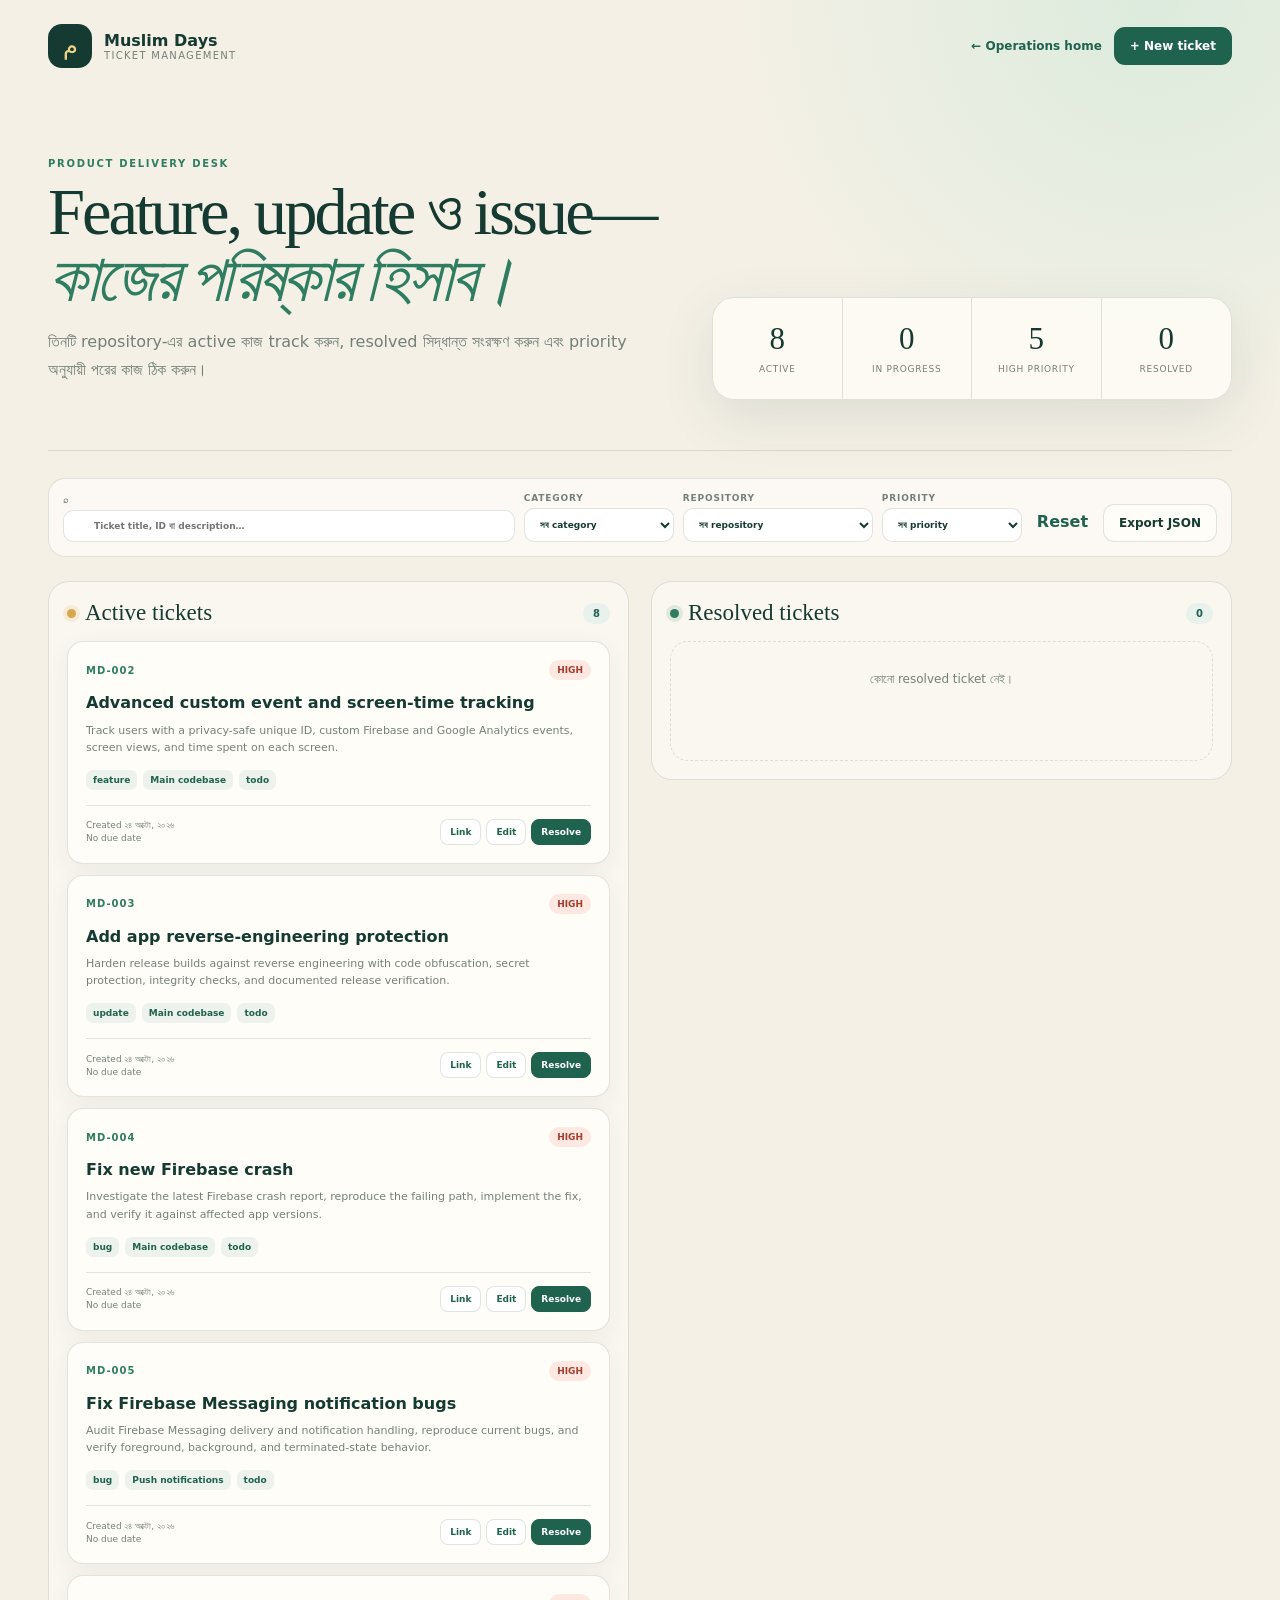
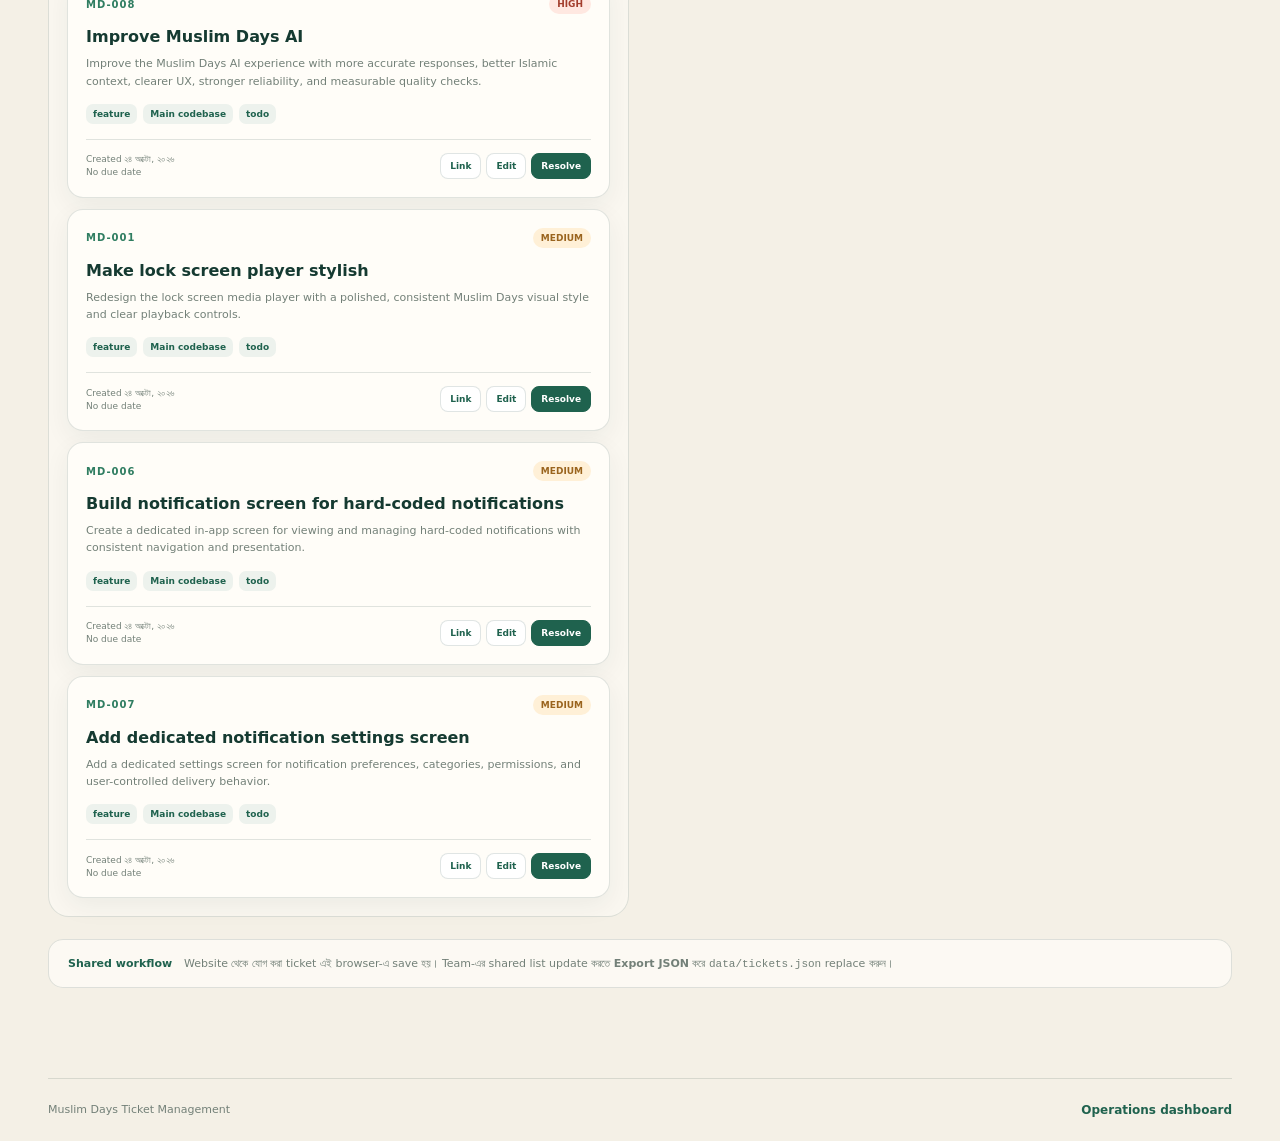
==== tickets.html @ 4a15cad5 "Bust cached ticket dashboard script" ====
<!doctype html>
<html lang="bn">
<head>
  <meta charset="UTF-8"><meta name="viewport" content="width=device-width,initial-scale=1">
  <meta name="theme-color" content="#153a31"><meta name="description" content="Muslim Days ticket management">
  <title>Tickets · Muslim Days</title>
  <link rel="stylesheet" href="styles.css"><link rel="stylesheet" href="tickets.css">
</head>
<body>
  <header class="topbar">
    <a class="brand" href="index.html"><span class="mark">م</span><span><b>Muslim Days</b><small>Ticket management</small></span></a>
    <div class="ticket-nav"><a href="index.html">← Operations home</a><button class="button primary" id="newTicket">+ New ticket</button></div>
  </header>

  <main id="top" class="tickets-main">
    <section class="ticket-hero">
      <div><p class="eyebrow">Product delivery desk</p><h1>Feature, update ও issue—<br><em>কাজের পরিষ্কার হিসাব।</em></h1><p class="lead">তিনটি repository-এর active কাজ track করুন, resolved সিদ্ধান্ত সংরক্ষণ করুন এবং priority অনুযায়ী পরের কাজ ঠিক করুন।</p></div>
      <div class="ticket-stats"><div><b id="activeCount">0</b><span>Active</span></div><div><b id="progressCount">0</b><span>In progress</span></div><div><b id="highCount">0</b><span>High priority</span></div><div><b id="resolvedCount">0</b><span>Resolved</span></div></div>
    </section>

    <section class="ticket-toolbar">
      <label class="ticket-search">⌕ <input id="ticketSearch" type="search" placeholder="Ticket title, ID বা description…"></label>
      <label>Category<select id="categoryFilter"><option value="all">সব category</option><option value="feature">Feature</option><option value="update">Update</option><option value="bug">Bug</option><option value="content">Content</option><option value="promotion">Promotion</option></select></label>
      <label>Repository<select id="repoFilter"><option value="all">সব repository</option><option value="muslim-days-daily">Daily operations</option><option value="push-notifications">Push notifications</option><option value="muslim-days">Main codebase</option></select></label>
      <label>Priority<select id="priorityFilter"><option value="all">সব priority</option><option value="high">High</option><option value="medium">Medium</option><option value="low">Low</option></select></label>
      <button id="resetTicketFilters">Reset</button>
      <button class="button secondary" id="exportTickets">Export JSON</button>
    </section>

    <section class="ticket-board">
      <div class="ticket-column active-column">
        <div class="column-head"><div><span class="status-dot"></span><h2>Active tickets</h2></div><b id="activeBadge">0</b></div>
        <div class="ticket-list" id="activeTickets"></div>
      </div>
      <div class="ticket-column resolved-column">
        <div class="column-head"><div><span class="status-dot"></span><h2>Resolved tickets</h2></div><b id="resolvedBadge">0</b></div>
        <div class="ticket-list" id="resolvedTickets"></div>
      </div>
    </section>

    <aside class="storage-note"><b>Shared workflow</b><span>Website থেকে যোগ করা ticket এই browser-এ save হয়। Team-এর shared list update করতে <strong>Export JSON</strong> করে <code>data/tickets.json</code> replace করুন।</span></aside>
  </main>

  <dialog id="ticketDialog">
    <form method="dialog" id="ticketForm">
      <div class="dialog-head"><div><p class="eyebrow">Work item</p><h2 id="ticketDialogTitle">New ticket</h2></div><button value="cancel" aria-label="Close">×</button></div>
      <div class="form-grid">
        <label class="full">Title<input id="ticketTitle" required placeholder="Feature, update বা issue-এর নাম"></label>
        <label>Category<select id="ticketCategory"><option value="feature">Feature</option><option value="update">Update</option><option value="bug">Bug</option><option value="content">Content</option><option value="promotion">Promotion</option></select></label>
        <label>Priority<select id="ticketPriority"><option value="medium">Medium</option><option value="high">High</option><option value="low">Low</option></select></label>
        <label>Repository<select id="ticketRepo"><option value="muslim-days-daily">Daily operations</option><option value="push-notifications">Push notifications</option><option value="muslim-days">Main codebase</option></select></label>
        <label>Stage<select id="ticketStage"><option value="todo">To do</option><option value="in-progress">In progress</option><option value="blocked">Blocked</option></select></label>
        <label>Created<input id="ticketCreated" type="date" required></label>
        <label>Due date<input id="ticketDue" type="date"></label>
        <label class="full">Owner<input id="ticketOwner" placeholder="Name বা team (optional)"></label>
        <label class="full">Description<textarea id="ticketDescription" rows="4" placeholder="কাজটি কী, কেন দরকার এবং done হওয়ার শর্ত"></textarea></label>
        <label class="full">Reference URL<input id="ticketUrl" type="url" placeholder="GitHub issue, design বা related link"></label>
      </div>
      <input id="ticketId" type="hidden">
      <div class="dialog-actions"><button class="button secondary" value="cancel">Cancel</button><button class="button primary" value="default">Save ticket</button></div>
    </form>
  </dialog>

  <footer><span>Muslim Days Ticket Management</span><a href="index.html">Operations dashboard</a></footer>
  <script src="tickets.js?v=2"></script>
</body>
</html>
---- styles.css ----
:root{--ink:#153a31;--green:#1f624e;--green2:#2f7d61;--cream:#f4f0e6;--paper:#fffdf8;--gold:#d6a74d;--muted:#738078;--line:rgba(21,58,49,.13);--shadow:0 18px 55px rgba(25,59,48,.1)}*{box-sizing:border-box}html{scroll-behavior:smooth}body{margin:0;color:var(--ink);background:radial-gradient(circle at 90% 0,#dcebdd 0,transparent 26rem),var(--cream);font-family:Inter,ui-sans-serif,system-ui,-apple-system,"Segoe UI",sans-serif}button,input,select,textarea{font:inherit}button{cursor:pointer}.topbar{max-width:1240px;margin:auto;padding:24px 28px;display:flex;justify-content:space-between;align-items:center}.brand{display:flex;align-items:center;gap:12px;color:inherit;text-decoration:none}.mark{width:44px;height:44px;display:grid;place-items:center;border-radius:14px;background:var(--ink);color:#efd487;font:24px Georgia}.brand>span:last-child{display:grid}.brand small{color:var(--muted);font-size:10px;text-transform:uppercase;letter-spacing:.13em}.muted{color:var(--muted)}#today{font-size:13px}main{max-width:1240px;margin:auto;padding:30px 28px 90px}.hero{padding:48px 0 54px;border-bottom:1px solid var(--line);display:grid;grid-template-columns:1fr 520px;gap:50px;align-items:end}.eyebrow{margin:0 0 10px;color:var(--green2);font-size:10px;font-weight:850;letter-spacing:.17em;text-transform:uppercase}h1,h2{font-family:Georgia,"Times New Roman",serif;font-weight:500}h1{margin:0;font-size:clamp(42px,5.2vw,68px);line-height:1;letter-spacing:-.045em}h1 em{color:var(--green2);font-weight:500}.lead{max-width:640px;color:var(--muted);line-height:1.75}.stats{display:grid;grid-template-columns:repeat(4,1fr);background:rgba(255,253,248,.76);border:1px solid var(--line);border-radius:22px;box-shadow:var(--shadow);overflow:hidden}.stats div{padding:23px 12px;text-align:center;border-right:1px solid var(--line)}.stats div:last-child{border:0}.stats b{display:block;font:31px Georgia}.stats span{color:var(--muted);font-size:10px;text-transform:uppercase;letter-spacing:.09em}.tabs{width:max-content;max-width:100%;display:flex;gap:5px;margin:27px 0 42px;padding:5px;background:rgba(255,255,255,.48);border:1px solid var(--line);border-radius:15px;overflow:auto}.tab{white-space:nowrap;border:0;background:transparent;color:var(--muted);padding:10px 15px;border-radius:10px}.tab.active{background:var(--ink);color:#fff}.view{display:none}.view.active{display:block;animation:show .3s ease}@keyframes show{from{opacity:0;transform:translateY(5px)}}.section-head{display:flex;justify-content:space-between;gap:22px;align-items:end;margin-bottom:24px}.section-head h2{font-size:32px;margin:0}.section-head .muted{margin:7px 0 0;font-size:14px}.search{width:min(330px,100%);display:flex;align-items:center;gap:7px;background:var(--paper);border:1px solid var(--line);border-radius:13px;padding:0 13px;box-shadow:var(--shadow)}.search input{border:0;background:transparent}.quiz-grid{display:grid;grid-template-columns:repeat(3,1fr);gap:20px}.quiz-card{background:rgba(255,253,248,.86);border:1px solid var(--line);border-radius:21px;overflow:hidden;box-shadow:var(--shadow);transition:.2s}.quiz-card:hover{transform:translateY(-3px)}.quiz-cover{position:relative;aspect-ratio:1200/630;background:#153a31;overflow:hidden}.quiz-cover img{width:100%;height:100%;object-fit:cover}.quiz-status{position:absolute;top:13px;right:13px;padding:6px 9px;border-radius:99px;background:rgba(12,36,29,.82);color:#f3dc9e;font-size:9px;font-weight:800;text-transform:uppercase}.quiz-body{padding:20px}.quiz-id{color:var(--green2);font-size:10px;font-weight:850;text-transform:uppercase;letter-spacing:.13em}.quiz-card h3{font-size:18px;line-height:1.35;margin:8px 0 4px}.quiz-en{color:var(--muted);font-size:12px;margin:0;min-height:34px}.quiz-meta{display:flex;gap:7px;margin:17px 0;flex-wrap:wrap}.quiz-meta span{padding:5px 8px;border-radius:8px;background:#e8f1eb;color:var(--green);font-size:10px;font-weight:750}.last-sent{padding-top:14px;border-top:1px solid var(--line);display:flex;justify-content:space-between;gap:10px;color:var(--muted);font-size:11px}.card-actions{display:flex;gap:7px;margin-top:16px}.card-actions a,.card-actions button{flex:1;text-align:center;text-decoration:none;border:1px solid var(--line);border-radius:10px;padding:9px 8px;background:#fff;color:var(--ink);font-size:11px;font-weight:750}.card-actions .mark-sent{background:var(--green);color:#fff;border-color:var(--green)}.button{border:1px solid transparent;border-radius:11px;padding:11px 15px;font-weight:750;font-size:12px}.primary{background:var(--green);color:#fff}.secondary{background:var(--paper);border-color:var(--line);color:var(--ink)}.actions{display:flex;gap:8px}.filters{display:grid;grid-template-columns:150px 150px 170px 1fr auto;gap:10px;align-items:end;padding:17px;background:rgba(255,253,248,.76);border:1px solid var(--line);border-radius:18px;margin-bottom:19px}.filters label,.form-grid label{display:grid;gap:6px;color:var(--muted);font-size:10px;font-weight:800;text-transform:uppercase;letter-spacing:.1em}input,select,textarea{width:100%;border:1px solid var(--line);border-radius:10px;padding:10px 11px;background:#fff;color:var(--ink);outline:0}input:focus,select:focus,textarea:focus{border-color:var(--green2);box-shadow:0 0 0 3px rgba(47,125,97,.1)}#resetFilters{height:41px;border:0;background:transparent;color:var(--green);font-weight:750}.history-list{display:grid;gap:10px}.history-item{display:grid;grid-template-columns:104px 52px 1fr auto;gap:16px;align-items:center;padding:17px 19px;background:rgba(255,253,248,.82);border:1px solid var(--line);border-radius:16px}.history-date{font-size:12px;font-weight:800;color:var(--green)}.type-icon{width:43px;height:43px;display:grid;place-items:center;border-radius:13px;background:#e8f1eb;font-size:18px}.history-item h3{margin:0 0 4px;font-size:15px}.history-item p{margin:0;color:var(--muted);font-size:11px}.history-links{display:flex;gap:6px}.history-links a{padding:7px 9px;border:1px solid var(--line);border-radius:8px;text-decoration:none;color:var(--green);font-size:10px;font-weight:800}.chip{display:inline-block;margin-left:7px;padding:4px 7px;border-radius:99px;background:#e5f2eb;color:var(--green);font-size:9px;text-transform:uppercase}.empty{grid-column:1/-1;padding:42px;text-align:center;border:1px dashed var(--line);border-radius:18px;color:var(--muted)}.repo-grid{display:grid;gap:14px}.repo-card{display:grid;grid-template-columns:auto 1fr auto;gap:17px;align-items:start;padding:24px;background:rgba(255,253,248,.84);border:1px solid var(--line);border-radius:19px}.repo-card>span{width:40px;height:40px;display:grid;place-items:center;border-radius:12px;background:#e8f1eb;color:var(--green);font:700 13px Georgia}.repo-card h3{margin:1px 0 6px}.repo-card p{margin:0 0 10px;color:var(--muted);line-height:1.55;font-size:13px}.repo-card a,.repo-card code{color:var(--green);font-size:11px}.repo-card>b{font-size:9px;text-transform:uppercase;letter-spacing:.1em;padding:6px 8px;border-radius:99px;background:#e2f2e9;color:var(--green)}.primary-repo{background:var(--ink);color:#fff}.primary-repo p{color:rgba(255,255,255,.68)}.primary-repo a{color:#f1d28a}.setup-grid{display:grid;grid-template-columns:1fr 1fr;gap:14px;margin-top:22px}.setup-grid article{display:flex;gap:13px;padding:19px;border:1px solid var(--line);background:rgba(255,253,248,.7);border-radius:16px}.setup-grid article>b{color:var(--green)}.setup-grid h3{margin:0 0 4px;font-size:14px}.setup-grid p{margin:0;color:var(--muted);font-size:11px;line-height:1.5}dialog{width:min(650px,calc(100% - 28px));border:1px solid var(--line);border-radius:22px;padding:0;color:var(--ink);background:var(--paper);box-shadow:0 30px 100px rgba(15,45,36,.28)}dialog::backdrop{background:rgba(11,36,28,.5);backdrop-filter:blur(4px)}dialog form{padding:27px}.dialog-head{display:flex;justify-content:space-between;align-items:start;margin-bottom:24px}.dialog-head h2{margin:0;font-size:29px}.dialog-head>button{border:0;background:transparent;font-size:25px}.form-grid{display:grid;grid-template-columns:1fr 1fr;gap:14px}.form-grid .full{grid-column:1/-1}.form-grid textarea{resize:vertical}.dialog-actions{display:flex;justify-content:flex-end;gap:8px;margin-top:23px}footer{display:flex;justify-content:space-between;max-width:1184px;margin:auto;padding:24px 0;border-top:1px solid var(--line);color:var(--muted);font-size:11px}
@media(max-width:900px){.hero{grid-template-columns:1fr}.quiz-grid{grid-template-columns:1fr 1fr}.filters{grid-template-columns:1fr 1fr}.filters .wide{grid-column:1/-1}.history-item{grid-template-columns:90px 48px 1fr}.history-links{grid-column:3}.setup-grid{grid-template-columns:1fr}}
@media(max-width:590px){.topbar{padding:18px}#today{display:none}main{padding:18px 18px 65px}.hero{padding:28px 0 38px}.stats{grid-template-columns:1fr 1fr}.stats div:nth-child(2){border-right:0}.stats div:nth-child(-n+2){border-bottom:1px solid var(--line)}.section-head{align-items:stretch;flex-direction:column}.search{width:100%}.quiz-grid,.filters,.form-grid{grid-template-columns:1fr}.filters .wide,.form-grid .full{grid-column:auto}.history-item{grid-template-columns:1fr}.history-links{grid-column:auto}.repo-card{grid-template-columns:auto 1fr}.repo-card>b{grid-column:2;width:max-content}footer{margin:0 18px}.hero h1{font-size:43px}}
---- tickets.css ----
.ticket-nav { display: flex; align-items: center; gap: 12px; }
.ticket-nav a, footer a { color: var(--green); text-decoration: none; font-size: 12px; font-weight: 750; }
.tickets-main { padding-top: 18px; }
.ticket-hero { display: grid; grid-template-columns: 1fr 520px; gap: 50px; align-items: end; padding: 48px 0 50px; border-bottom: 1px solid var(--line); }
.ticket-stats { display: grid; grid-template-columns: repeat(4, 1fr); overflow: hidden; border: 1px solid var(--line); border-radius: 22px; background: rgba(255,253,248,.78); box-shadow: var(--shadow); }
.ticket-stats div { padding: 23px 10px; text-align: center; border-right: 1px solid var(--line); }
.ticket-stats div:last-child { border: 0; }
.ticket-stats b { display: block; font: 31px Georgia; }
.ticket-stats span { color: var(--muted); font-size: 9px; text-transform: uppercase; letter-spacing: .08em; }
.ticket-toolbar { display: grid; grid-template-columns: minmax(240px,1fr) 150px 190px 140px auto auto; gap: 9px; align-items: end; margin: 27px 0 24px; padding: 14px; border: 1px solid var(--line); border-radius: 17px; background: rgba(255,253,248,.75); }
.ticket-toolbar label { display: grid; gap: 5px; color: var(--muted); font-size: 9px; font-weight: 800; text-transform: uppercase; letter-spacing: .09em; }
.ticket-search { position: relative; }
.ticket-search input { padding-left: 30px; }
.ticket-search:first-letter { color: var(--green); }
#resetTicketFilters { height: 41px; border: 0; background: transparent; color: var(--green); font-weight: 750; }
.ticket-board { display: grid; grid-template-columns: 1fr 1fr; gap: 22px; align-items: start; }
.ticket-column { min-width: 0; padding: 18px; border: 1px solid var(--line); border-radius: 21px; background: rgba(255,253,248,.54); }
.column-head { display: flex; justify-content: space-between; align-items: center; margin-bottom: 15px; }
.column-head > div { display: flex; gap: 9px; align-items: center; }
.column-head h2 { margin: 0; font: 500 23px Georgia; }
.column-head > b { min-width: 27px; padding: 5px 8px; text-align: center; border-radius: 99px; background: #e8f1eb; color: var(--green); font-size: 10px; }
.status-dot { width: 9px; height: 9px; border-radius: 50%; background: var(--gold); box-shadow: 0 0 0 4px rgba(214,167,77,.15); }
.resolved-column .status-dot { background: var(--green2); box-shadow: 0 0 0 4px rgba(47,125,97,.13); }
.ticket-list { display: grid; gap: 11px; min-height: 120px; }
.ticket-card { padding: 18px; border: 1px solid var(--line); border-radius: 16px; background: var(--paper); box-shadow: 0 8px 26px rgba(25,59,48,.06); }
.ticket-card-top, .ticket-card-foot { display: flex; justify-content: space-between; gap: 12px; align-items: center; }
.ticket-key { color: var(--green2); font-size: 10px; font-weight: 850; letter-spacing: .1em; }
.priority { padding: 5px 8px; border-radius: 99px; font-size: 9px; font-weight: 850; text-transform: uppercase; }
.priority.high { color: #a33e2d; background: #ffe8e1; }
.priority.medium { color: #9a641e; background: #fff0d7; }
.priority.low { color: #2a6b58; background: #e2f2e9; }
.ticket-card h3 { margin: 12px 0 7px; font-size: 16px; line-height: 1.4; }
.ticket-card > p { min-height: 34px; margin: 0 0 14px; color: var(--muted); font-size: 11px; line-height: 1.55; }
.ticket-tags { display: flex; flex-wrap: wrap; gap: 6px; margin-bottom: 15px; }
.ticket-tags span { padding: 5px 7px; border-radius: 7px; background: #edf2ed; color: var(--green); font-size: 9px; font-weight: 750; }
.ticket-card-foot { padding-top: 13px; border-top: 1px solid var(--line); }
.ticket-dates { display: grid; gap: 2px; color: var(--muted); font-size: 9px; }
.ticket-buttons { display: flex; gap: 5px; }
.ticket-buttons button, .ticket-buttons a { padding: 7px 9px; border: 1px solid var(--line); border-radius: 8px; background: white; color: var(--green); text-decoration: none; font-size: 9px; font-weight: 800; }
.ticket-buttons .resolve { border-color: var(--green); background: var(--green); color: white; }
.ticket-list .empty { padding: 30px 16px; font-size: 12px; }
.storage-note { display: flex; gap: 12px; align-items: center; margin-top: 22px; padding: 17px 19px; border: 1px solid var(--line); border-radius: 15px; background: rgba(255,253,248,.7); color: var(--muted); font-size: 11px; }
.storage-note b { color: var(--green); white-space: nowrap; }

@media (max-width: 1040px) {
  .ticket-hero { grid-template-columns: 1fr; }
  .ticket-toolbar { grid-template-columns: 1fr 1fr 1fr; }
  .ticket-search { grid-column: 1/-1; }
}
@media (max-width: 760px) {
  .ticket-board { grid-template-columns: 1fr; }
  .ticket-toolbar { grid-template-columns: 1fr 1fr; }
  .ticket-search { grid-column: 1/-1; }
}
@media (max-width: 590px) {
  .ticket-nav a { display: none; }
  .ticket-hero { padding: 28px 0 36px; }
  .ticket-stats { grid-template-columns: 1fr 1fr; }
  .ticket-stats div:nth-child(2) { border-right: 0; }
  .ticket-stats div:nth-child(-n+2) { border-bottom: 1px solid var(--line); }
  .ticket-toolbar { grid-template-columns: 1fr; }
  .ticket-search { grid-column: auto; }
  .storage-note { align-items: start; flex-direction: column; }
}
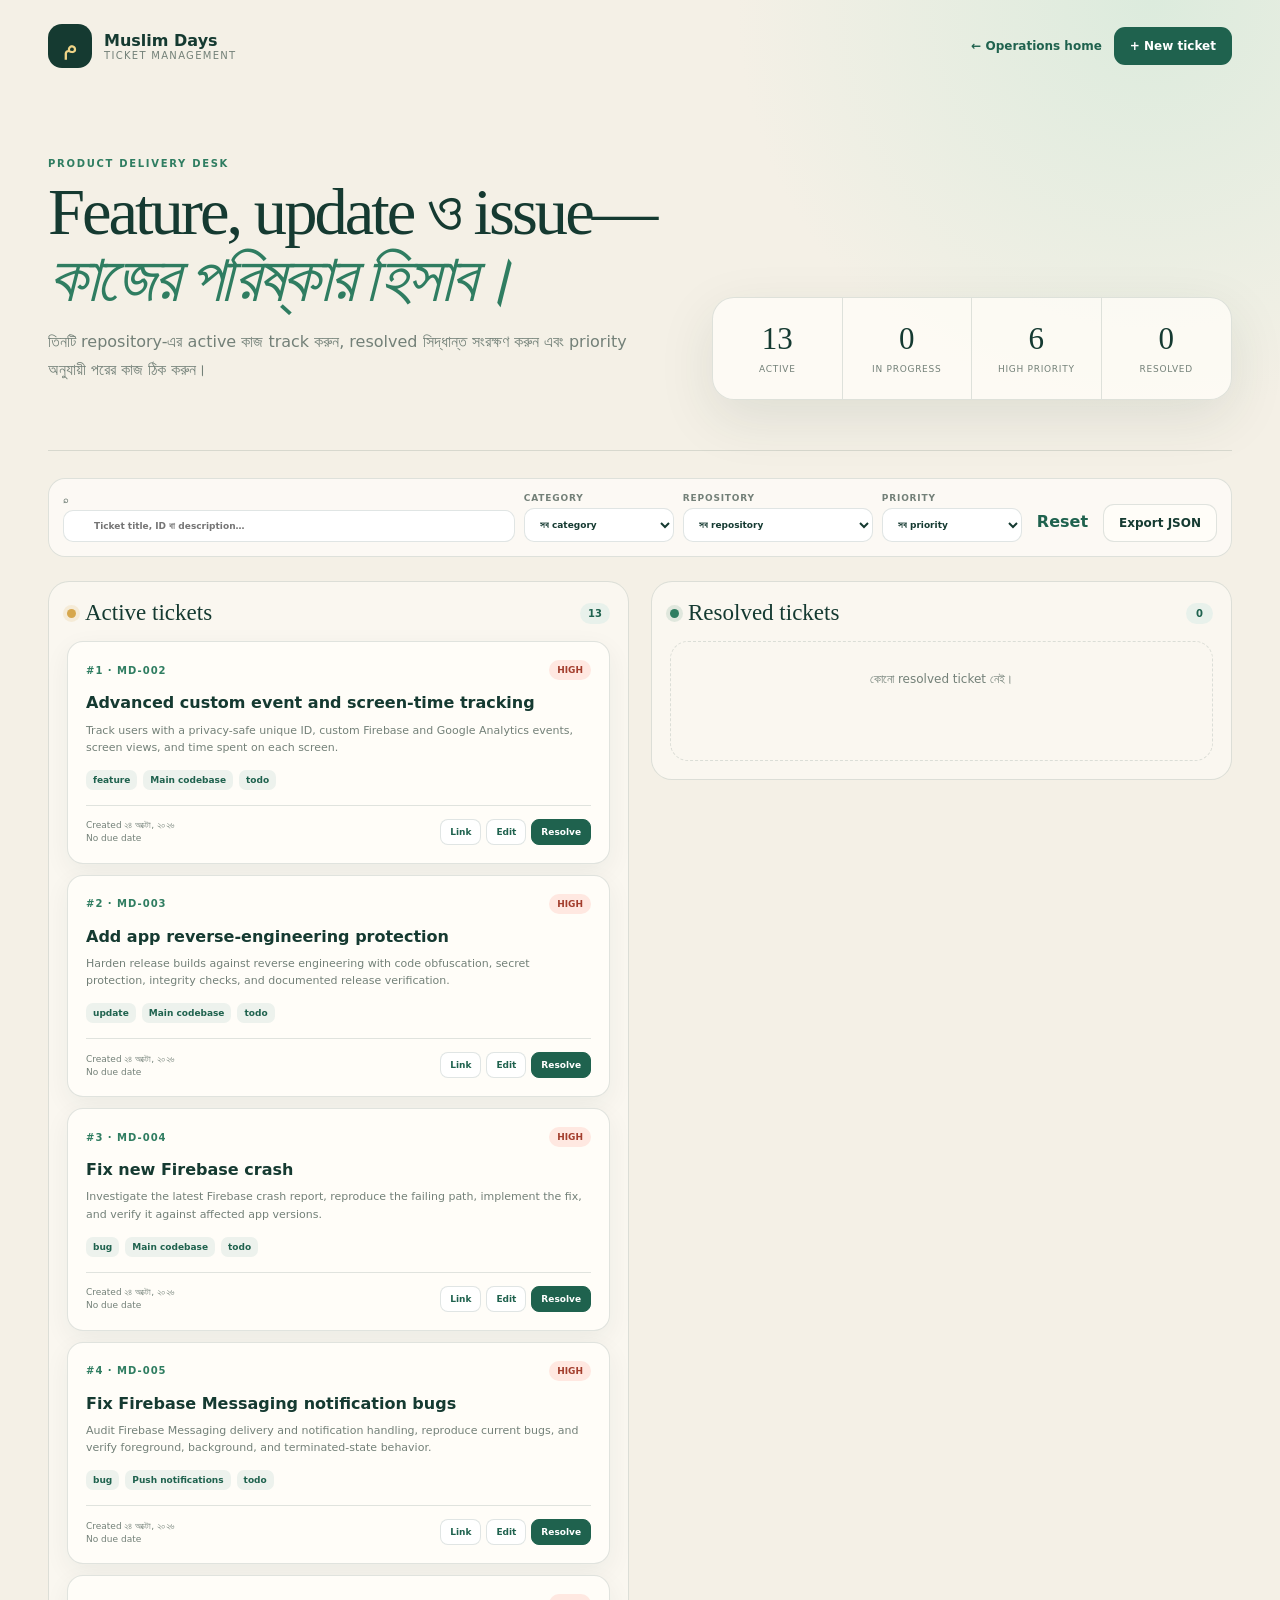
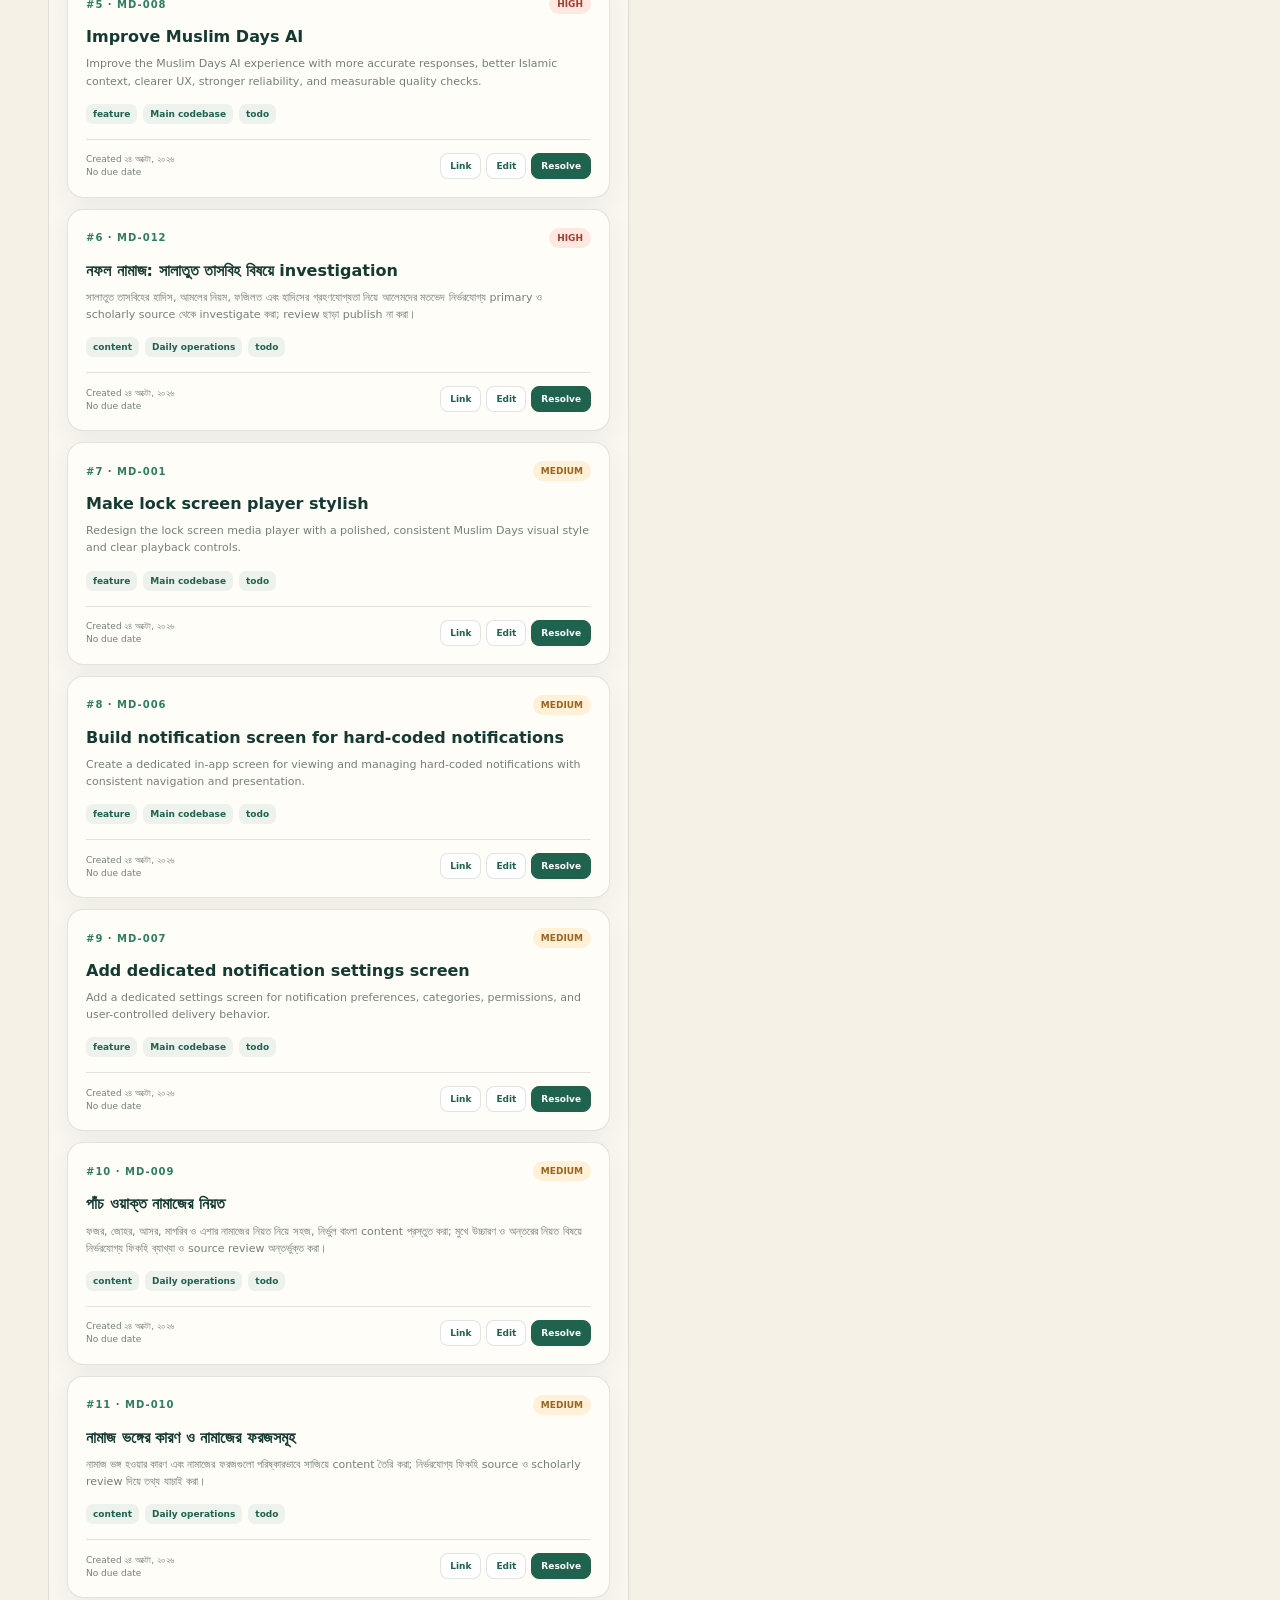
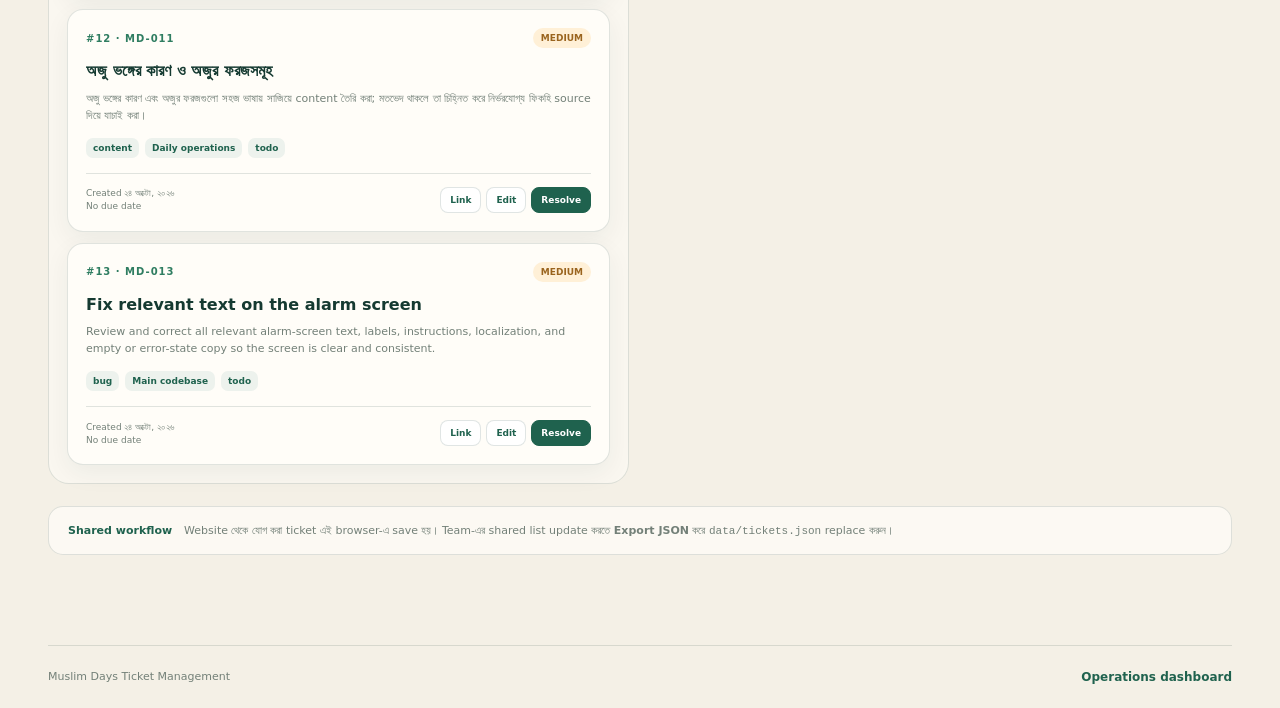
==== commit 170cc231: "Add alarm text bug and ordered ticket numbering" ====
--- a/tickets.html
+++ b/tickets.html
@@ -62,6 +62,6 @@
   </dialog>
 
   <footer><span>Muslim Days Ticket Management</span><a href="index.html">Operations dashboard</a></footer>
-  <script src="tickets.js?v=2"></script>
+  <script src="tickets.js?v=3"></script>
 </body>
 </html>
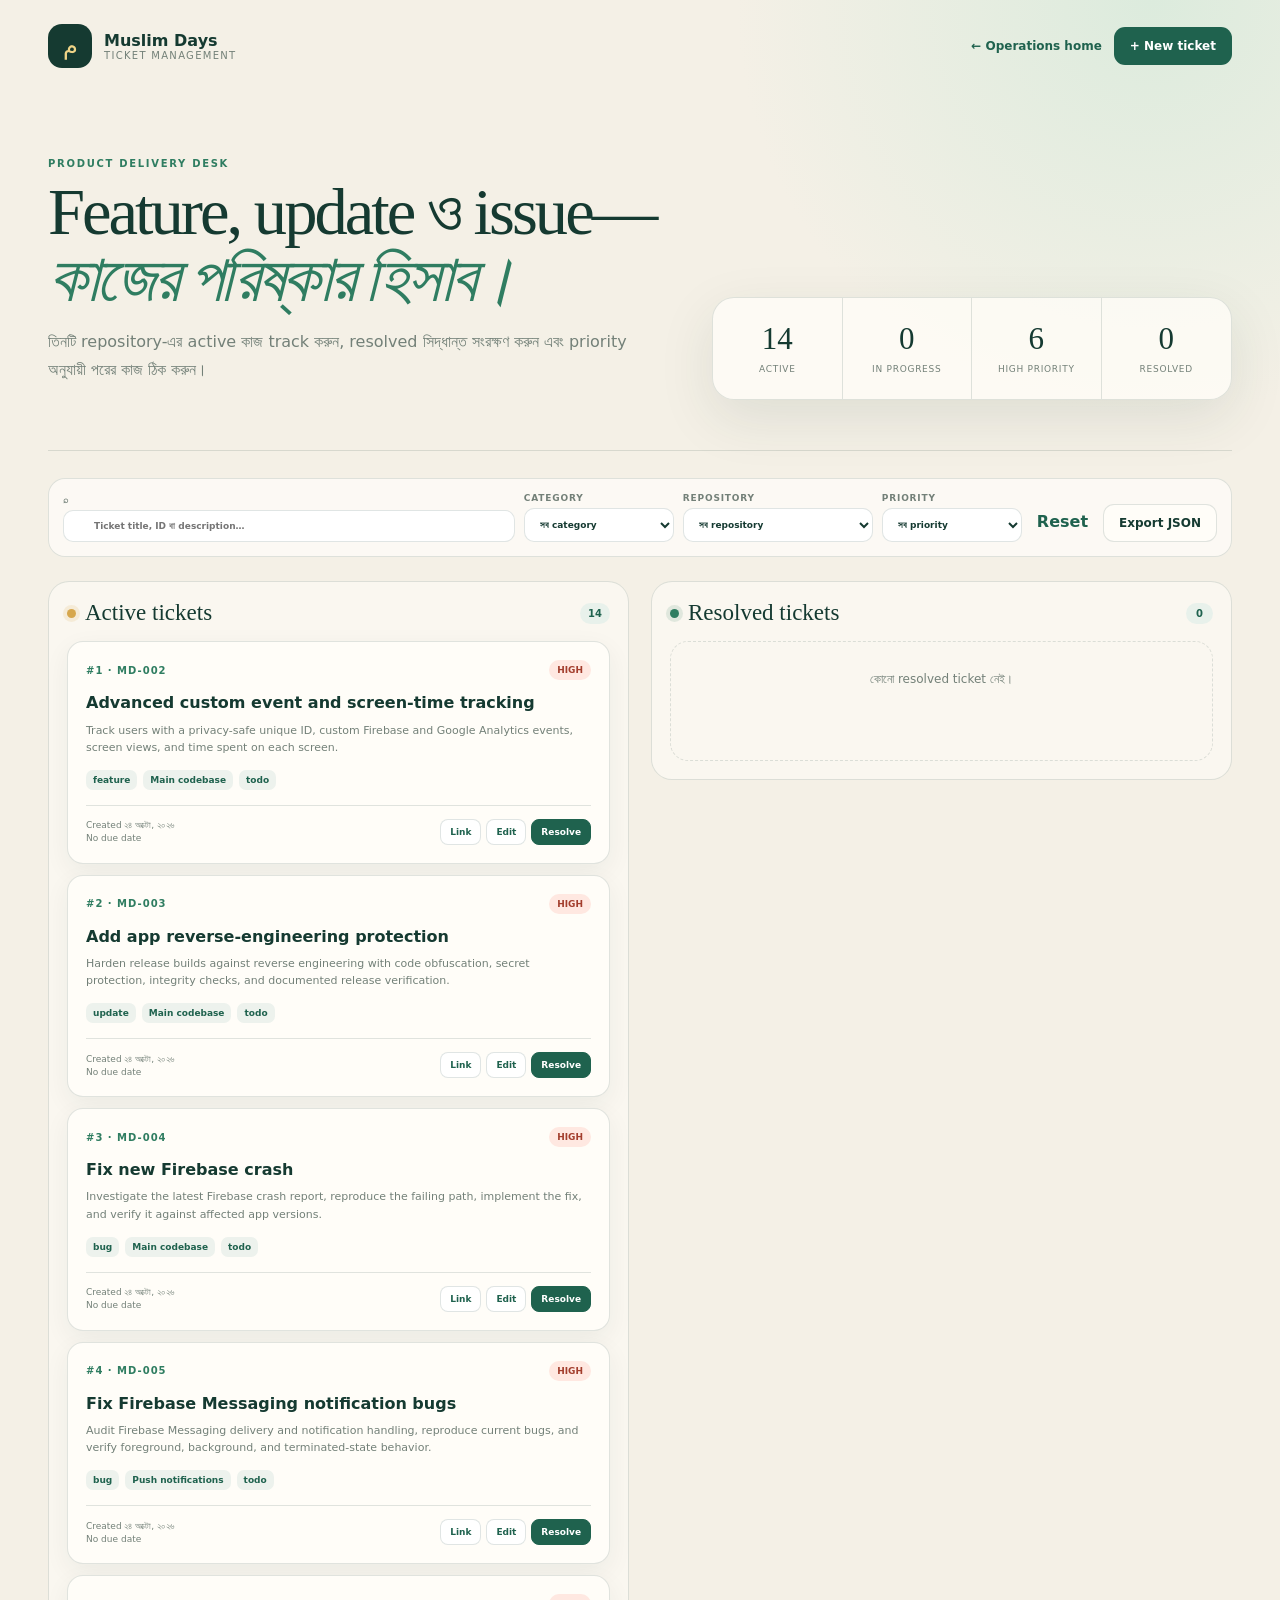
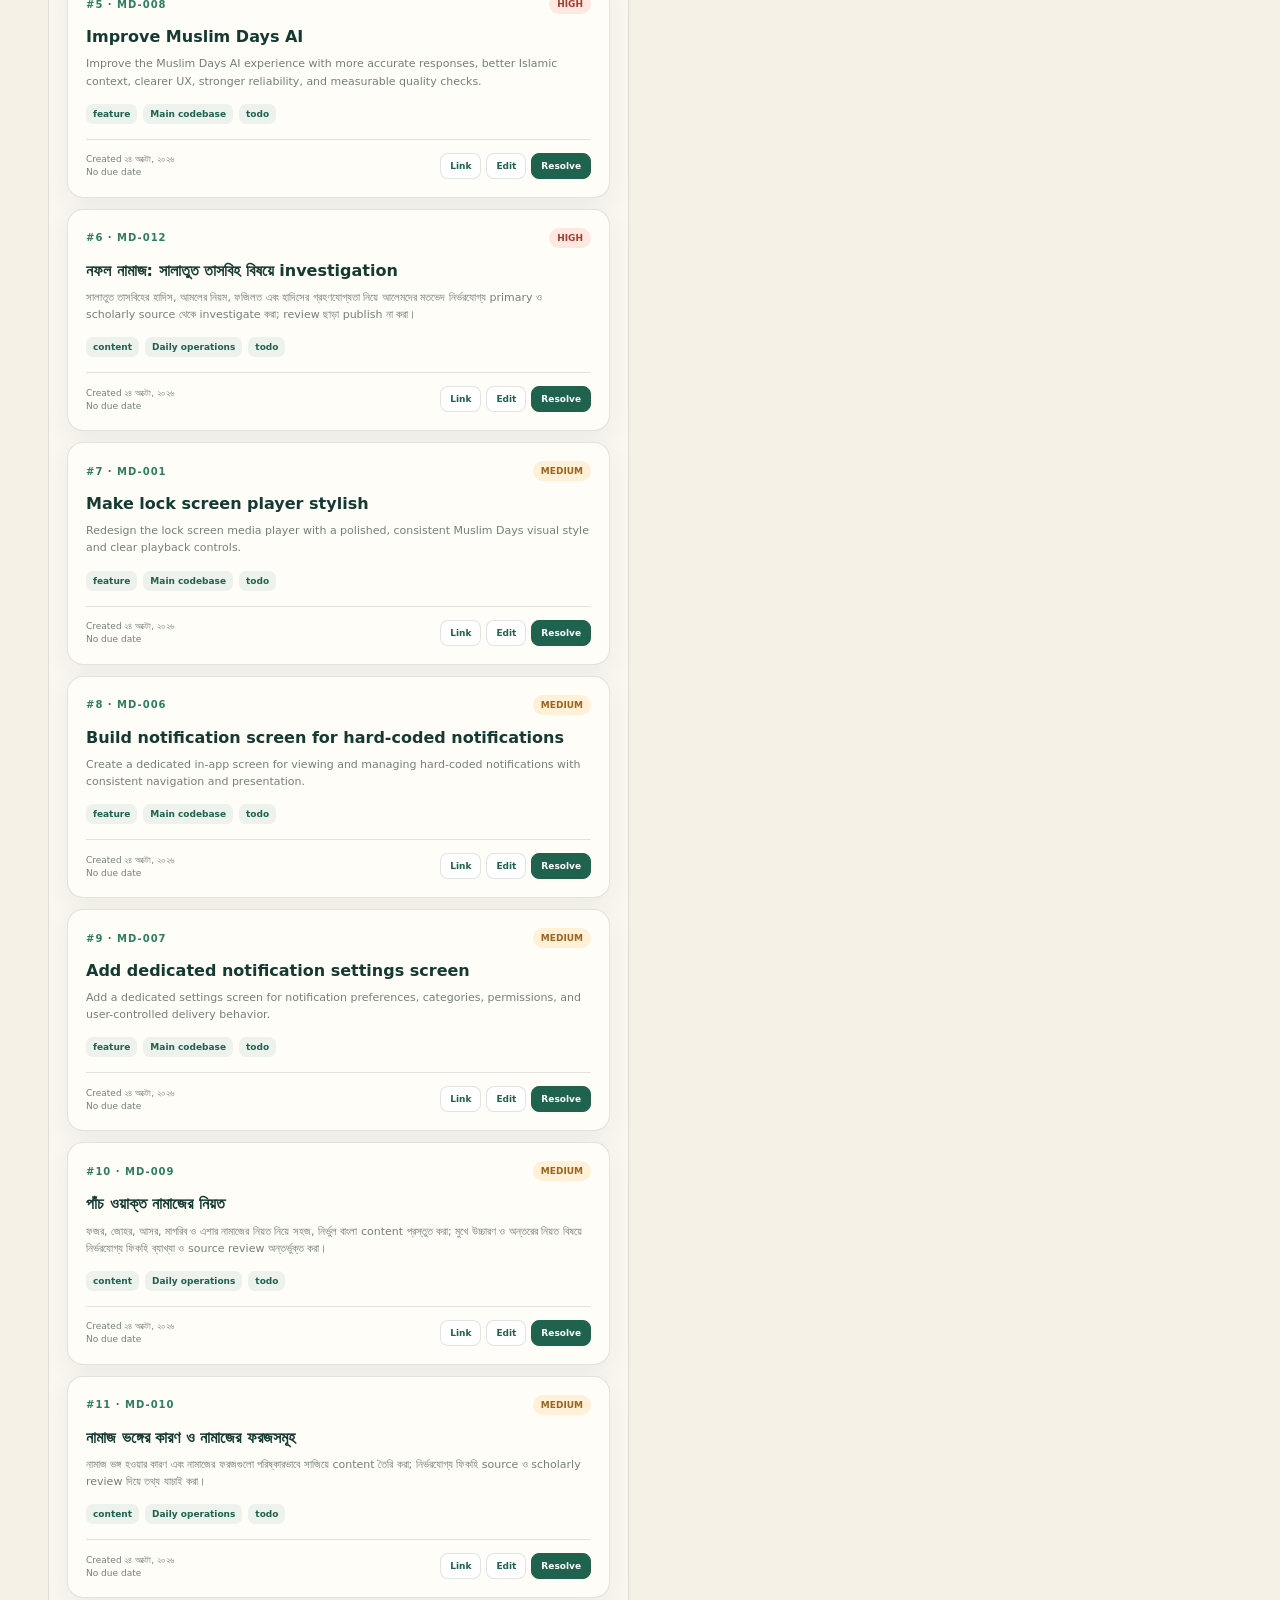
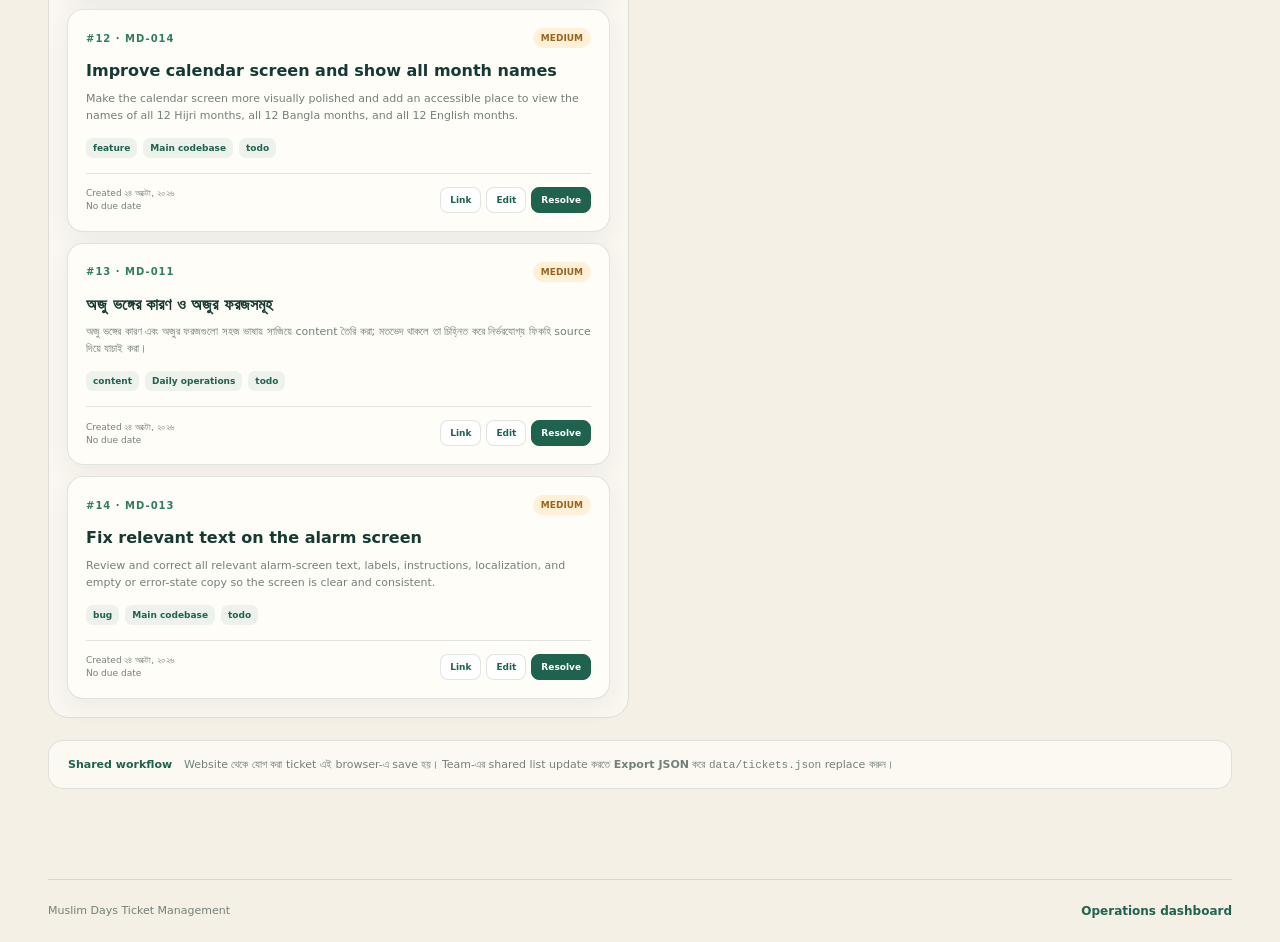
==== commit a44d23f3: "Add calendar month names ticket at board position 12" ====
--- a/tickets.html
+++ b/tickets.html
@@ -62,6 +62,6 @@
   </dialog>
 
   <footer><span>Muslim Days Ticket Management</span><a href="index.html">Operations dashboard</a></footer>
-  <script src="tickets.js?v=3"></script>
+  <script src="tickets.js?v=4"></script>
 </body>
 </html>
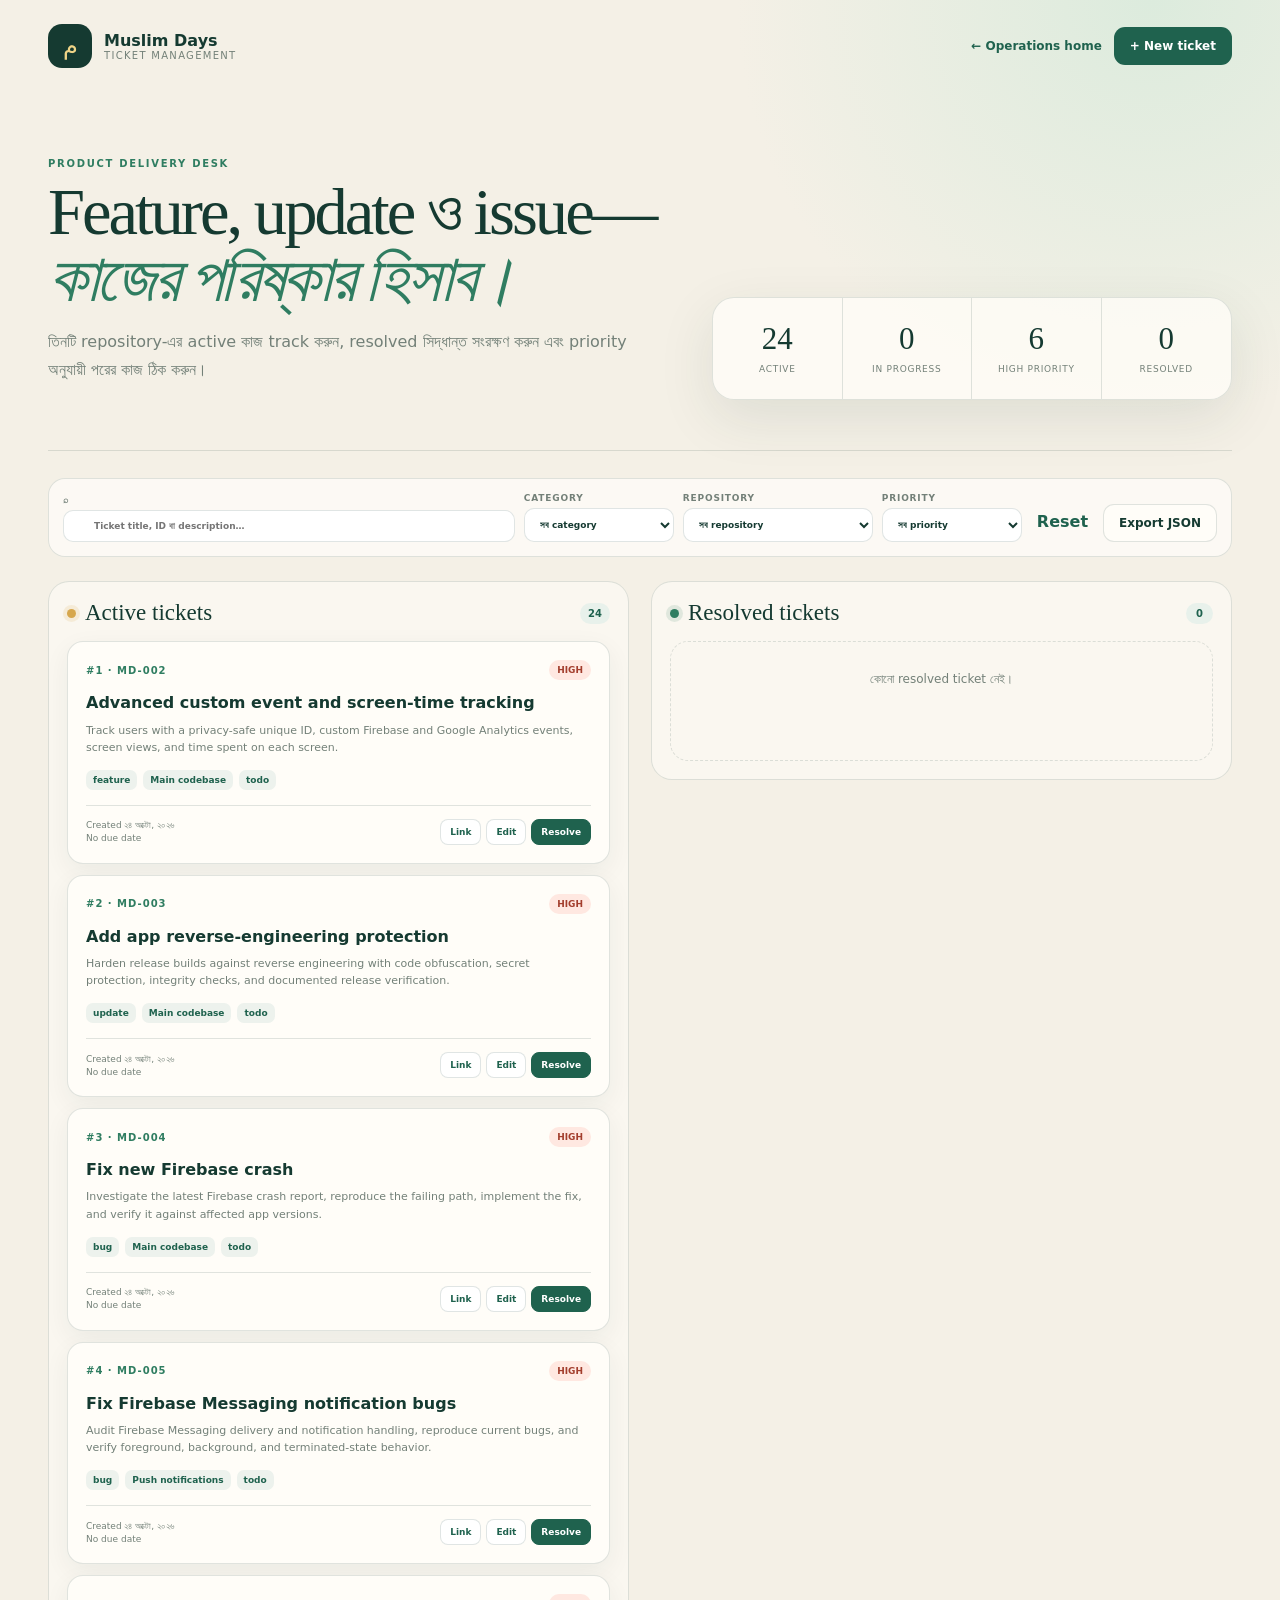
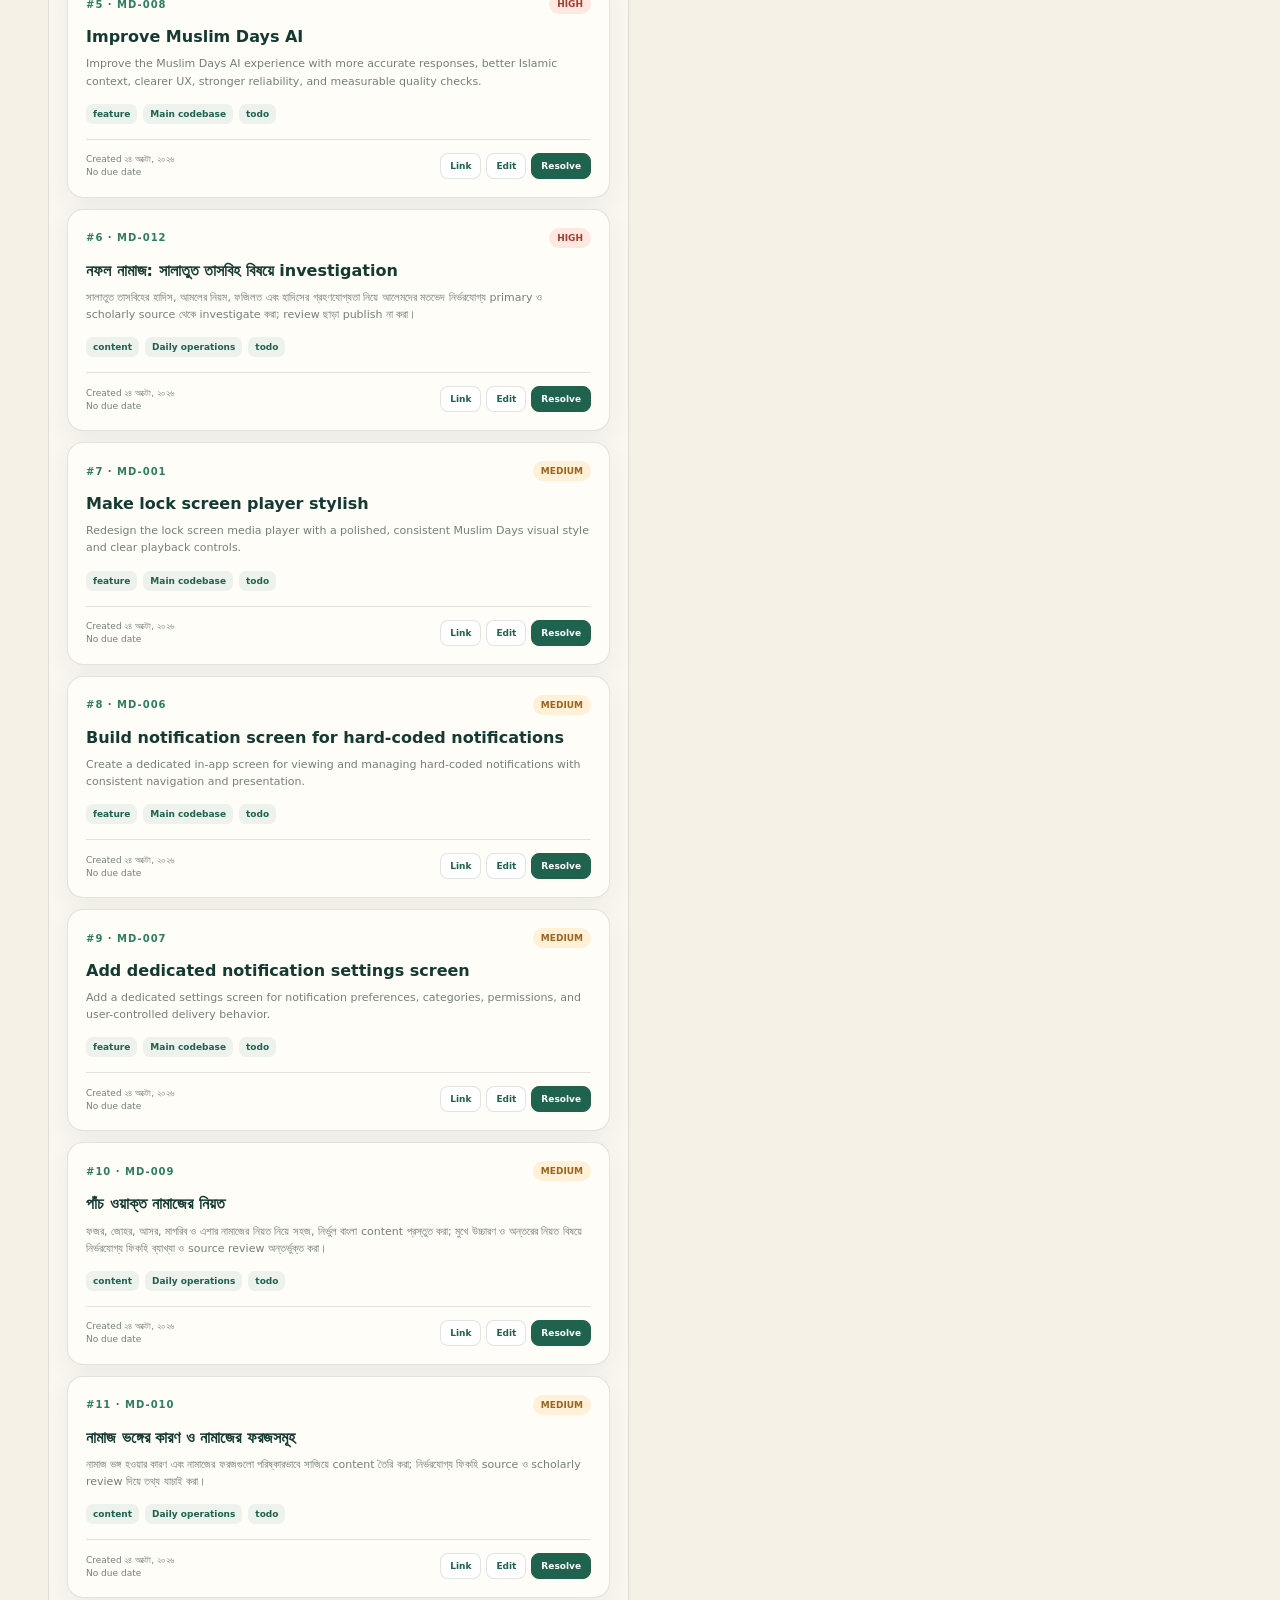
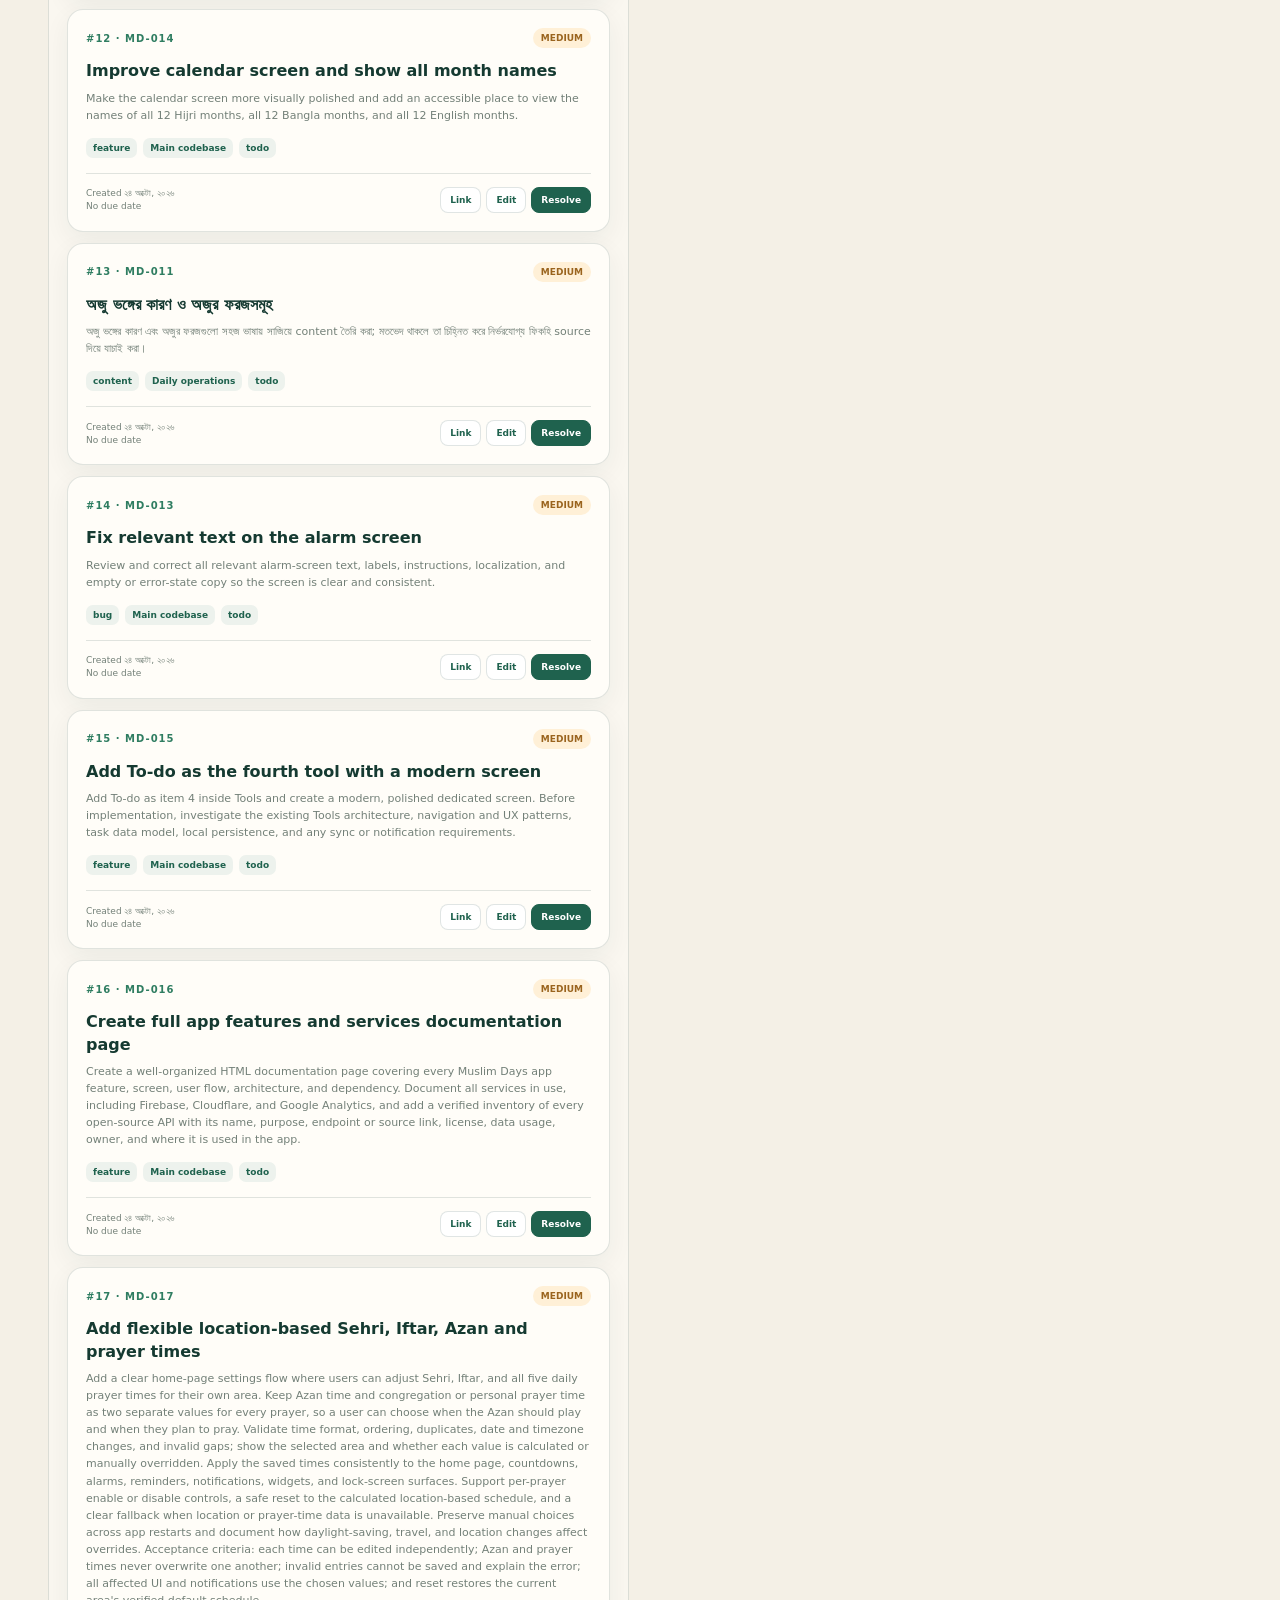
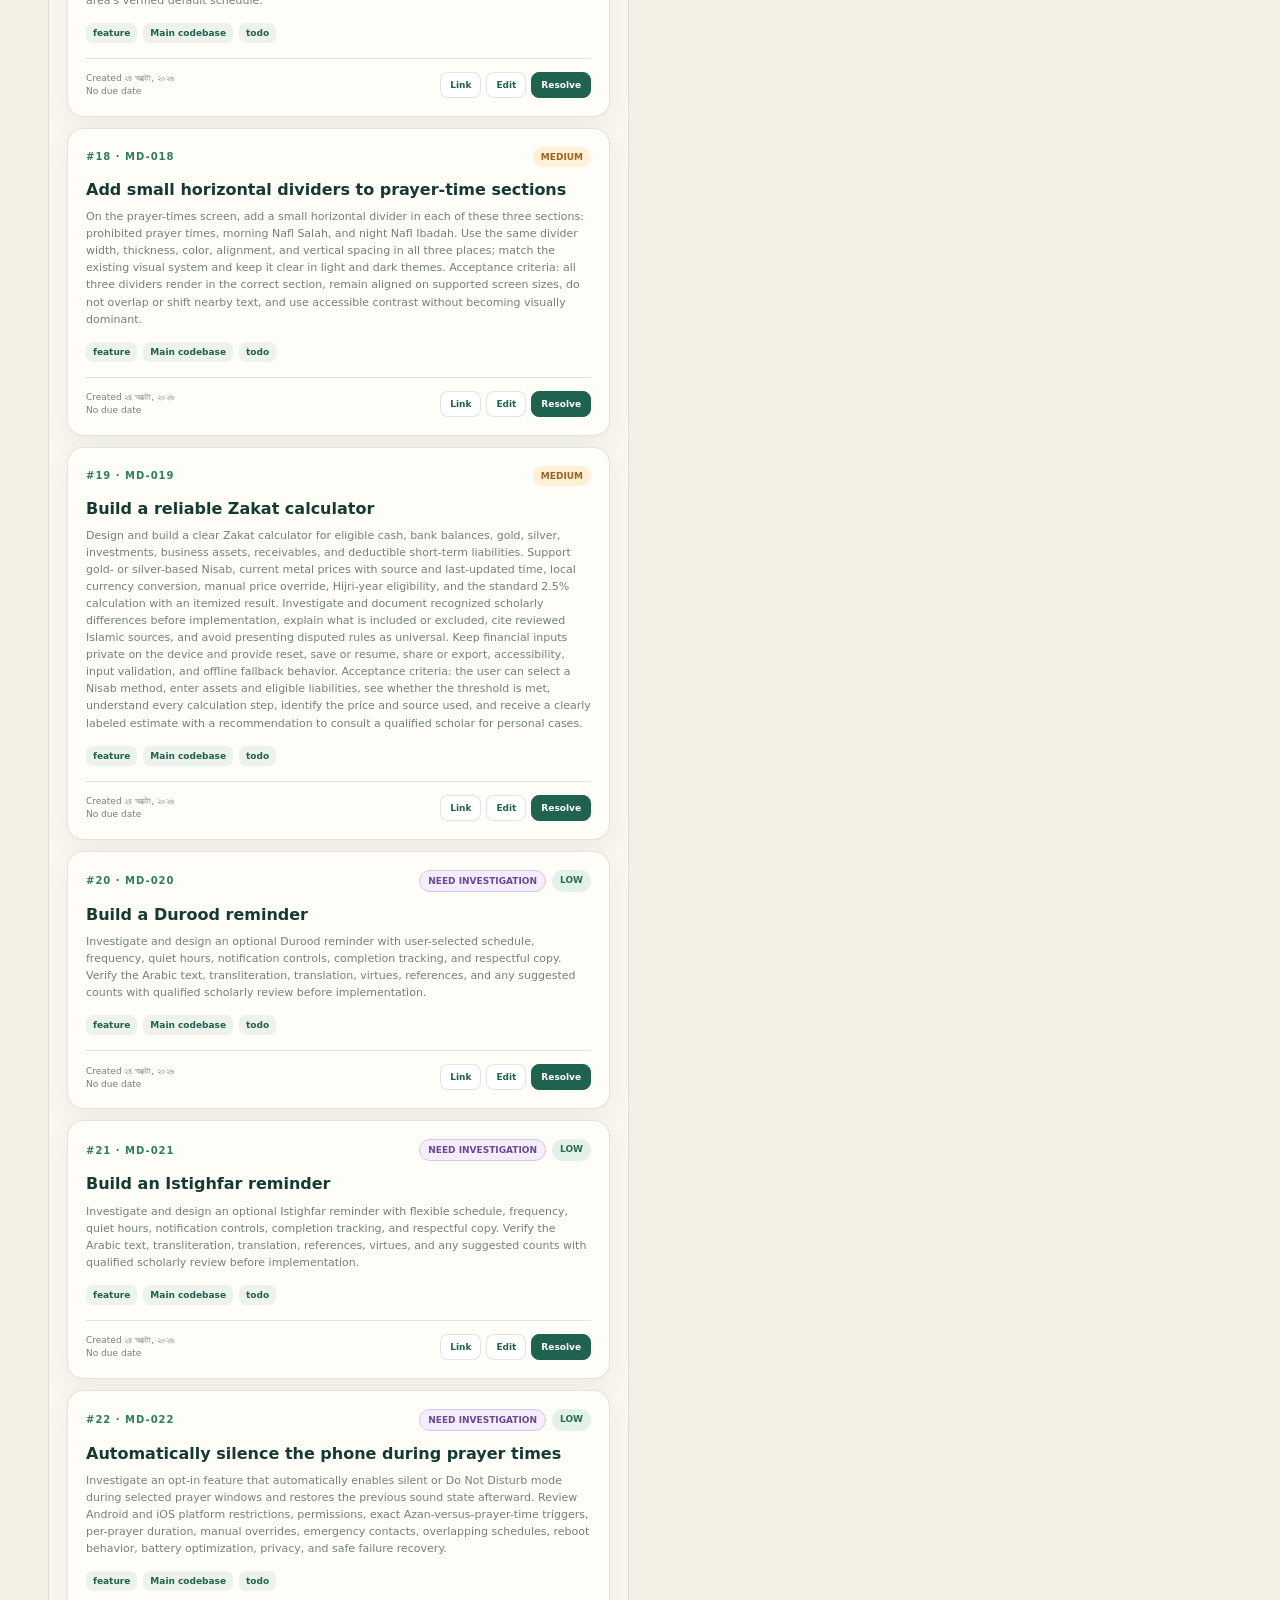
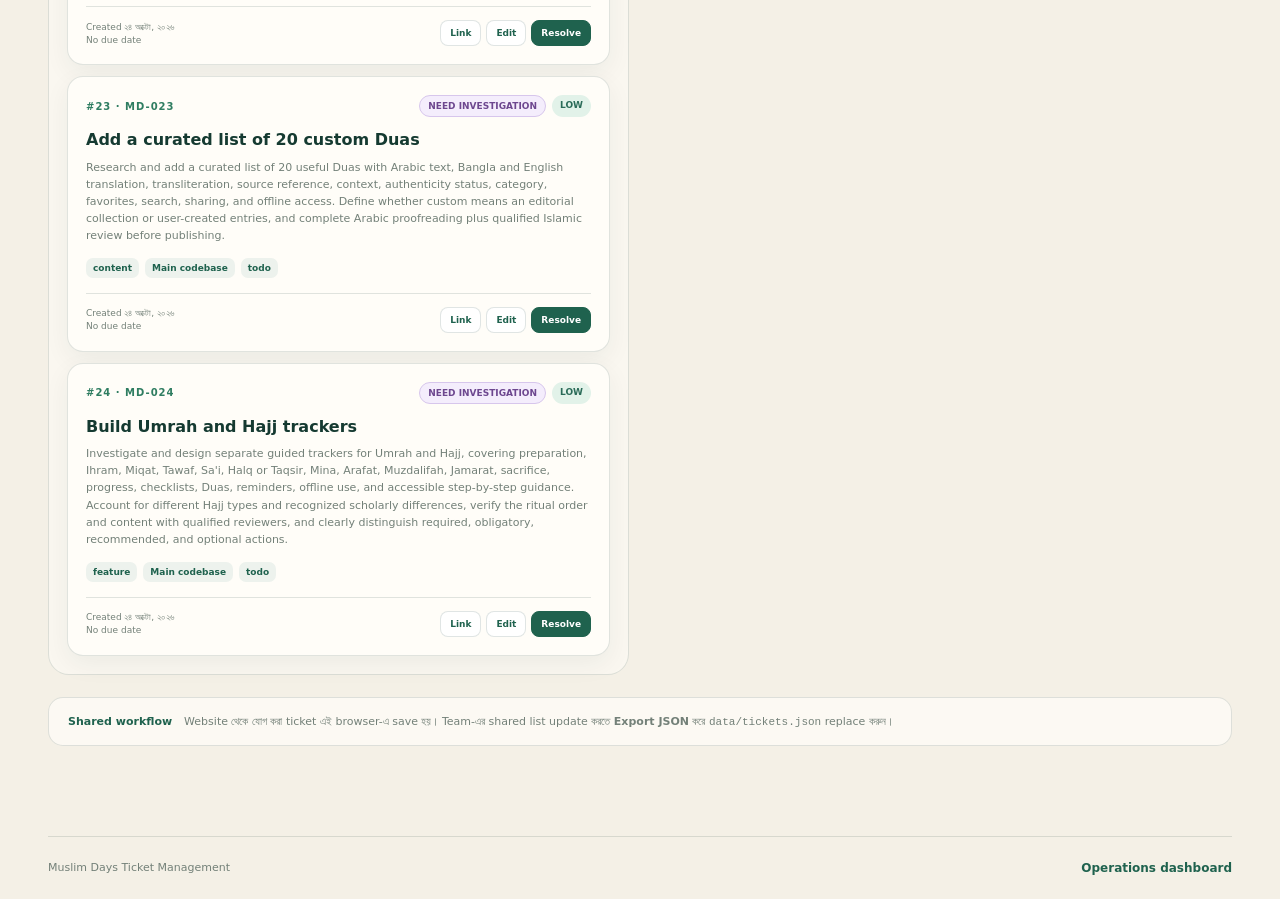
==== commit 4837354b: "Add five investigation tickets and status badge" ====
--- a/tickets.html
+++ b/tickets.html
@@ -62,6 +62,6 @@
   </dialog>
 
   <footer><span>Muslim Days Ticket Management</span><a href="index.html">Operations dashboard</a></footer>
-  <script src="tickets.js?v=4"></script>
+  <script src="tickets.js?v=5"></script>
 </body>
 </html>
--- a/tickets.css
+++ b/tickets.css
@@ -25,6 +25,8 @@
 .ticket-card { padding: 18px; border: 1px solid var(--line); border-radius: 16px; background: var(--paper); box-shadow: 0 8px 26px rgba(25,59,48,.06); }
 .ticket-card-top, .ticket-card-foot { display: flex; justify-content: space-between; gap: 12px; align-items: center; }
 .ticket-key { color: var(--green2); font-size: 10px; font-weight: 850; letter-spacing: .1em; }
+.ticket-badges { display: flex; flex-wrap: wrap; justify-content: flex-end; gap: 6px; }
+.investigation { padding: 5px 8px; border: 1px solid #d7c6ec; border-radius: 99px; background: #f4edfc; color: #6d478f; font-size: 9px; font-weight: 850; text-transform: uppercase; }
 .priority { padding: 5px 8px; border-radius: 99px; font-size: 9px; font-weight: 850; text-transform: uppercase; }
 .priority.high { color: #a33e2d; background: #ffe8e1; }
 .priority.medium { color: #9a641e; background: #fff0d7; }
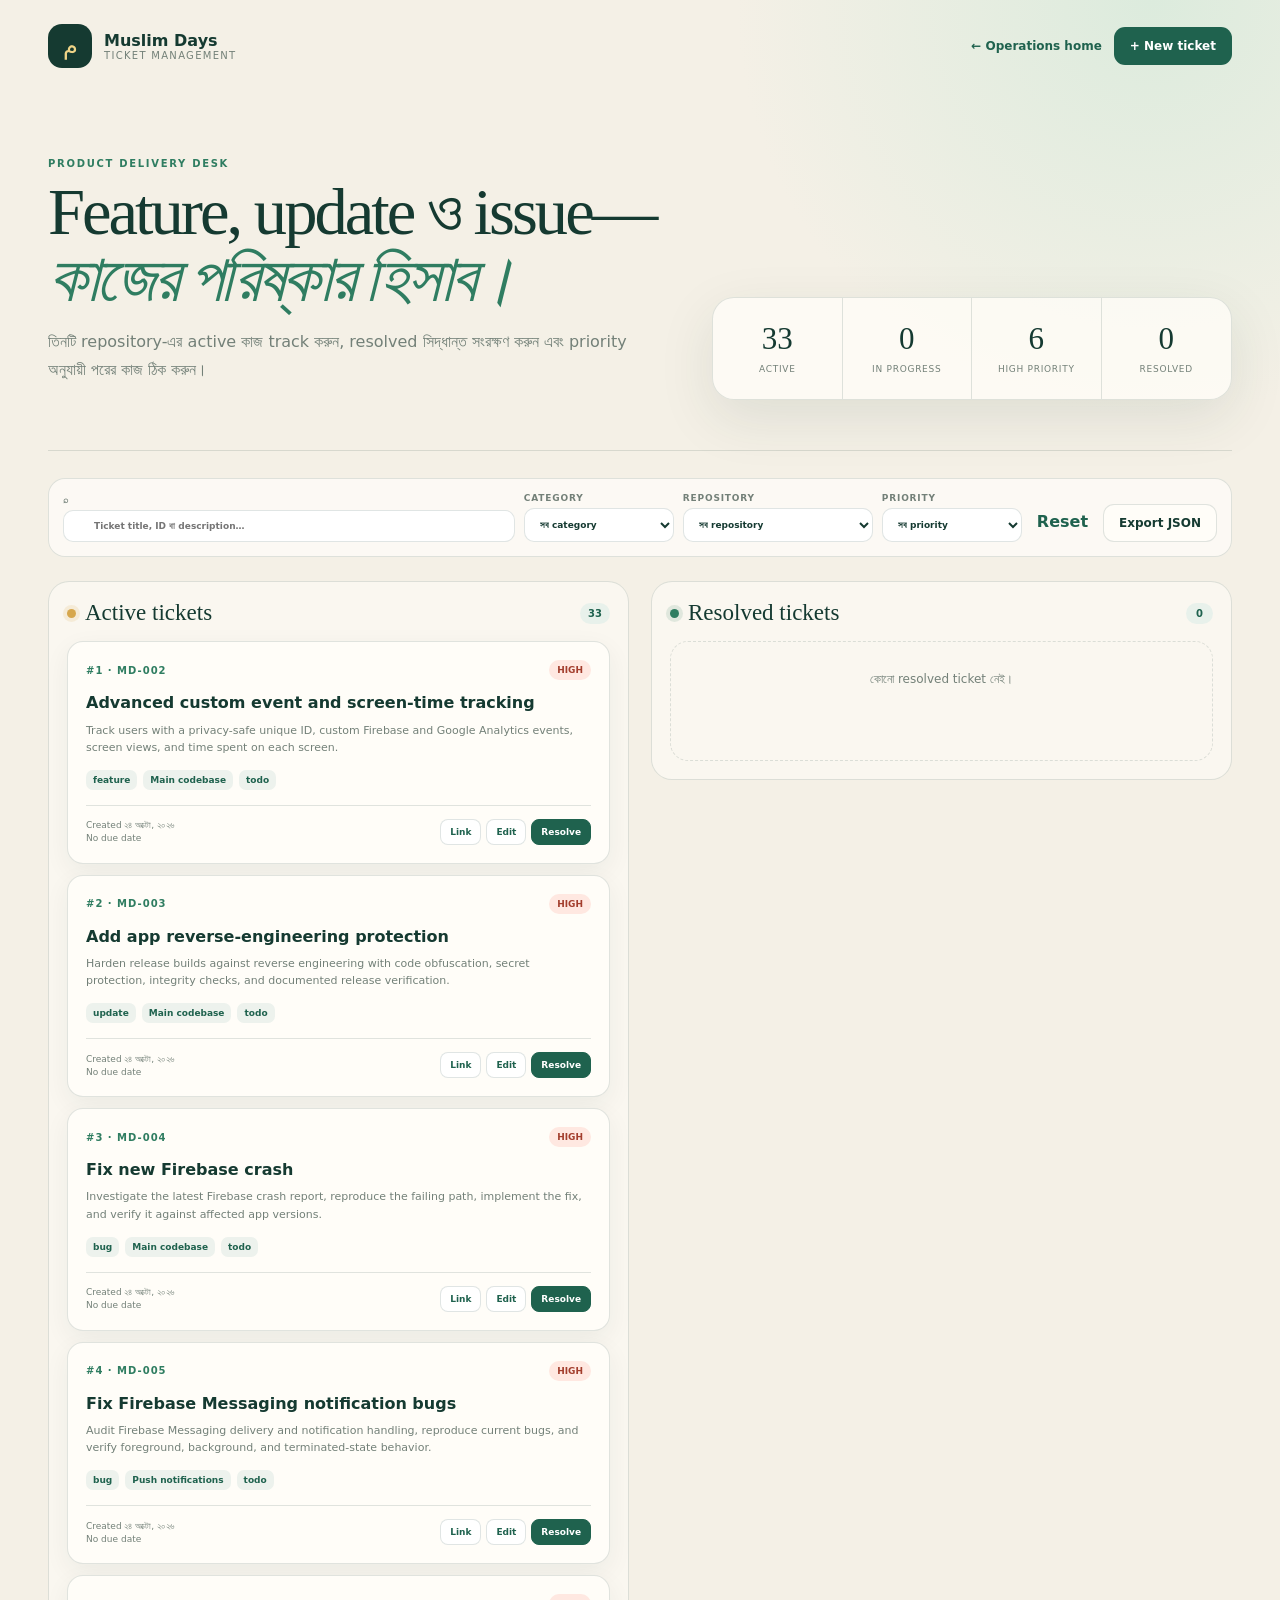
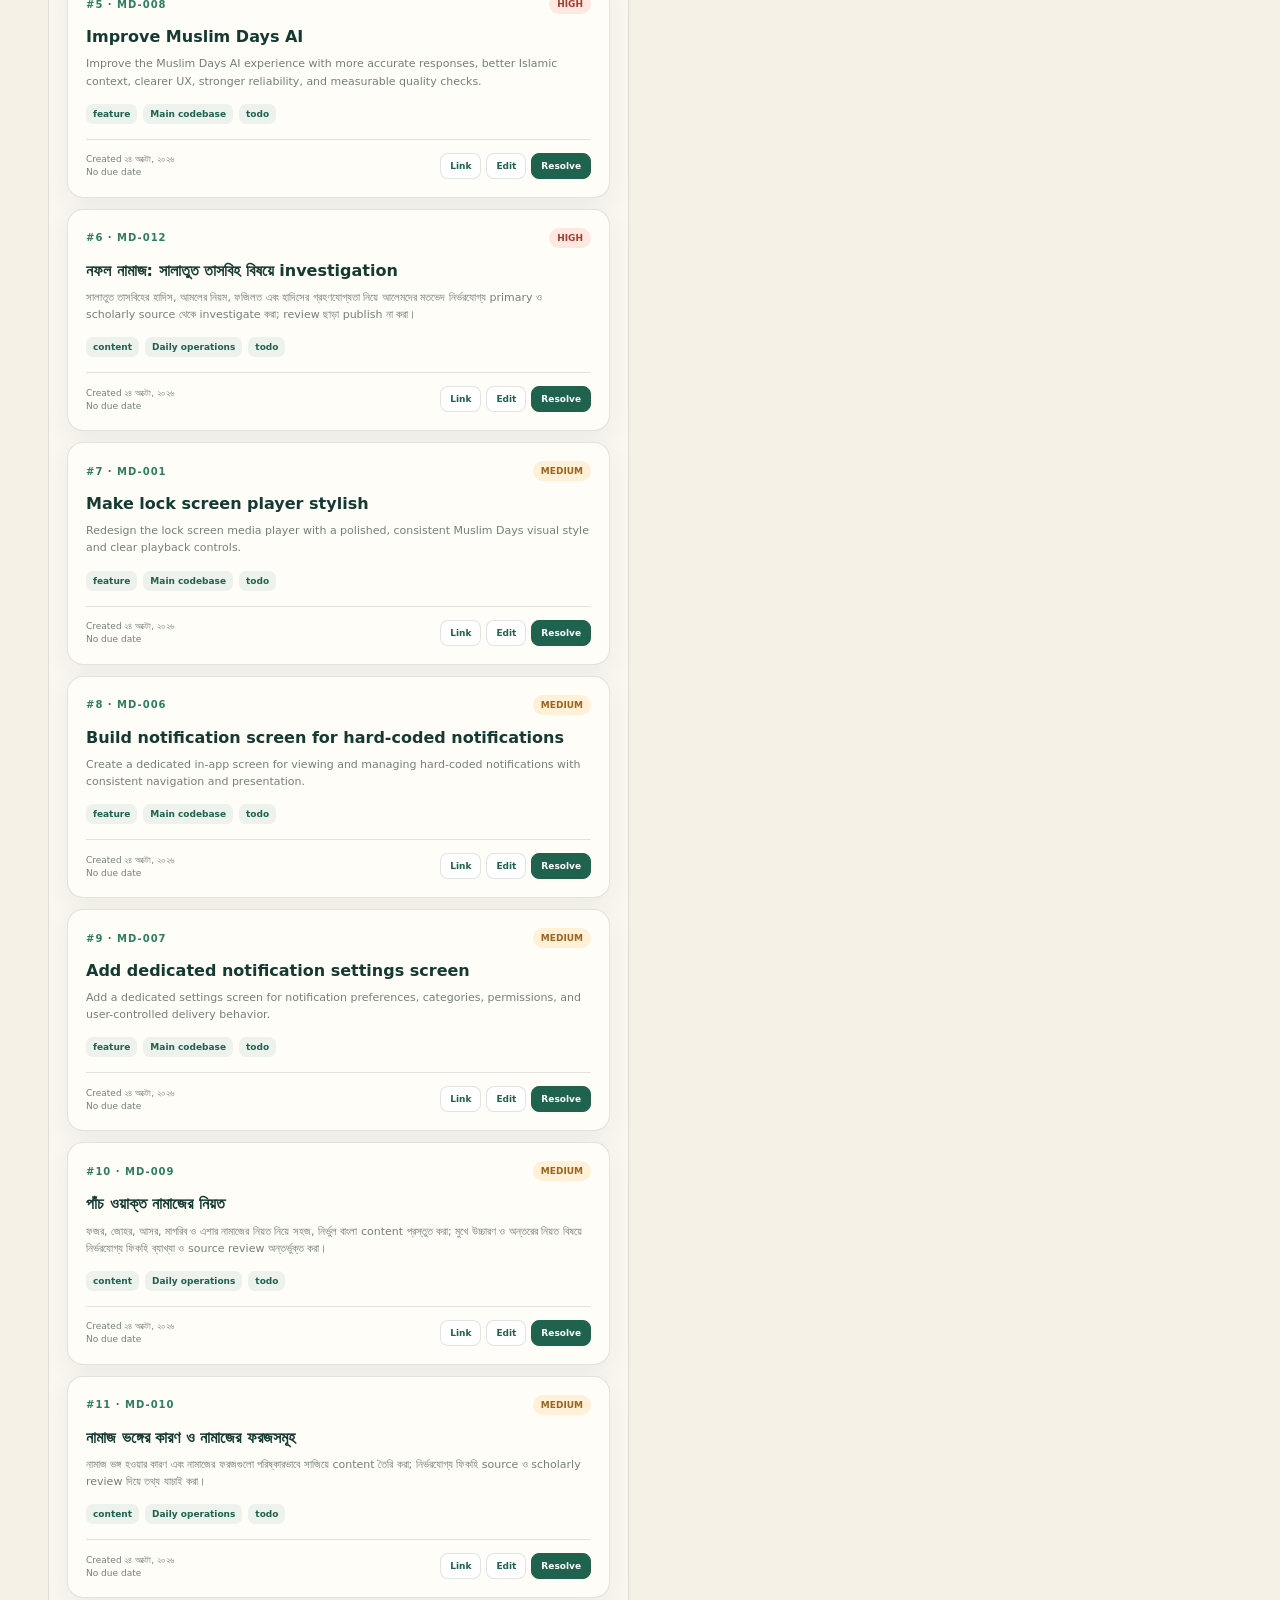
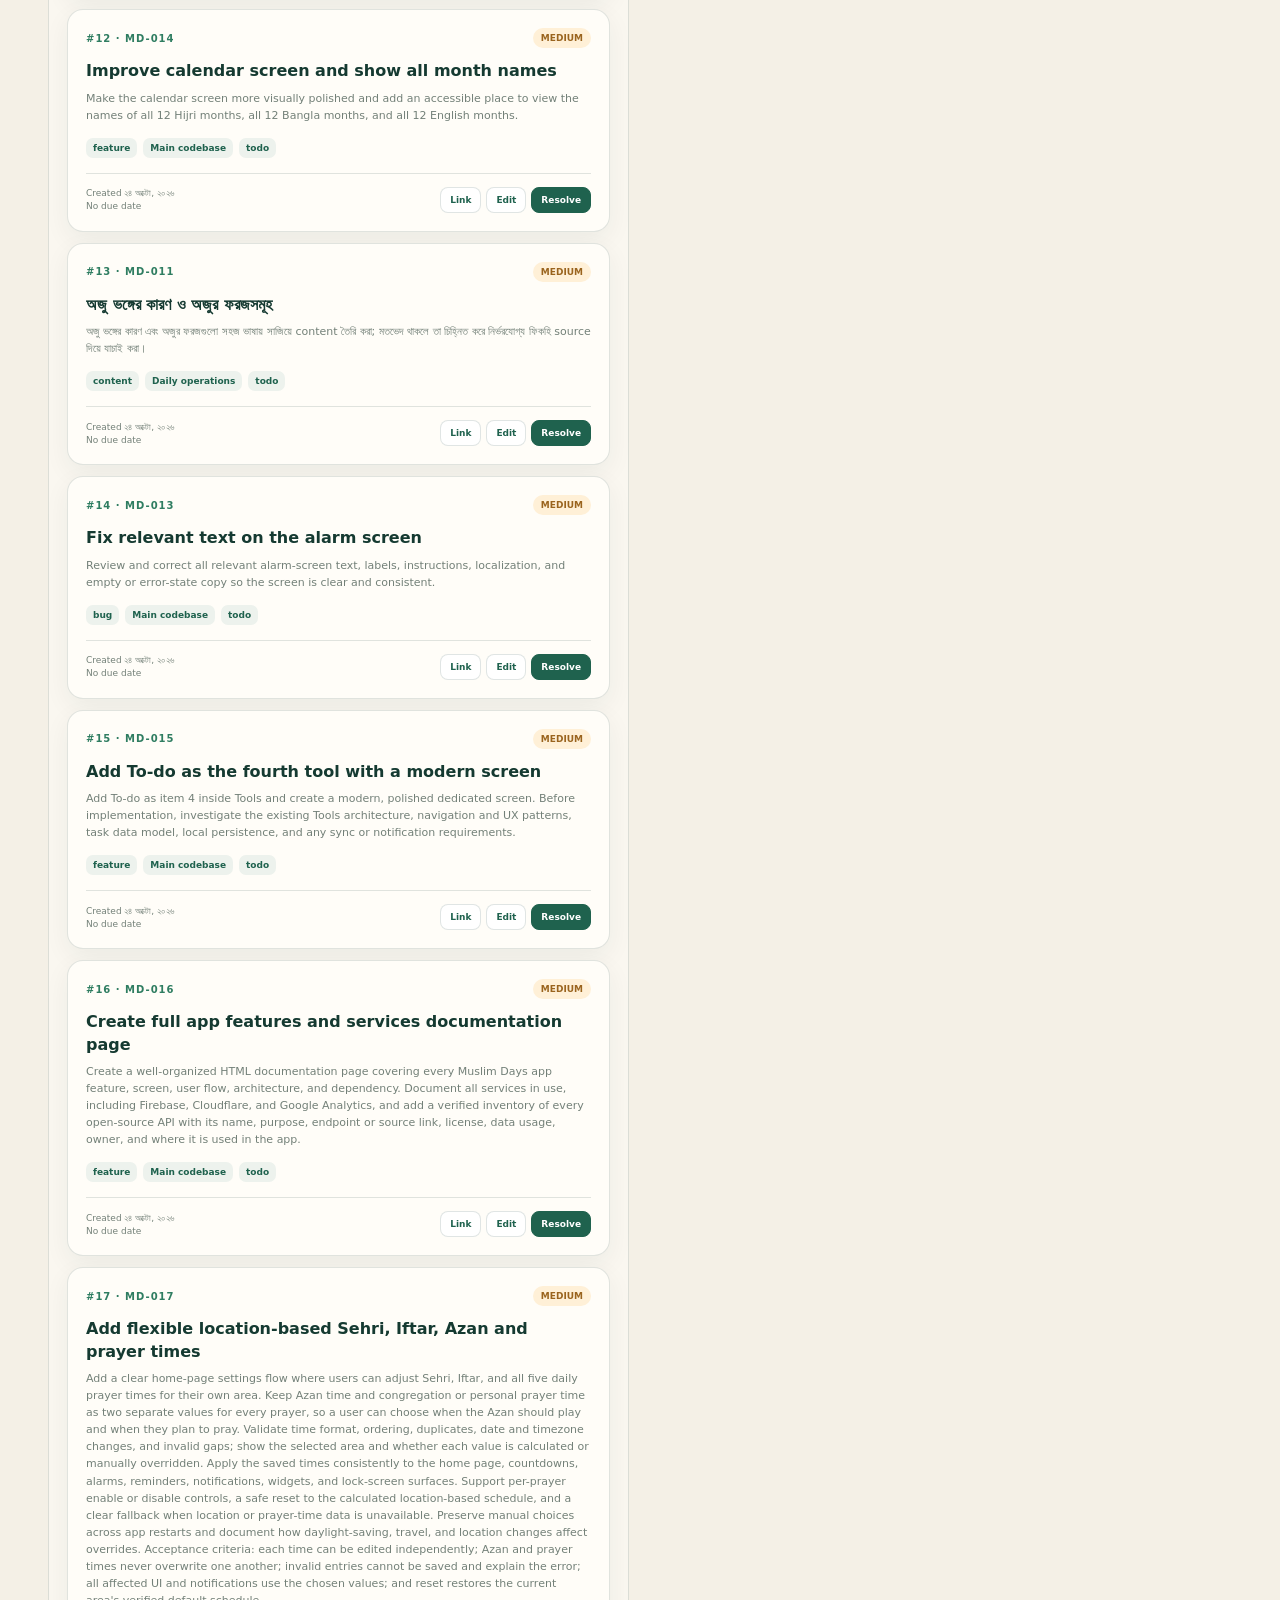
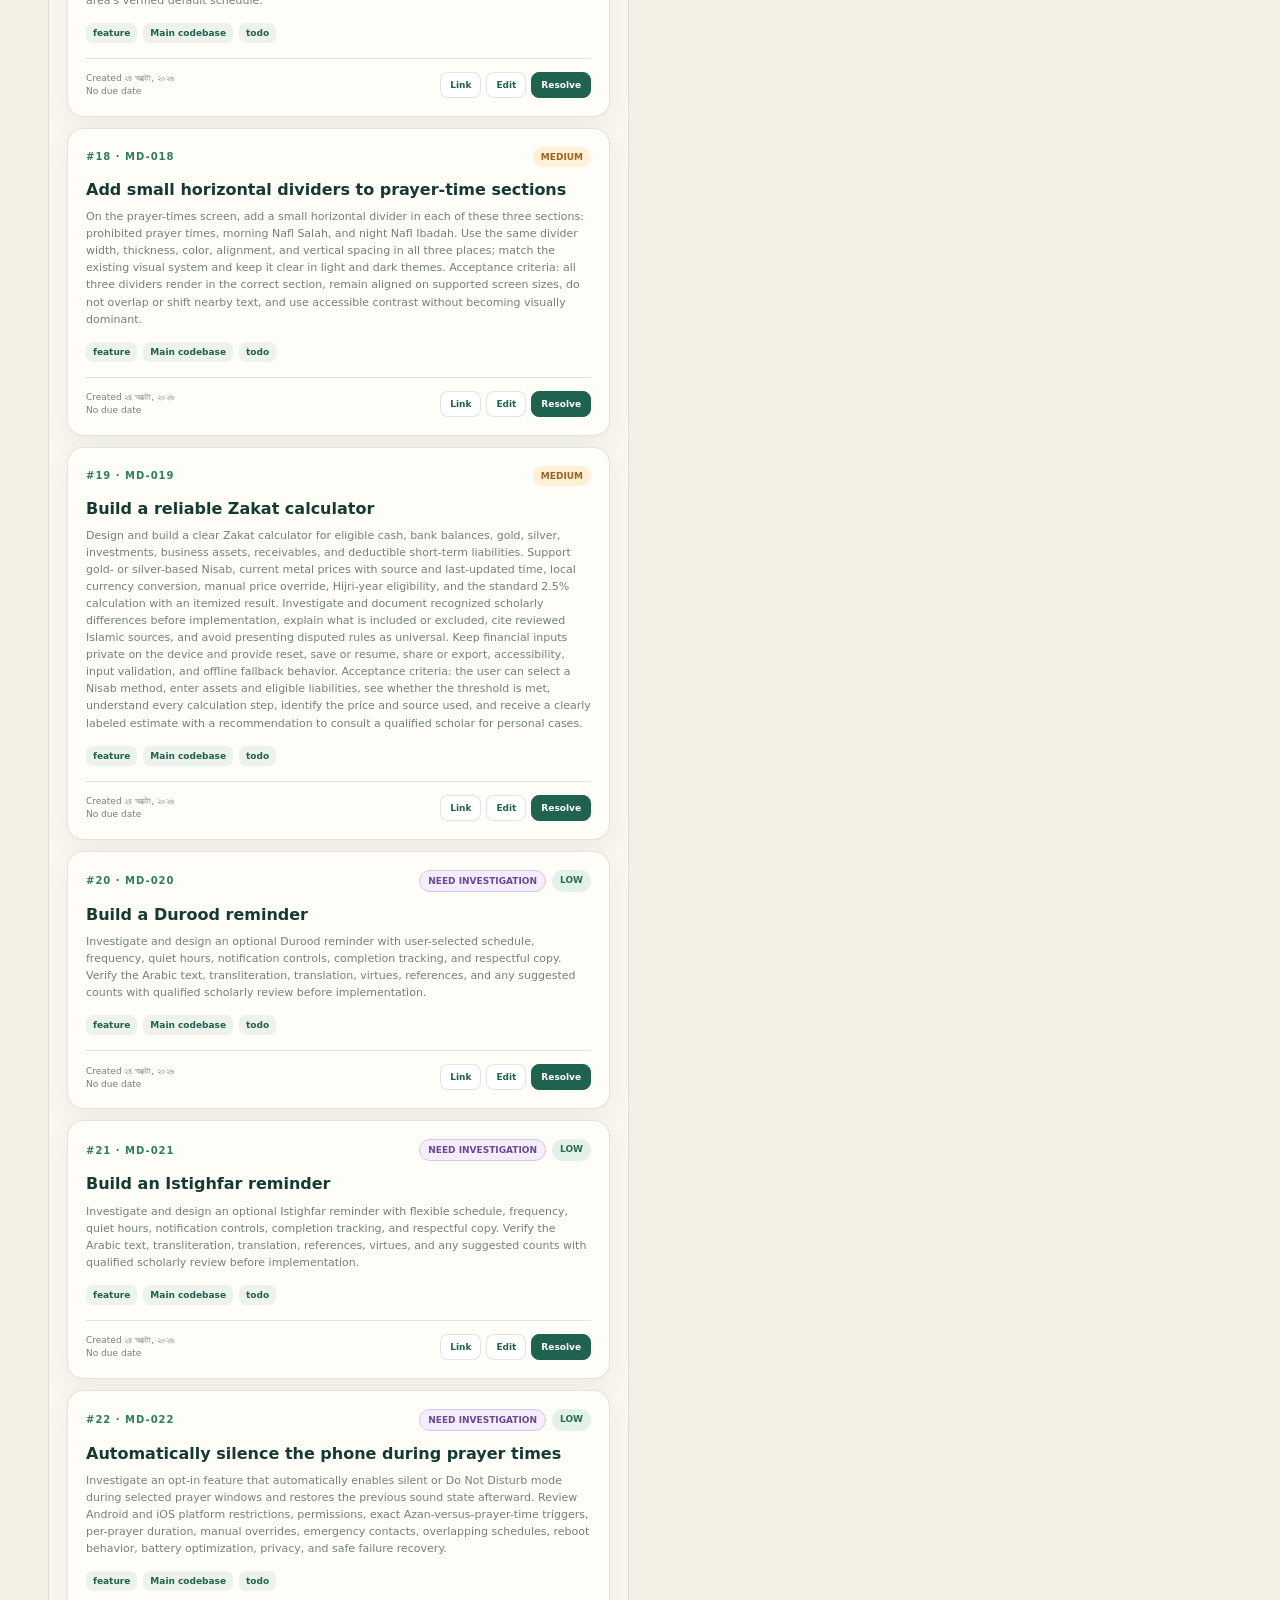
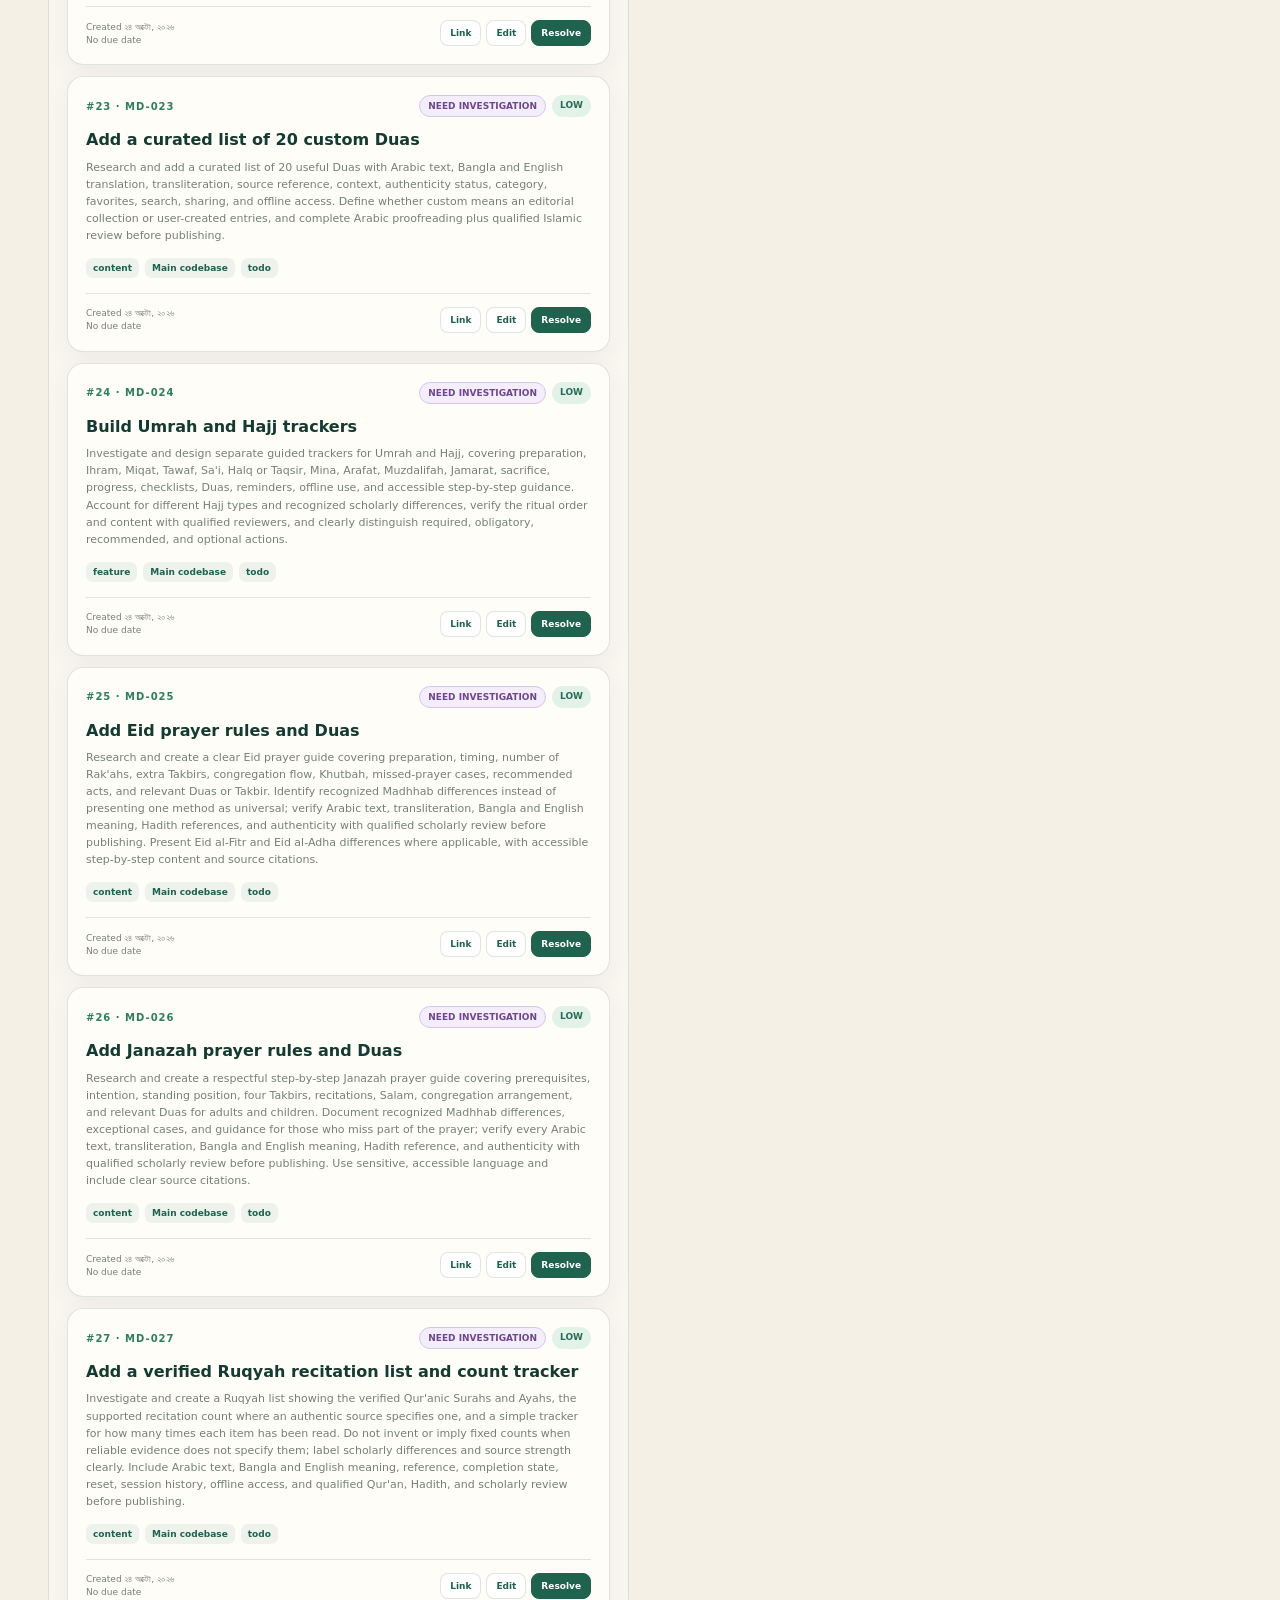
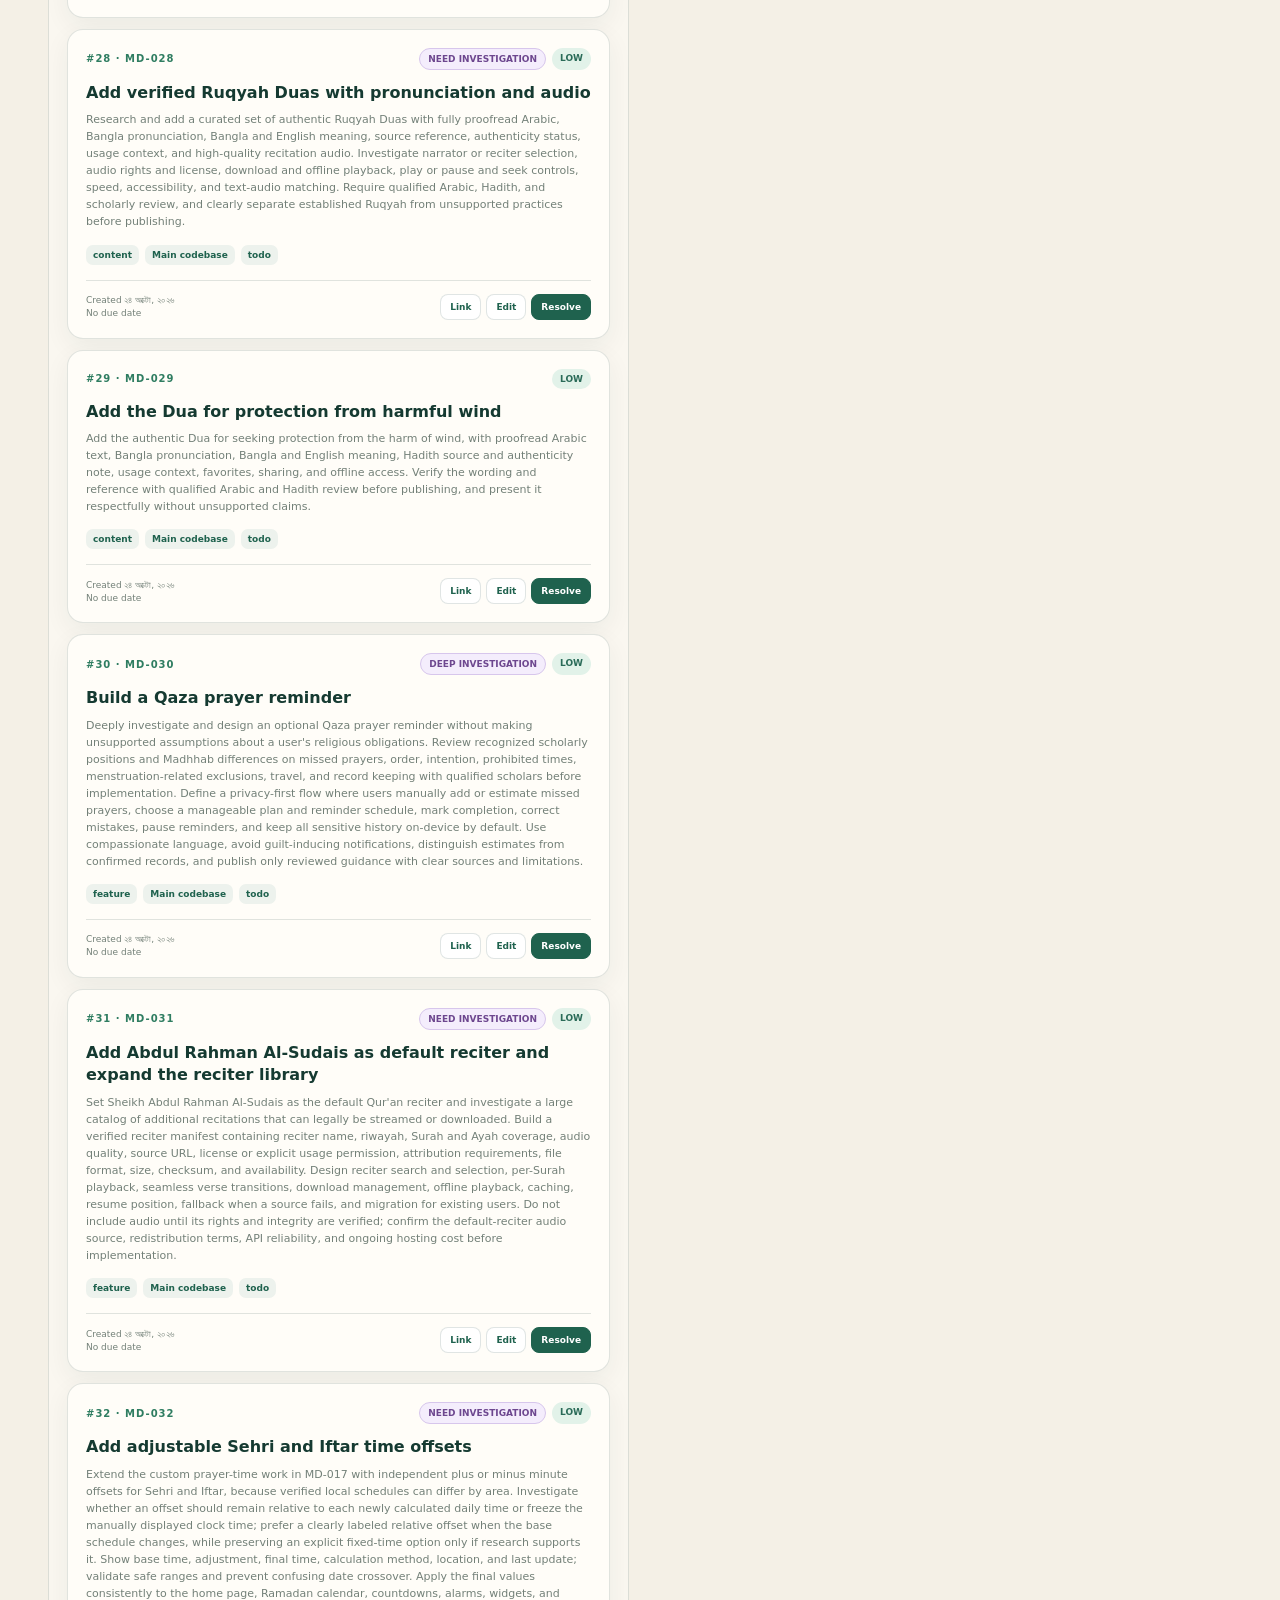
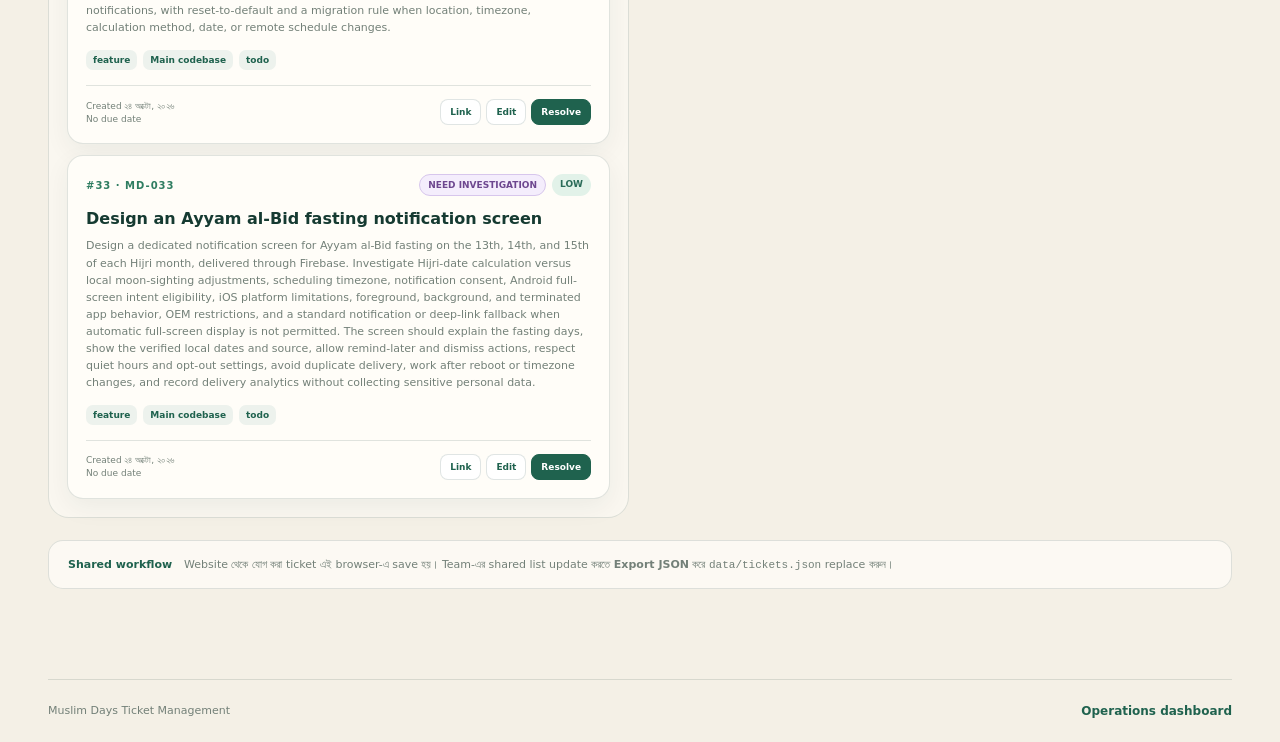
==== commit 78db5673: "Add Qaza reciter Sehri Iftar and Ayyam al-Bid tickets" ====
--- a/tickets.html
+++ b/tickets.html
@@ -62,6 +62,6 @@
   </dialog>
 
   <footer><span>Muslim Days Ticket Management</span><a href="index.html">Operations dashboard</a></footer>
-  <script src="tickets.js?v=5"></script>
+  <script src="tickets.js?v=6"></script>
 </body>
 </html>
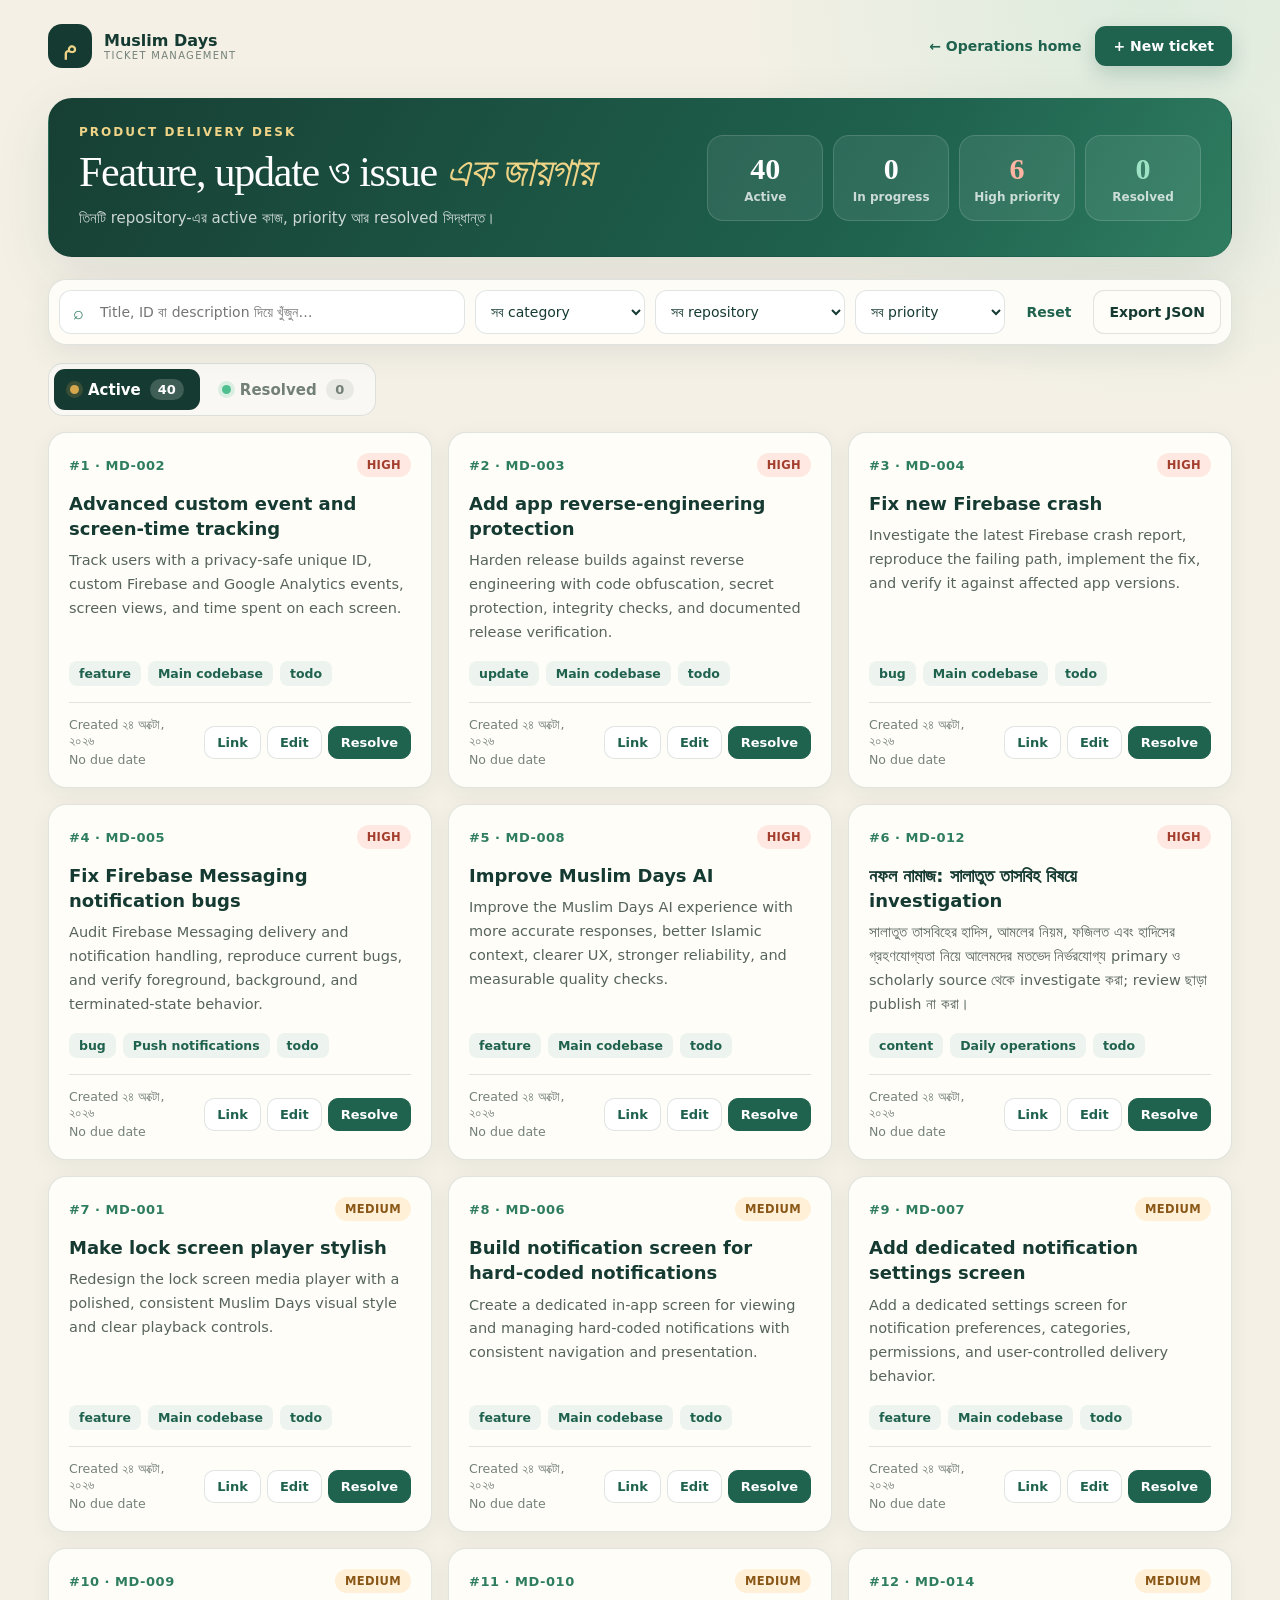
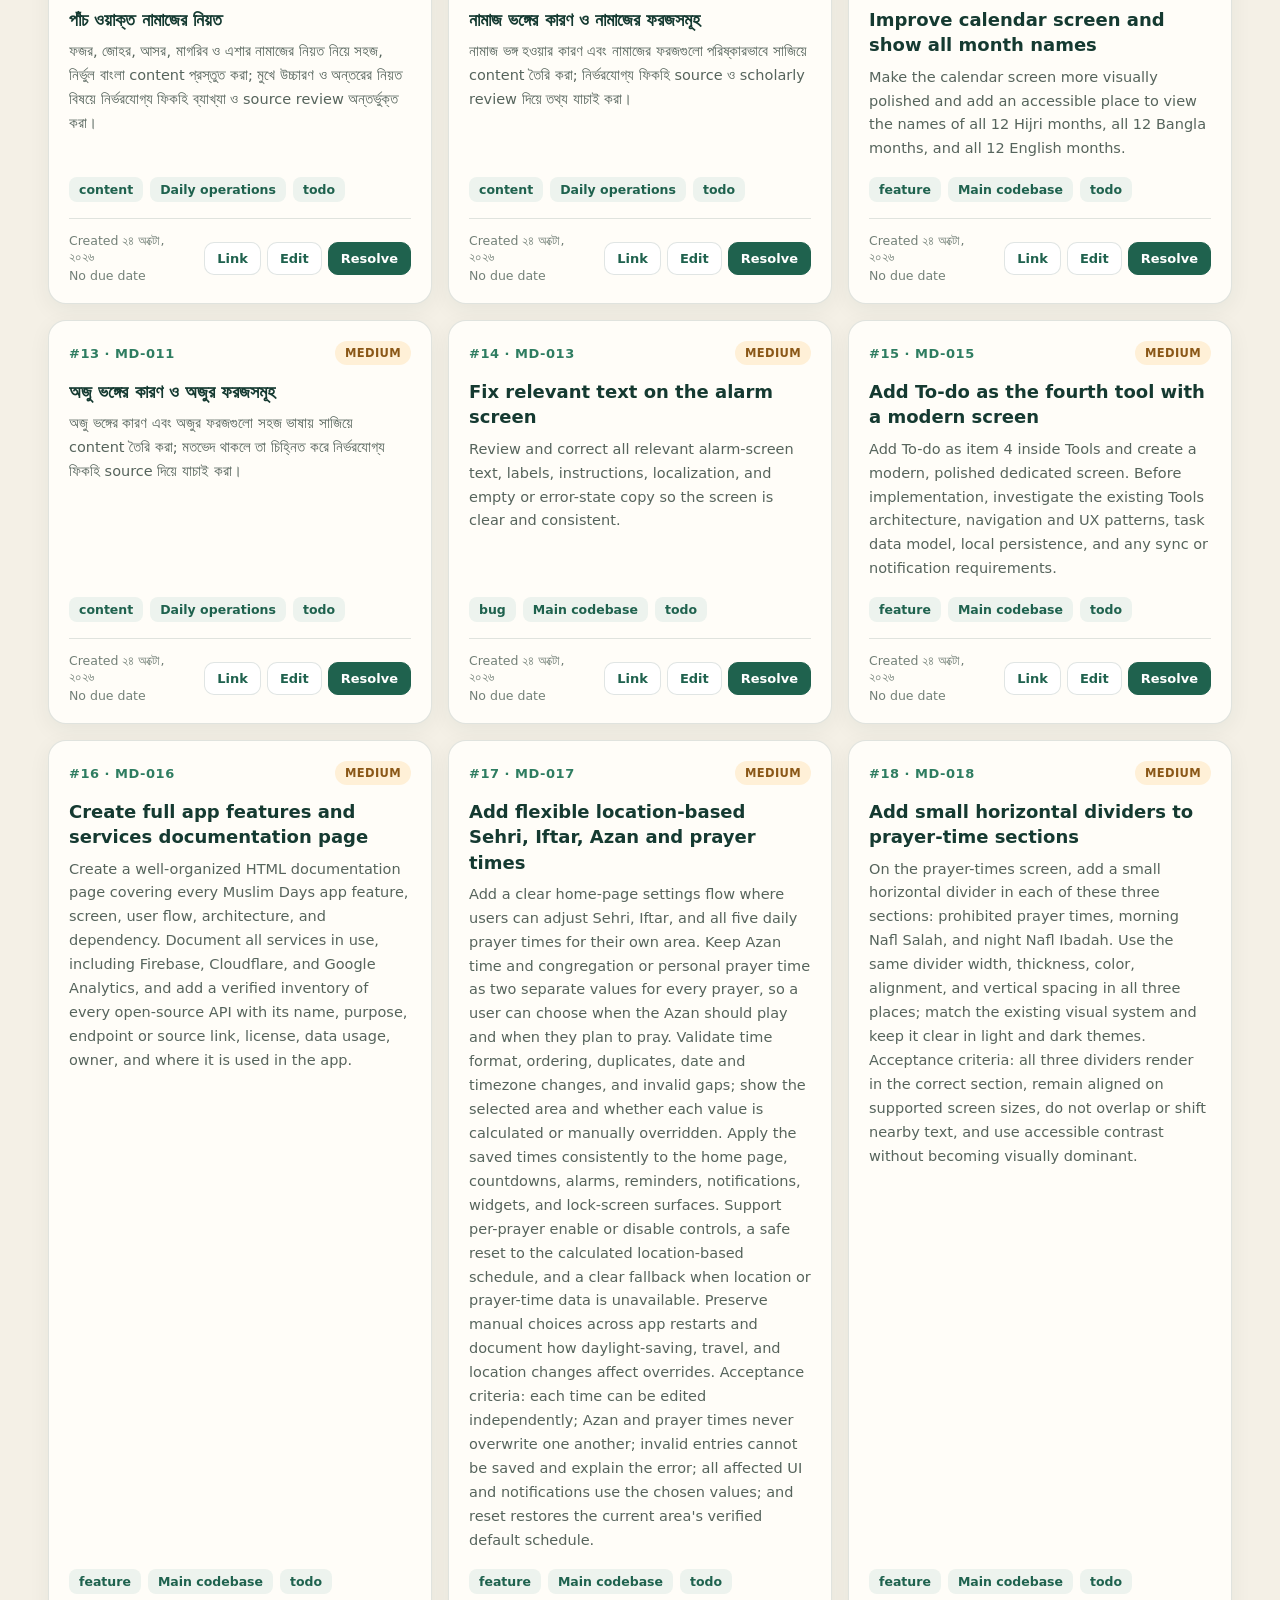
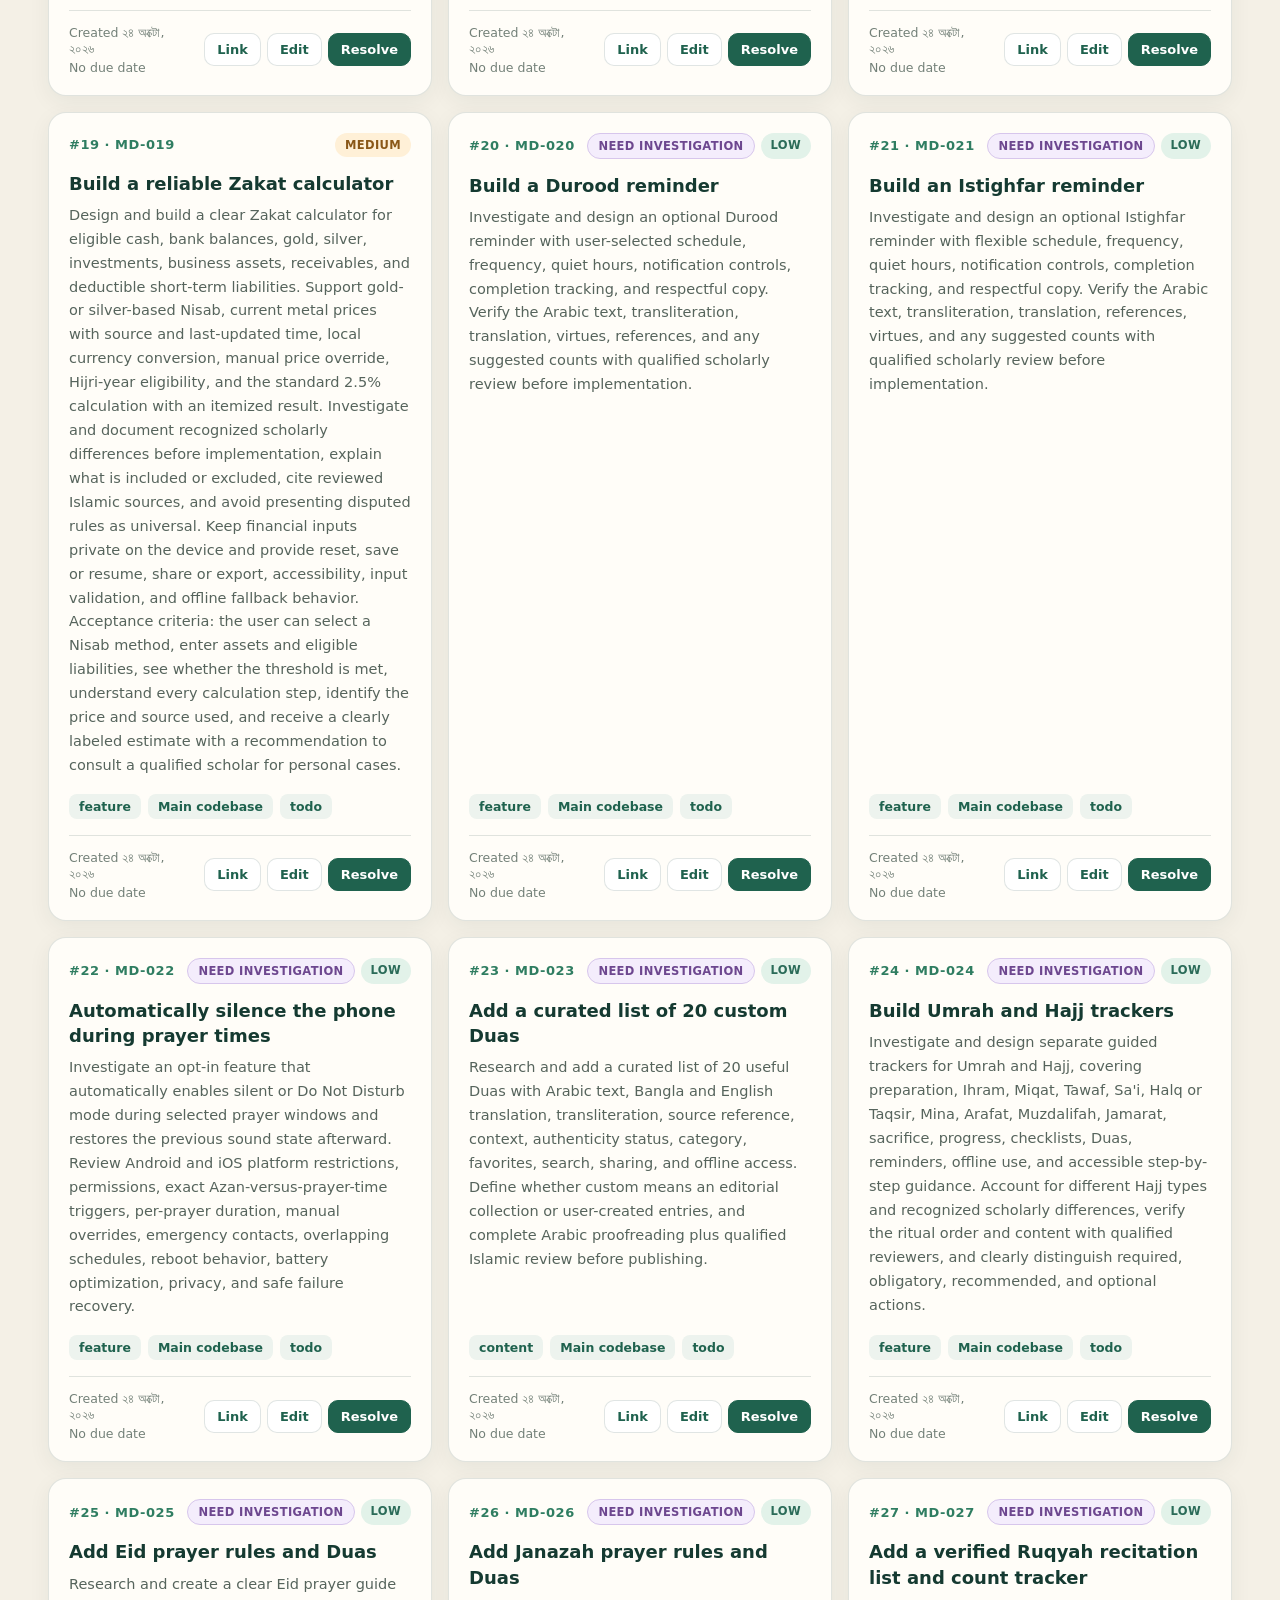
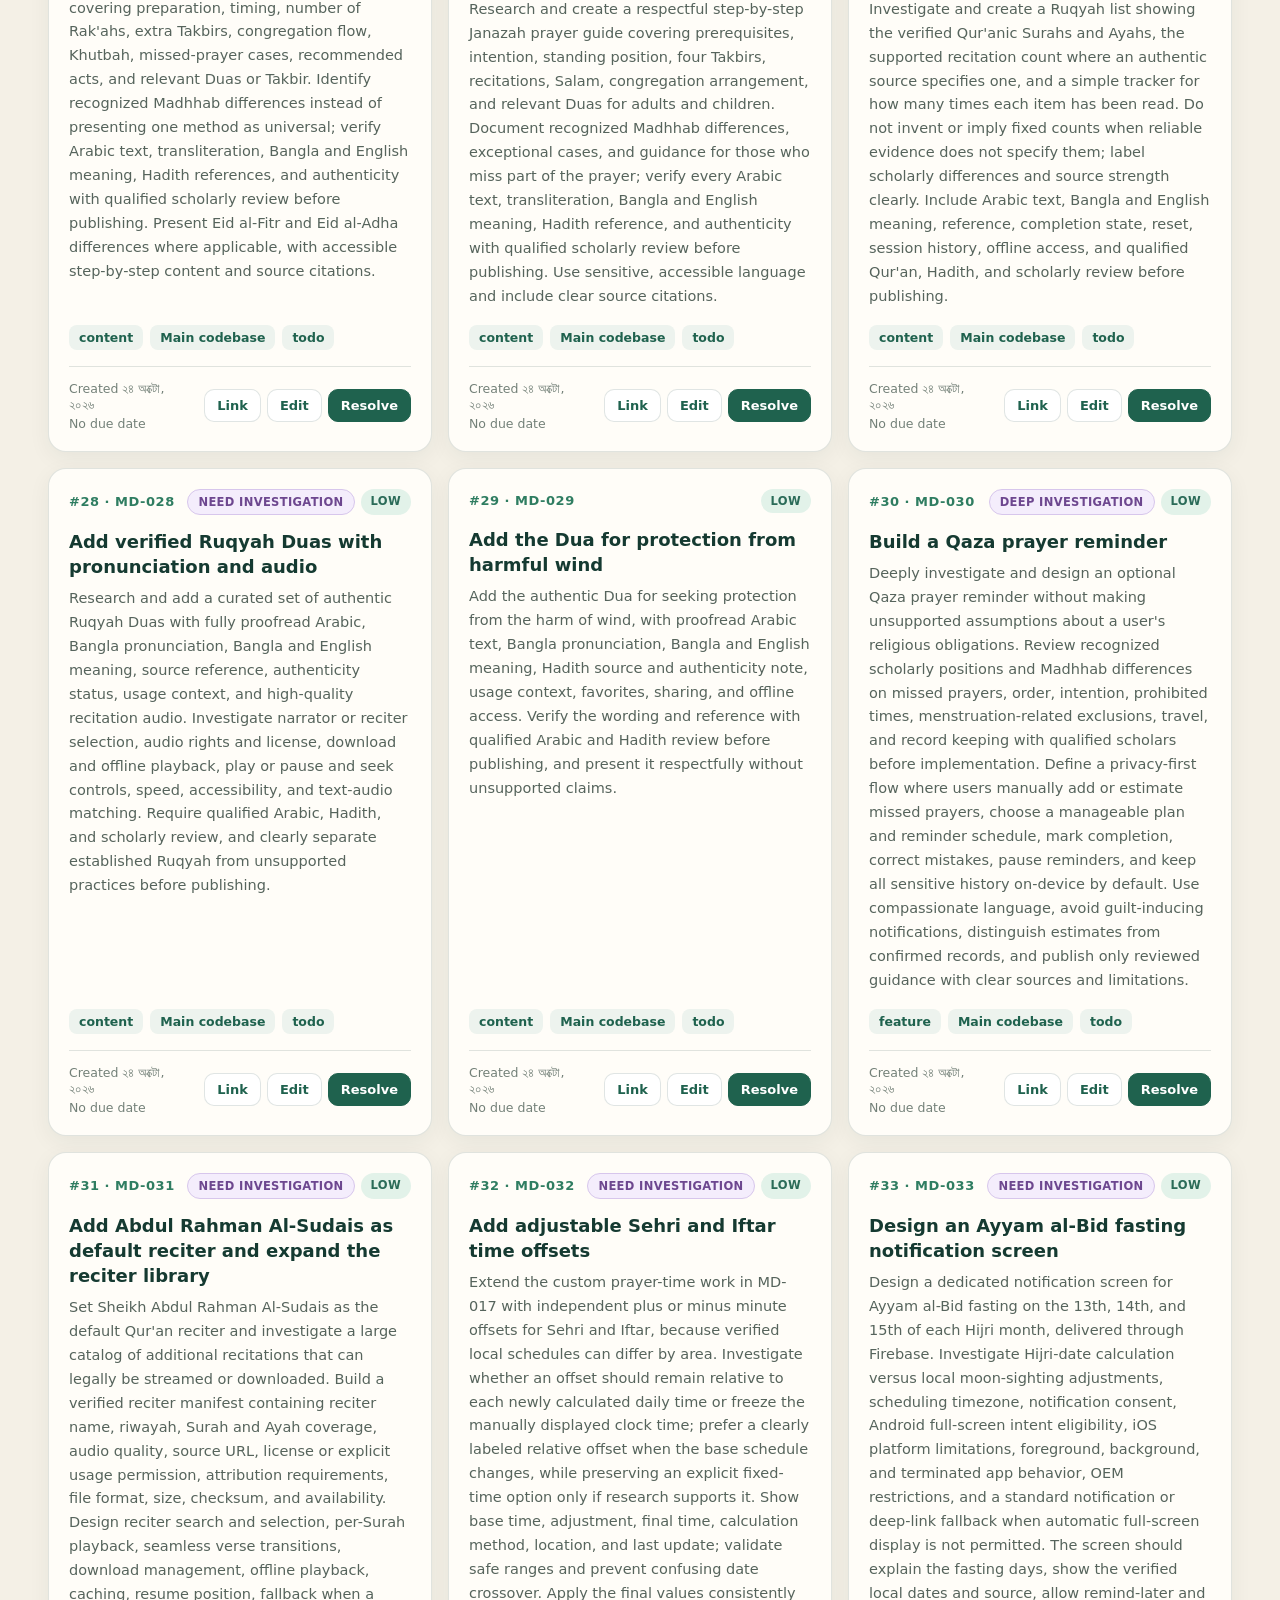
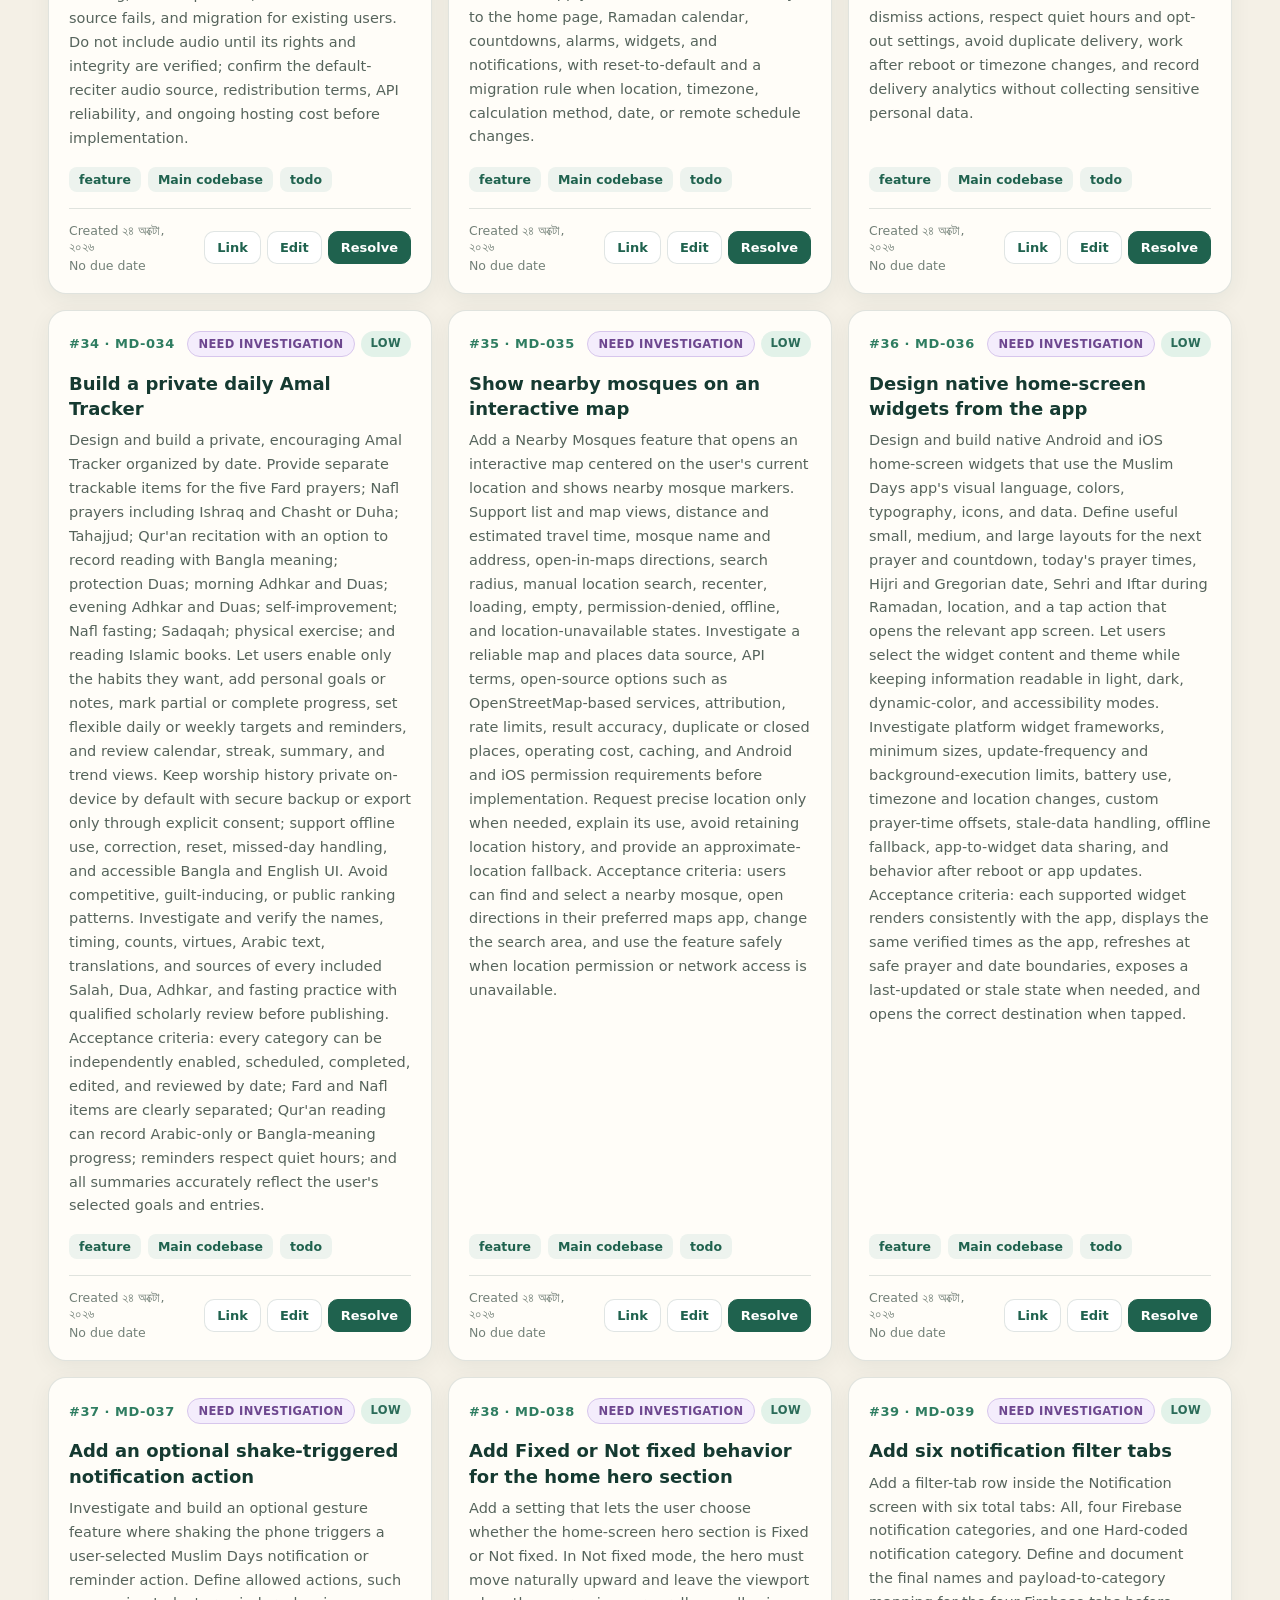
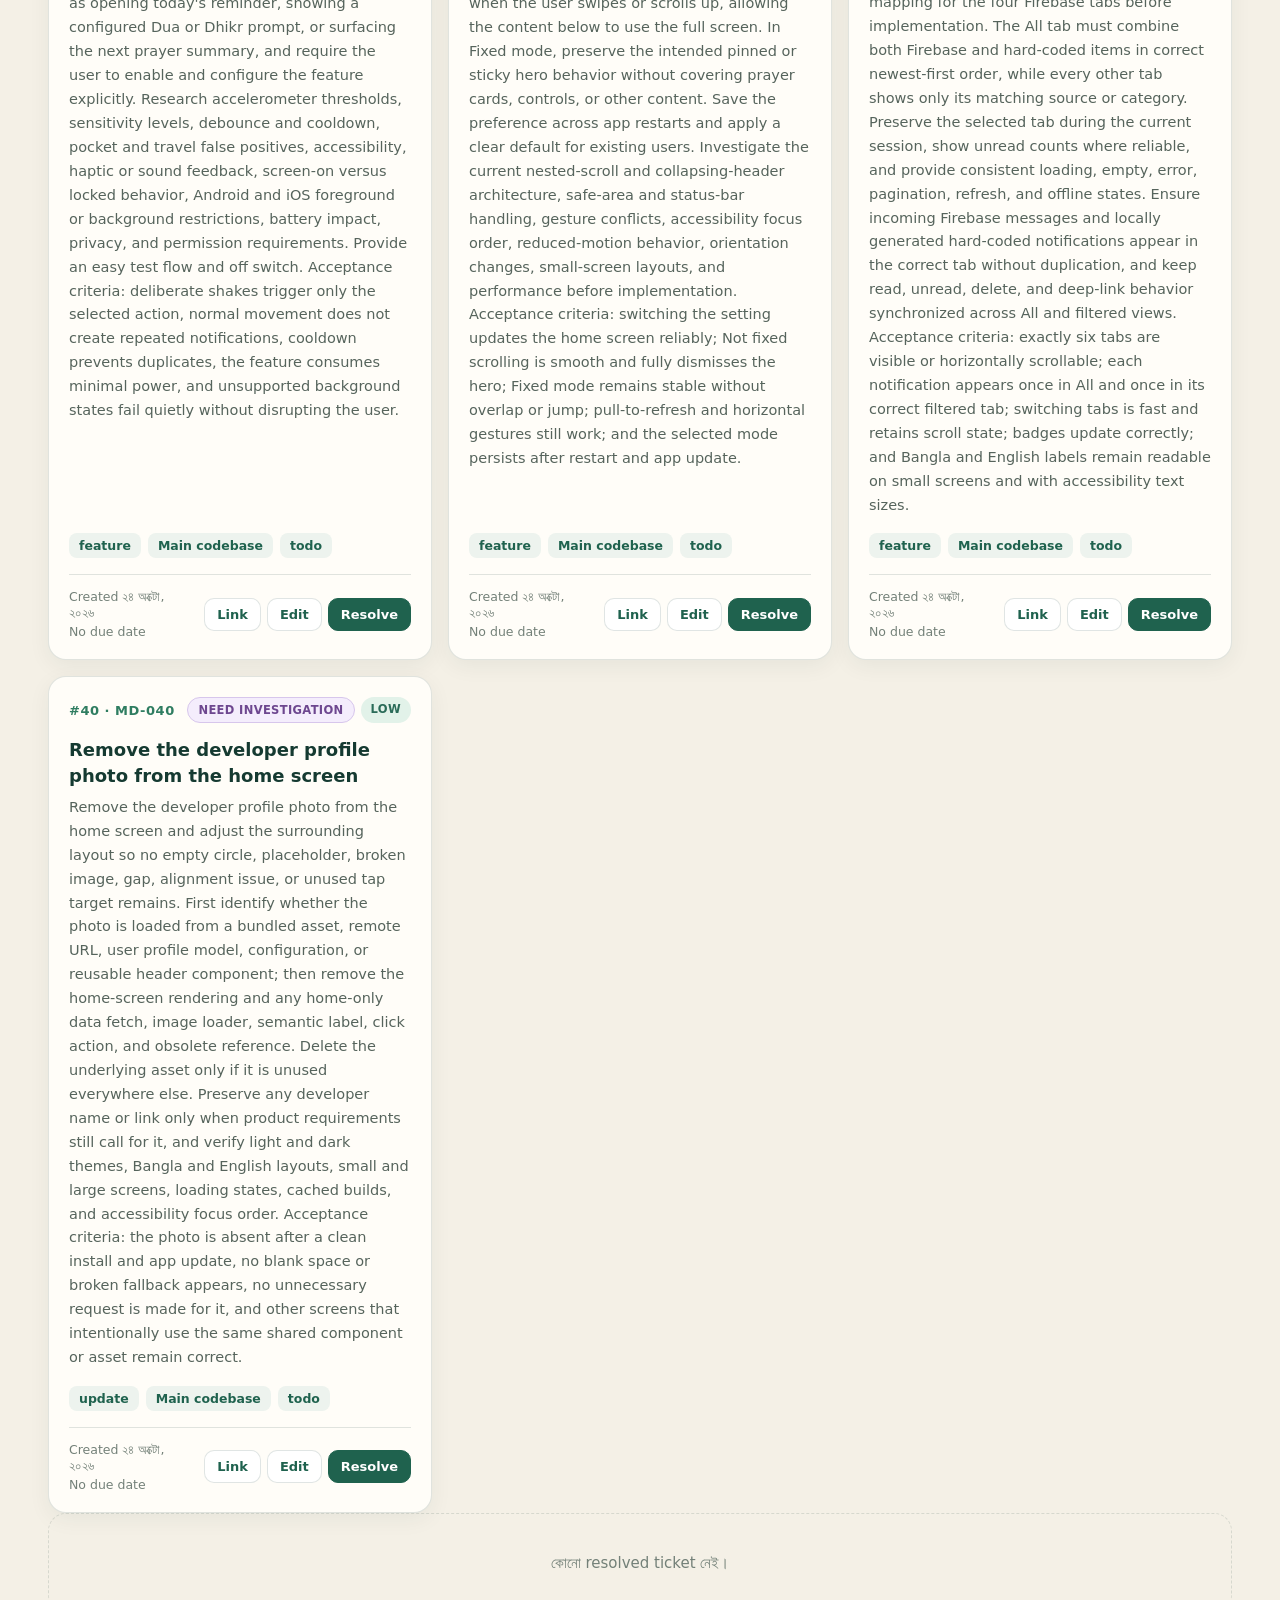
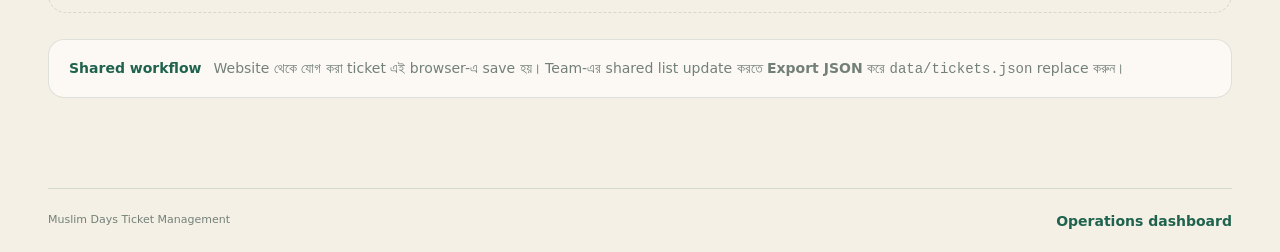
==== commit 411c33f9: "Redesign tickets page with status tabs and readable card grid" ====
--- a/tickets.html
+++ b/tickets.html
@@ -4,7 +4,7 @@
   <meta charset="UTF-8"><meta name="viewport" content="width=device-width,initial-scale=1">
   <meta name="theme-color" content="#153a31"><meta name="description" content="Muslim Days ticket management">
   <title>Tickets · Muslim Days</title>
-  <link rel="stylesheet" href="styles.css"><link rel="stylesheet" href="tickets.css">
+  <link rel="stylesheet" href="styles.css"><link rel="stylesheet" href="tickets.css?v=7">
 </head>
 <body>
   <header class="topbar">
@@ -14,31 +14,30 @@
 
   <main id="top" class="tickets-main">
     <section class="ticket-hero">
-      <div><p class="eyebrow">Product delivery desk</p><h1>Feature, update ও issue—<br><em>কাজের পরিষ্কার হিসাব।</em></h1><p class="lead">তিনটি repository-এর active কাজ track করুন, resolved সিদ্ধান্ত সংরক্ষণ করুন এবং priority অনুযায়ী পরের কাজ ঠিক করুন।</p></div>
-      <div class="ticket-stats"><div><b id="activeCount">0</b><span>Active</span></div><div><b id="progressCount">0</b><span>In progress</span></div><div><b id="highCount">0</b><span>High priority</span></div><div><b id="resolvedCount">0</b><span>Resolved</span></div></div>
+      <div><p class="eyebrow">Product delivery desk</p><h1>Feature, update ও issue <em>এক জায়গায়</em></h1><p class="lead">তিনটি repository-এর active কাজ, priority আর resolved সিদ্ধান্ত।</p></div>
+      <div class="ticket-stats"><div><b id="activeCount">0</b><span>Active</span></div><div><b id="progressCount">0</b><span>In progress</span></div><div class="stat-high"><b id="highCount">0</b><span>High priority</span></div><div class="stat-done"><b id="resolvedCount">0</b><span>Resolved</span></div></div>
     </section>
 
     <section class="ticket-toolbar">
-      <label class="ticket-search">⌕ <input id="ticketSearch" type="search" placeholder="Ticket title, ID বা description…"></label>
-      <label>Category<select id="categoryFilter"><option value="all">সব category</option><option value="feature">Feature</option><option value="update">Update</option><option value="bug">Bug</option><option value="content">Content</option><option value="promotion">Promotion</option></select></label>
-      <label>Repository<select id="repoFilter"><option value="all">সব repository</option><option value="muslim-days-daily">Daily operations</option><option value="push-notifications">Push notifications</option><option value="muslim-days">Main codebase</option></select></label>
-      <label>Priority<select id="priorityFilter"><option value="all">সব priority</option><option value="high">High</option><option value="medium">Medium</option><option value="low">Low</option></select></label>
-      <button id="resetTicketFilters">Reset</button>
-      <button class="button secondary" id="exportTickets">Export JSON</button>
+      <label class="ticket-search"><span aria-hidden="true">⌕</span><input id="ticketSearch" type="search" placeholder="Title, ID বা description দিয়ে খুঁজুন…" aria-label="Search tickets"></label>
+      <select id="categoryFilter" aria-label="Category"><option value="all">সব category</option><option value="feature">Feature</option><option value="update">Update</option><option value="bug">Bug</option><option value="content">Content</option><option value="promotion">Promotion</option></select>
+      <select id="repoFilter" aria-label="Repository"><option value="all">সব repository</option><option value="muslim-days-daily">Daily operations</option><option value="push-notifications">Push notifications</option><option value="muslim-days">Main codebase</option></select>
+      <select id="priorityFilter" aria-label="Priority"><option value="all">সব priority</option><option value="high">High</option><option value="medium">Medium</option><option value="low">Low</option></select>
+      <button id="resetTicketFilters" type="button">Reset</button>
+      <button class="button secondary" id="exportTickets" type="button">Export JSON</button>
     </section>
 
+    <div class="board-tabs" role="tablist" aria-label="Ticket status">
+      <button type="button" role="tab" class="board-tab" data-view="active" aria-selected="true"><span class="status-dot"></span>Active <b id="activeBadge">0</b></button>
+      <button type="button" role="tab" class="board-tab resolved" data-view="resolved" aria-selected="false"><span class="status-dot"></span>Resolved <b id="resolvedBadge">0</b></button>
+    </div>
+
     <section class="ticket-board">
-      <div class="ticket-column active-column">
-        <div class="column-head"><div><span class="status-dot"></span><h2>Active tickets</h2></div><b id="activeBadge">0</b></div>
-        <div class="ticket-list" id="activeTickets"></div>
-      </div>
-      <div class="ticket-column resolved-column">
-        <div class="column-head"><div><span class="status-dot"></span><h2>Resolved tickets</h2></div><b id="resolvedBadge">0</b></div>
-        <div class="ticket-list" id="resolvedTickets"></div>
-      </div>
+      <div class="ticket-list" id="activeTickets" data-list="active"></div>
+      <div class="ticket-list" id="resolvedTickets" data-list="resolved" hidden></div>
     </section>
 
-    <aside class="storage-note"><b>Shared workflow</b><span>Website থেকে যোগ করা ticket এই browser-এ save হয়। Team-এর shared list update করতে <strong>Export JSON</strong> করে <code>data/tickets.json</code> replace করুন।</span></aside>
+    <aside class="storage-note"><b>Shared workflow</b><span>Website থেকে যোগ করা ticket এই browser-এ save হয়। Team-এর shared list update করতে <strong>Export JSON</strong> করে <code>data/tickets.json</code> replace করুন।</span></aside>
   </main>
 
   <dialog id="ticketDialog">
@@ -62,6 +61,6 @@
   </dialog>
 
   <footer><span>Muslim Days Ticket Management</span><a href="index.html">Operations dashboard</a></footer>
-  <script src="tickets.js?v=6"></script>
+  <script src="tickets.js?v=7"></script>
 </body>
 </html>
--- a/tickets.css
+++ b/tickets.css
@@ -1,66 +1,77 @@
-.ticket-nav { display: flex; align-items: center; gap: 12px; }
-.ticket-nav a, footer a { color: var(--green); text-decoration: none; font-size: 12px; font-weight: 750; }
-.tickets-main { padding-top: 18px; }
-.ticket-hero { display: grid; grid-template-columns: 1fr 520px; gap: 50px; align-items: end; padding: 48px 0 50px; border-bottom: 1px solid var(--line); }
-.ticket-stats { display: grid; grid-template-columns: repeat(4, 1fr); overflow: hidden; border: 1px solid var(--line); border-radius: 22px; background: rgba(255,253,248,.78); box-shadow: var(--shadow); }
-.ticket-stats div { padding: 23px 10px; text-align: center; border-right: 1px solid var(--line); }
-.ticket-stats div:last-child { border: 0; }
-.ticket-stats b { display: block; font: 31px Georgia; }
-.ticket-stats span { color: var(--muted); font-size: 9px; text-transform: uppercase; letter-spacing: .08em; }
-.ticket-toolbar { display: grid; grid-template-columns: minmax(240px,1fr) 150px 190px 140px auto auto; gap: 9px; align-items: end; margin: 27px 0 24px; padding: 14px; border: 1px solid var(--line); border-radius: 17px; background: rgba(255,253,248,.75); }
-.ticket-toolbar label { display: grid; gap: 5px; color: var(--muted); font-size: 9px; font-weight: 800; text-transform: uppercase; letter-spacing: .09em; }
-.ticket-search { position: relative; }
-.ticket-search input { padding-left: 30px; }
-.ticket-search:first-letter { color: var(--green); }
-#resetTicketFilters { height: 41px; border: 0; background: transparent; color: var(--green); font-weight: 750; }
-.ticket-board { display: grid; grid-template-columns: 1fr 1fr; gap: 22px; align-items: start; }
-.ticket-column { min-width: 0; padding: 18px; border: 1px solid var(--line); border-radius: 21px; background: rgba(255,253,248,.54); }
-.column-head { display: flex; justify-content: space-between; align-items: center; margin-bottom: 15px; }
-.column-head > div { display: flex; gap: 9px; align-items: center; }
-.column-head h2 { margin: 0; font: 500 23px Georgia; }
-.column-head > b { min-width: 27px; padding: 5px 8px; text-align: center; border-radius: 99px; background: #e8f1eb; color: var(--green); font-size: 10px; }
-.status-dot { width: 9px; height: 9px; border-radius: 50%; background: var(--gold); box-shadow: 0 0 0 4px rgba(214,167,77,.15); }
-.resolved-column .status-dot { background: var(--green2); box-shadow: 0 0 0 4px rgba(47,125,97,.13); }
-.ticket-list { display: grid; gap: 11px; min-height: 120px; }
-.ticket-card { padding: 18px; border: 1px solid var(--line); border-radius: 16px; background: var(--paper); box-shadow: 0 8px 26px rgba(25,59,48,.06); }
+.ticket-nav { display: flex; align-items: center; gap: 14px; }
+.ticket-nav a, footer a { color: var(--green); text-decoration: none; font-size: 14px; font-weight: 700; }
+.ticket-nav .button { font-size: 14px; padding: 11px 17px; box-shadow: 0 8px 20px rgba(31,98,78,.22); }
+.tickets-main { padding-top: 6px; }
+
+.ticket-hero { display: grid; grid-template-columns: minmax(0, 1fr) auto; gap: 40px; align-items: center; padding: 26px 30px; border: 1px solid var(--line); border-radius: 24px; background: linear-gradient(120deg, #173f34, #1f624e 70%, #2f7d61); color: #fff; box-shadow: var(--shadow); }
+.ticket-hero .eyebrow { color: #efd487; font-size: 12px; }
+.ticket-hero h1 { font-size: clamp(30px, 3.4vw, 42px); line-height: 1.12; letter-spacing: -.03em; }
+.ticket-hero h1 em { color: #efd487; }
+.ticket-hero .lead { margin: 10px 0 0; color: rgba(255,255,255,.78); font-size: 15px; line-height: 1.6; }
+.ticket-stats { display: grid; grid-template-columns: repeat(4, minmax(96px, 1fr)); gap: 10px; }
+.ticket-stats div { padding: 16px 14px; border: 1px solid rgba(255,255,255,.14); border-radius: 16px; background: rgba(255,255,255,.08); text-align: center; }
+.ticket-stats b { display: block; font: 600 30px/1.1 Georgia, serif; }
+.ticket-stats span { display: block; margin-top: 5px; color: rgba(255,255,255,.75); font-size: 12px; font-weight: 600; }
+.ticket-stats .stat-high b { color: #ffb4a2; }
+.ticket-stats .stat-done b { color: #9fe3c5; }
+
+.ticket-toolbar { position: sticky; top: 10px; z-index: 5; display: grid; grid-template-columns: minmax(220px, 1fr) 170px 190px 150px auto auto; gap: 10px; align-items: center; margin: 22px 0 18px; padding: 10px; border: 1px solid var(--line); border-radius: 18px; background: rgba(255,253,248,.92); box-shadow: 0 10px 30px rgba(25,59,48,.08); backdrop-filter: blur(12px); }
+.ticket-toolbar input, .ticket-toolbar select { height: 44px; font-size: 14px; border-radius: 12px; }
+.ticket-search { position: relative; display: block; }
+.ticket-search span { position: absolute; left: 14px; top: 50%; transform: translateY(-50%); color: var(--green2); font-size: 18px; pointer-events: none; }
+.ticket-search input { padding-left: 40px; }
+#resetTicketFilters { height: 44px; padding: 0 12px; border: 0; border-radius: 12px; background: transparent; color: var(--green); font-size: 14px; font-weight: 700; }
+#resetTicketFilters:hover { background: #e8f1eb; }
+#exportTickets { height: 44px; font-size: 14px; }
+
+.board-tabs { display: inline-flex; gap: 6px; margin-bottom: 16px; padding: 5px; border: 1px solid var(--line); border-radius: 15px; background: rgba(255,255,255,.55); }
+.board-tab { display: flex; align-items: center; gap: 9px; padding: 10px 16px; border: 0; border-radius: 11px; background: transparent; color: var(--muted); font-size: 15px; font-weight: 700; }
+.board-tab b { min-width: 28px; padding: 3px 8px; border-radius: 99px; background: rgba(21,58,49,.08); font-size: 13px; }
+.board-tab[aria-selected="true"] { background: var(--ink); color: #fff; }
+.board-tab[aria-selected="true"] b { background: rgba(255,255,255,.18); }
+.status-dot { width: 9px; height: 9px; border-radius: 50%; background: var(--gold); box-shadow: 0 0 0 4px rgba(214,167,77,.18); }
+.board-tab.resolved .status-dot { background: #4fbf8f; box-shadow: 0 0 0 4px rgba(79,191,143,.18); }
+
+.ticket-list { display: grid; grid-template-columns: repeat(auto-fill, minmax(340px, 1fr)); gap: 16px; align-items: stretch; }
+.ticket-card { display: flex; flex-direction: column; padding: 20px; border: 1px solid var(--line); border-radius: 18px; background: var(--paper); box-shadow: 0 6px 22px rgba(25,59,48,.06); transition: transform .18s, box-shadow .18s, border-color .18s; }
+.ticket-card:hover { transform: translateY(-2px); border-color: rgba(47,125,97,.3); box-shadow: 0 14px 34px rgba(25,59,48,.11); }
 .ticket-card-top, .ticket-card-foot { display: flex; justify-content: space-between; gap: 12px; align-items: center; }
-.ticket-key { color: var(--green2); font-size: 10px; font-weight: 850; letter-spacing: .1em; }
+.ticket-key { color: var(--green2); font-size: 13px; font-weight: 800; letter-spacing: .04em; }
 .ticket-badges { display: flex; flex-wrap: wrap; justify-content: flex-end; gap: 6px; }
-.investigation { padding: 5px 8px; border: 1px solid #d7c6ec; border-radius: 99px; background: #f4edfc; color: #6d478f; font-size: 9px; font-weight: 850; text-transform: uppercase; }
-.priority { padding: 5px 8px; border-radius: 99px; font-size: 9px; font-weight: 850; text-transform: uppercase; }
+.investigation, .priority { padding: 5px 10px; border-radius: 99px; font-size: 11.5px; font-weight: 800; text-transform: uppercase; letter-spacing: .03em; }
+.investigation { border: 1px solid #d7c6ec; background: #f4edfc; color: #6d478f; }
 .priority.high { color: #a33e2d; background: #ffe8e1; }
-.priority.medium { color: #9a641e; background: #fff0d7; }
+.priority.medium { color: #8a5717; background: #fff0d7; }
 .priority.low { color: #2a6b58; background: #e2f2e9; }
-.ticket-card h3 { margin: 12px 0 7px; font-size: 16px; line-height: 1.4; }
-.ticket-card > p { min-height: 34px; margin: 0 0 14px; color: var(--muted); font-size: 11px; line-height: 1.55; }
-.ticket-tags { display: flex; flex-wrap: wrap; gap: 6px; margin-bottom: 15px; }
-.ticket-tags span { padding: 5px 7px; border-radius: 7px; background: #edf2ed; color: var(--green); font-size: 9px; font-weight: 750; }
-.ticket-card-foot { padding-top: 13px; border-top: 1px solid var(--line); }
-.ticket-dates { display: grid; gap: 2px; color: var(--muted); font-size: 9px; }
-.ticket-buttons { display: flex; gap: 5px; }
-.ticket-buttons button, .ticket-buttons a { padding: 7px 9px; border: 1px solid var(--line); border-radius: 8px; background: white; color: var(--green); text-decoration: none; font-size: 9px; font-weight: 800; }
-.ticket-buttons .resolve { border-color: var(--green); background: var(--green); color: white; }
-.ticket-list .empty { padding: 30px 16px; font-size: 12px; }
-.storage-note { display: flex; gap: 12px; align-items: center; margin-top: 22px; padding: 17px 19px; border: 1px solid var(--line); border-radius: 15px; background: rgba(255,253,248,.7); color: var(--muted); font-size: 11px; }
+.ticket-card h3 { margin: 14px 0 8px; color: var(--ink); font-size: 18px; line-height: 1.4; }
+.ticket-card > p { flex: 1; margin: 0 0 16px; color: #56645c; font-size: 14.5px; line-height: 1.65; }
+.ticket-tags { display: flex; flex-wrap: wrap; gap: 7px; margin-bottom: 16px; }
+.ticket-tags span { padding: 5px 10px; border-radius: 8px; background: #edf3ee; color: var(--green); font-size: 12.5px; font-weight: 700; }
+.ticket-card-foot { padding-top: 14px; border-top: 1px solid var(--line); }
+.ticket-dates { display: grid; gap: 3px; color: var(--muted); font-size: 12.5px; }
+.ticket-buttons { display: flex; gap: 6px; }
+.ticket-buttons button, .ticket-buttons a { padding: 8px 12px; border: 1px solid var(--line); border-radius: 10px; background: #fff; color: var(--green); text-decoration: none; font-size: 13px; font-weight: 700; }
+.ticket-buttons button:hover, .ticket-buttons a:hover { border-color: var(--green2); }
+.ticket-buttons .resolve { border-color: var(--green); background: var(--green); color: #fff; }
+.ticket-list .empty { grid-column: 1 / -1; padding: 40px 16px; border: 1px dashed var(--line); border-radius: 18px; color: var(--muted); font-size: 15px; text-align: center; }
+
+.storage-note { display: flex; gap: 12px; align-items: center; margin-top: 26px; padding: 17px 20px; border: 1px solid var(--line); border-radius: 16px; background: rgba(255,253,248,.75); color: var(--muted); font-size: 14px; line-height: 1.6; }
 .storage-note b { color: var(--green); white-space: nowrap; }
 
-@media (max-width: 1040px) {
-  .ticket-hero { grid-template-columns: 1fr; }
-  .ticket-toolbar { grid-template-columns: 1fr 1fr 1fr; }
-  .ticket-search { grid-column: 1/-1; }
+@media (max-width: 1100px) {
+  .ticket-hero { grid-template-columns: 1fr; gap: 22px; }
+  .ticket-toolbar { position: static; grid-template-columns: 1fr 1fr 1fr; }
+  .ticket-search { grid-column: 1 / -1; }
 }
-@media (max-width: 760px) {
-  .ticket-board { grid-template-columns: 1fr; }
+@media (max-width: 640px) {
+  .ticket-nav a { display: none; }
+  .ticket-hero { padding: 22px 18px; border-radius: 20px; }
+  .ticket-stats { grid-template-columns: 1fr 1fr; }
   .ticket-toolbar { grid-template-columns: 1fr 1fr; }
-  .ticket-search { grid-column: 1/-1; }
-}
-@media (max-width: 590px) {
-  .ticket-nav a { display: none; }
-  .ticket-hero { padding: 28px 0 36px; }
-  .ticket-stats { grid-template-columns: 1fr 1fr; }
-  .ticket-stats div:nth-child(2) { border-right: 0; }
-  .ticket-stats div:nth-child(-n+2) { border-bottom: 1px solid var(--line); }
-  .ticket-toolbar { grid-template-columns: 1fr; }
-  .ticket-search { grid-column: auto; }
+  .ticket-list { grid-template-columns: 1fr; }
+  .board-tabs { display: flex; }
+  .board-tab { flex: 1; justify-content: center; }
+  .ticket-card-foot { flex-direction: column; align-items: stretch; }
+  .ticket-buttons { justify-content: flex-end; }
   .storage-note { align-items: start; flex-direction: column; }
 }
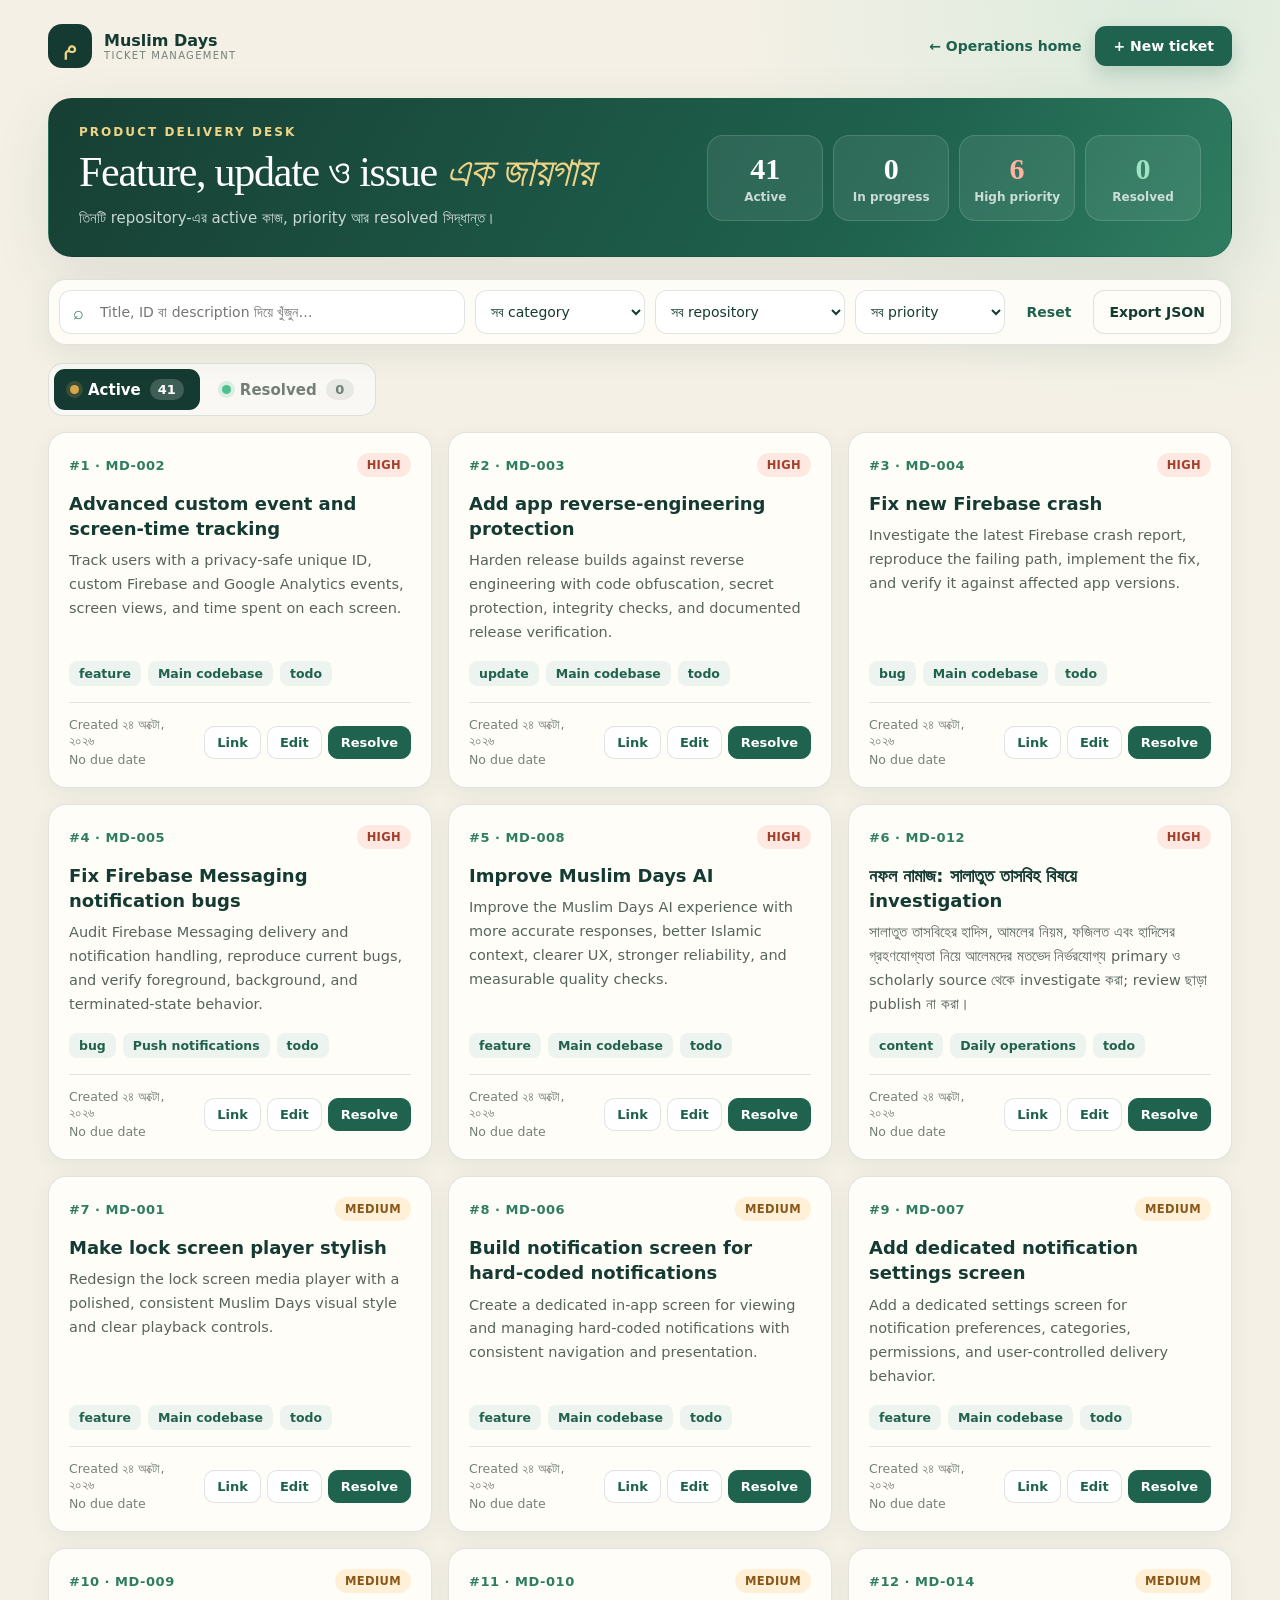
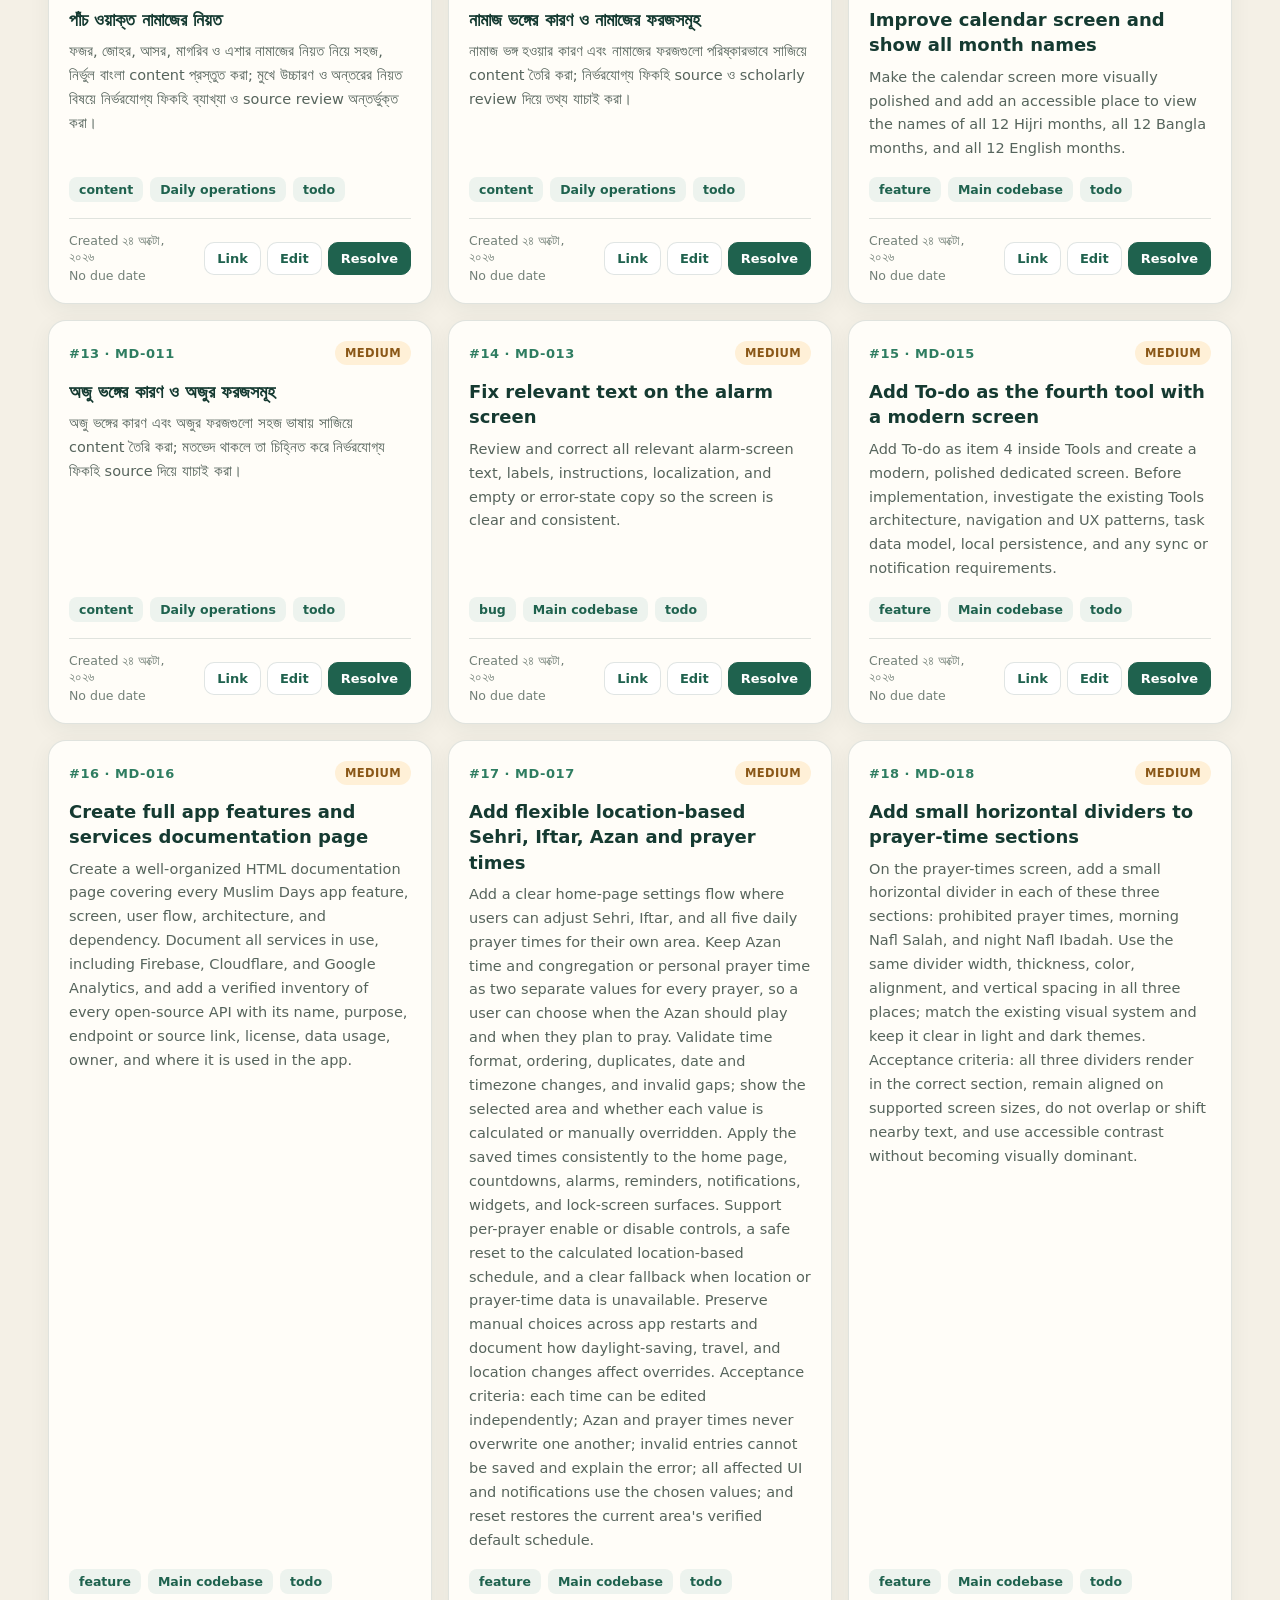
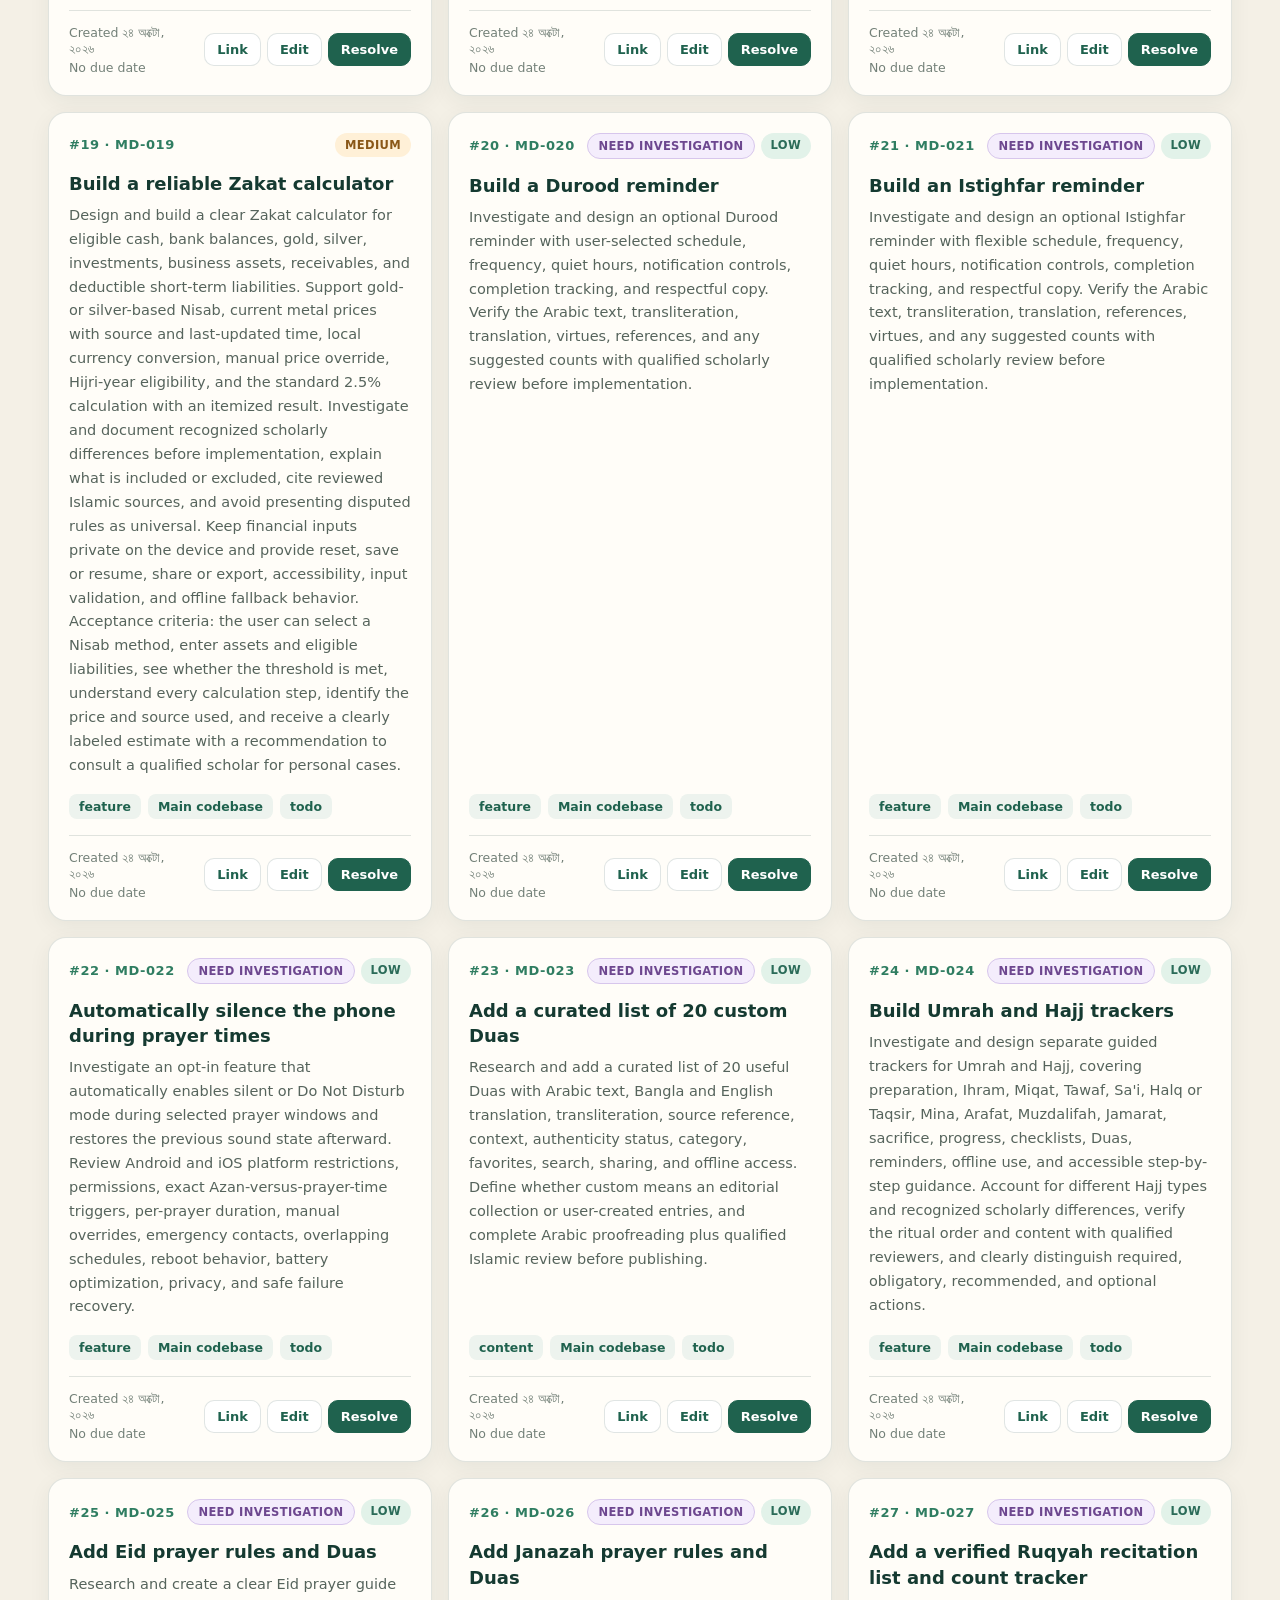
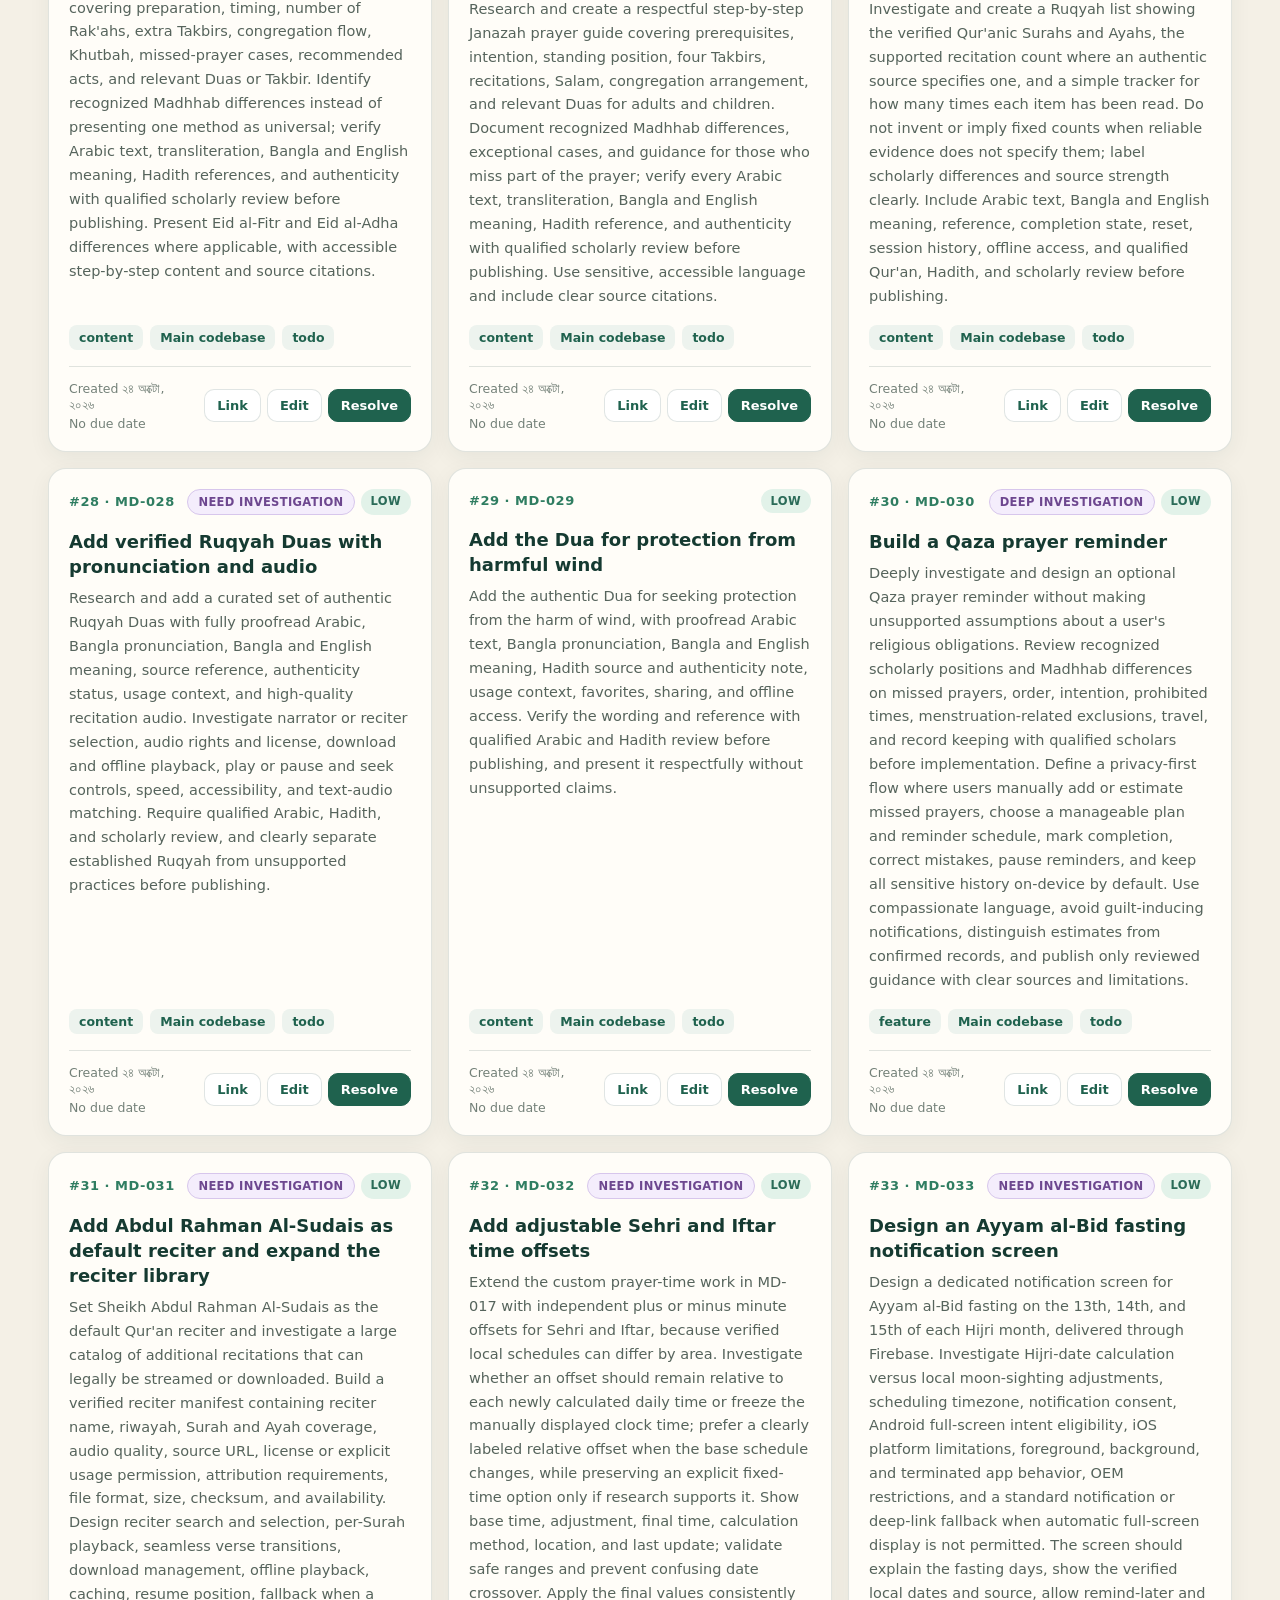
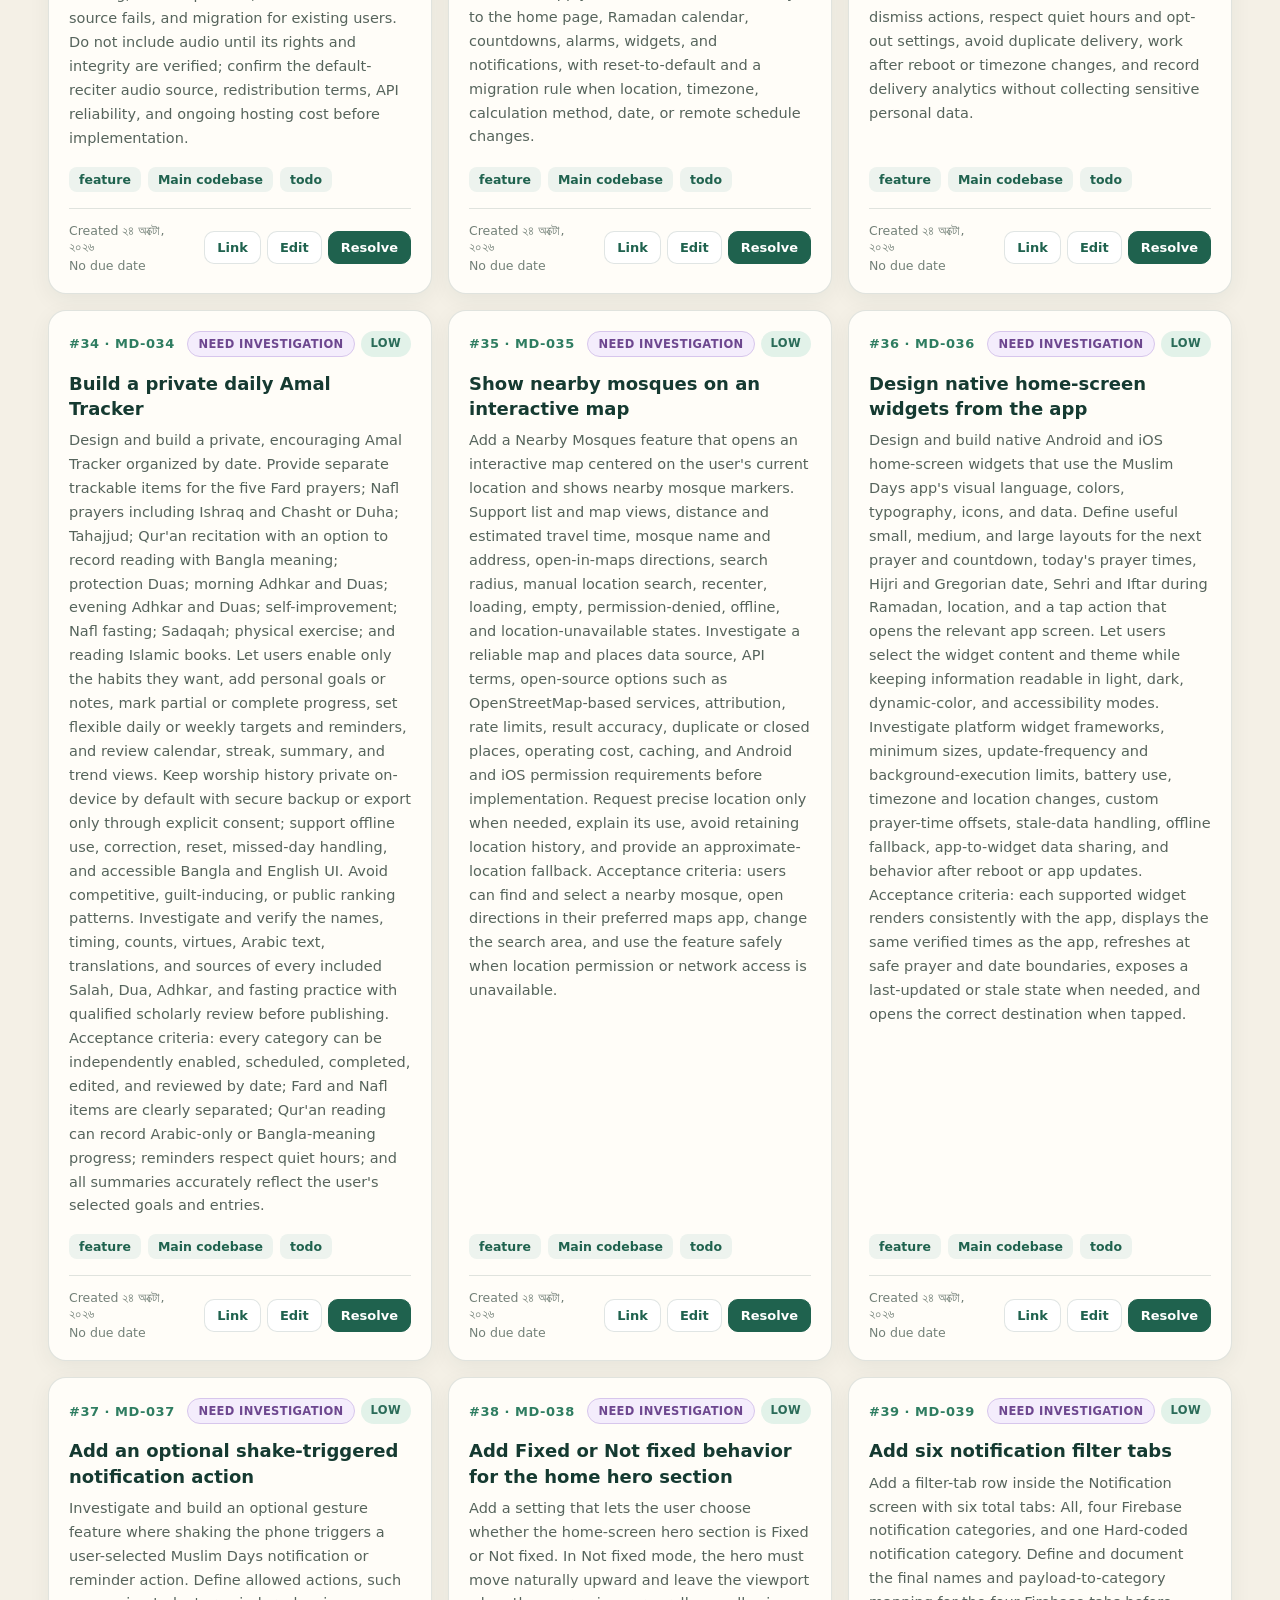
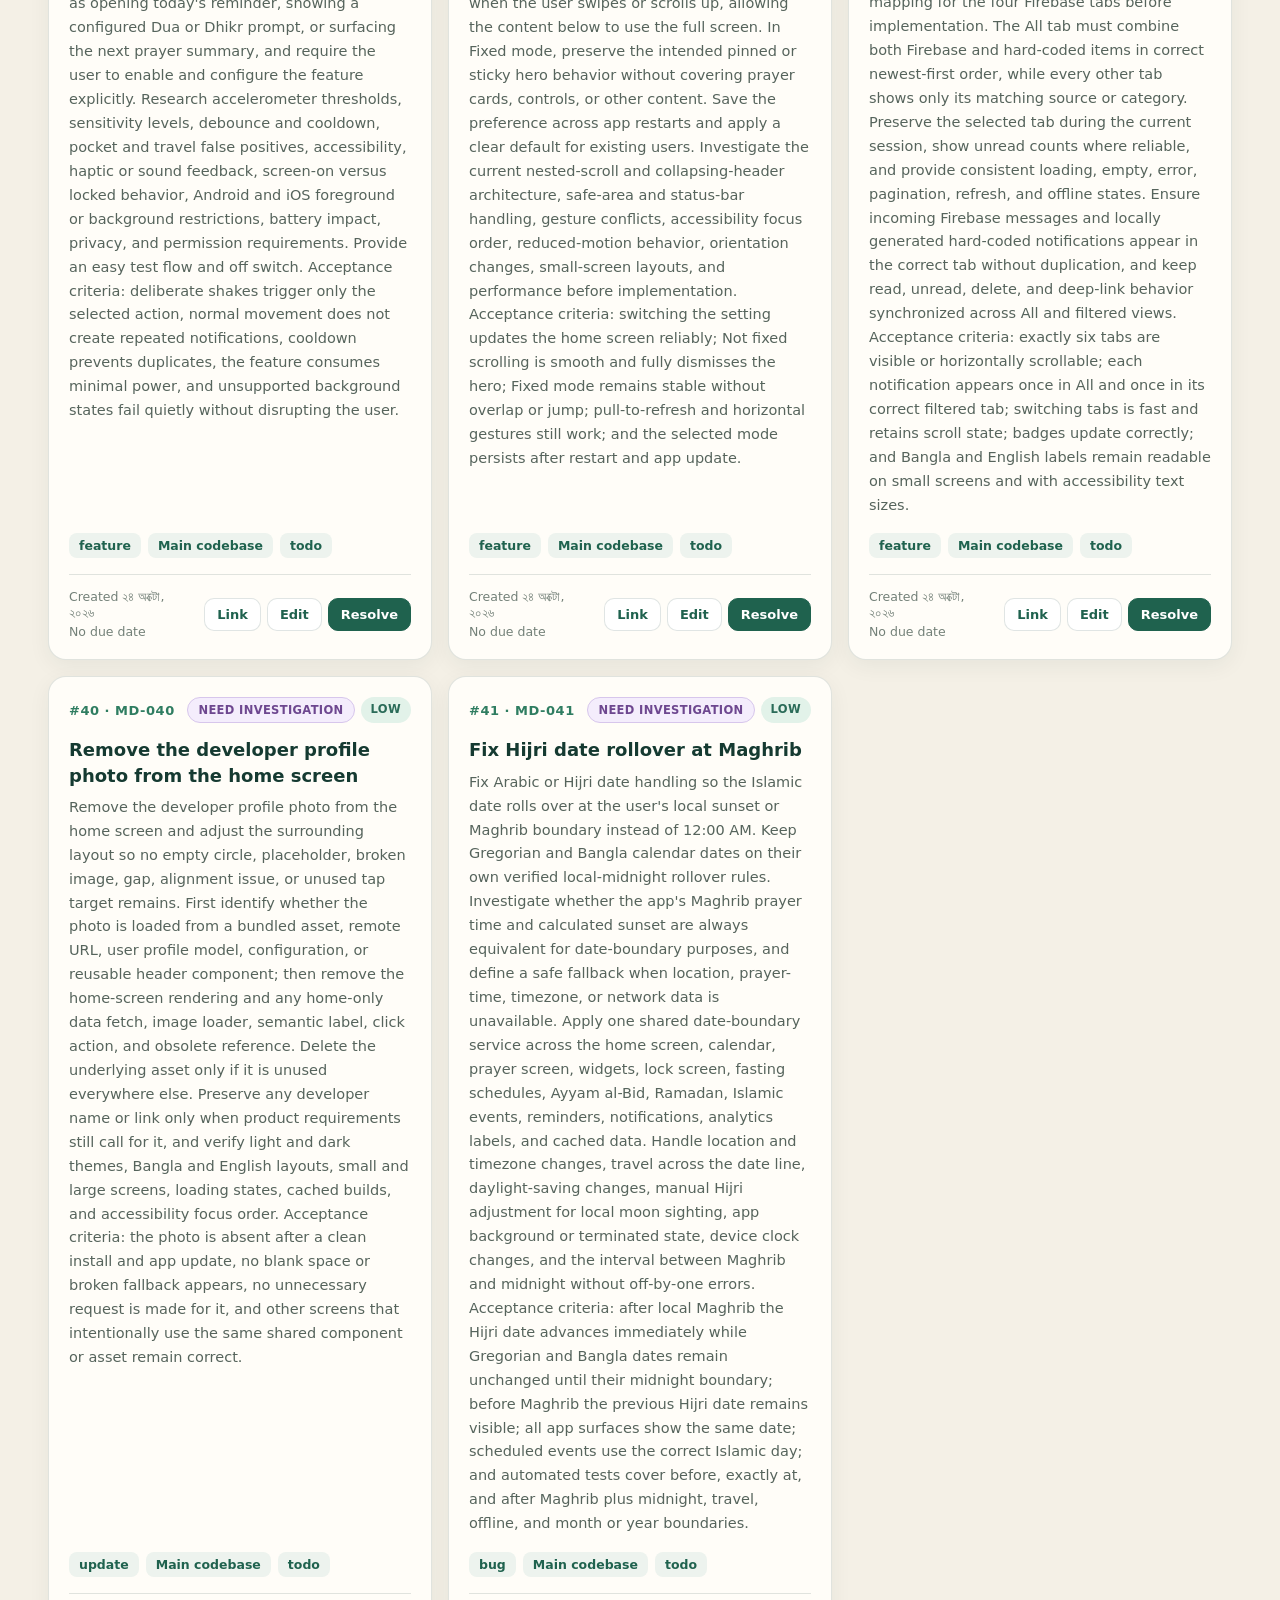
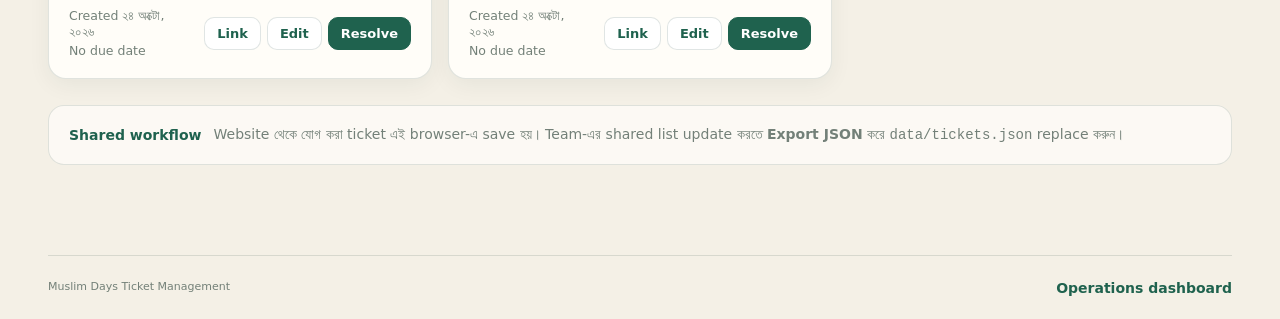
==== commit b6c39e06: "Hide the inactive ticket tab's list" ====
--- a/tickets.html
+++ b/tickets.html
@@ -4,7 +4,7 @@
   <meta charset="UTF-8"><meta name="viewport" content="width=device-width,initial-scale=1">
   <meta name="theme-color" content="#153a31"><meta name="description" content="Muslim Days ticket management">
   <title>Tickets · Muslim Days</title>
-  <link rel="stylesheet" href="styles.css"><link rel="stylesheet" href="tickets.css?v=7">
+  <link rel="stylesheet" href="styles.css"><link rel="stylesheet" href="tickets.css?v=8">
 </head>
 <body>
   <header class="topbar">
--- a/tickets.css
+++ b/tickets.css
@@ -1,6 +1,6 @@
 .ticket-nav { display: flex; align-items: center; gap: 14px; }
 .ticket-nav a, footer a { color: var(--green); text-decoration: none; font-size: 14px; font-weight: 700; }
-.ticket-nav .button { font-size: 14px; padding: 11px 17px; box-shadow: 0 8px 20px rgba(31,98,78,.22); }
+.ticket-nav .button { white-space: nowrap; font-size: 14px; padding: 11px 17px; box-shadow: 0 8px 20px rgba(31,98,78,.22); }
 .tickets-main { padding-top: 6px; }
 
 .ticket-hero { display: grid; grid-template-columns: minmax(0, 1fr) auto; gap: 40px; align-items: center; padding: 26px 30px; border: 1px solid var(--line); border-radius: 24px; background: linear-gradient(120deg, #173f34, #1f624e 70%, #2f7d61); color: #fff; box-shadow: var(--shadow); }
@@ -32,6 +32,7 @@
 .status-dot { width: 9px; height: 9px; border-radius: 50%; background: var(--gold); box-shadow: 0 0 0 4px rgba(214,167,77,.18); }
 .board-tab.resolved .status-dot { background: #4fbf8f; box-shadow: 0 0 0 4px rgba(79,191,143,.18); }
 
+.ticket-list[hidden] { display: none; }
 .ticket-list { display: grid; grid-template-columns: repeat(auto-fill, minmax(340px, 1fr)); gap: 16px; align-items: stretch; }
 .ticket-card { display: flex; flex-direction: column; padding: 20px; border: 1px solid var(--line); border-radius: 18px; background: var(--paper); box-shadow: 0 6px 22px rgba(25,59,48,.06); transition: transform .18s, box-shadow .18s, border-color .18s; }
 .ticket-card:hover { transform: translateY(-2px); border-color: rgba(47,125,97,.3); box-shadow: 0 14px 34px rgba(25,59,48,.11); }
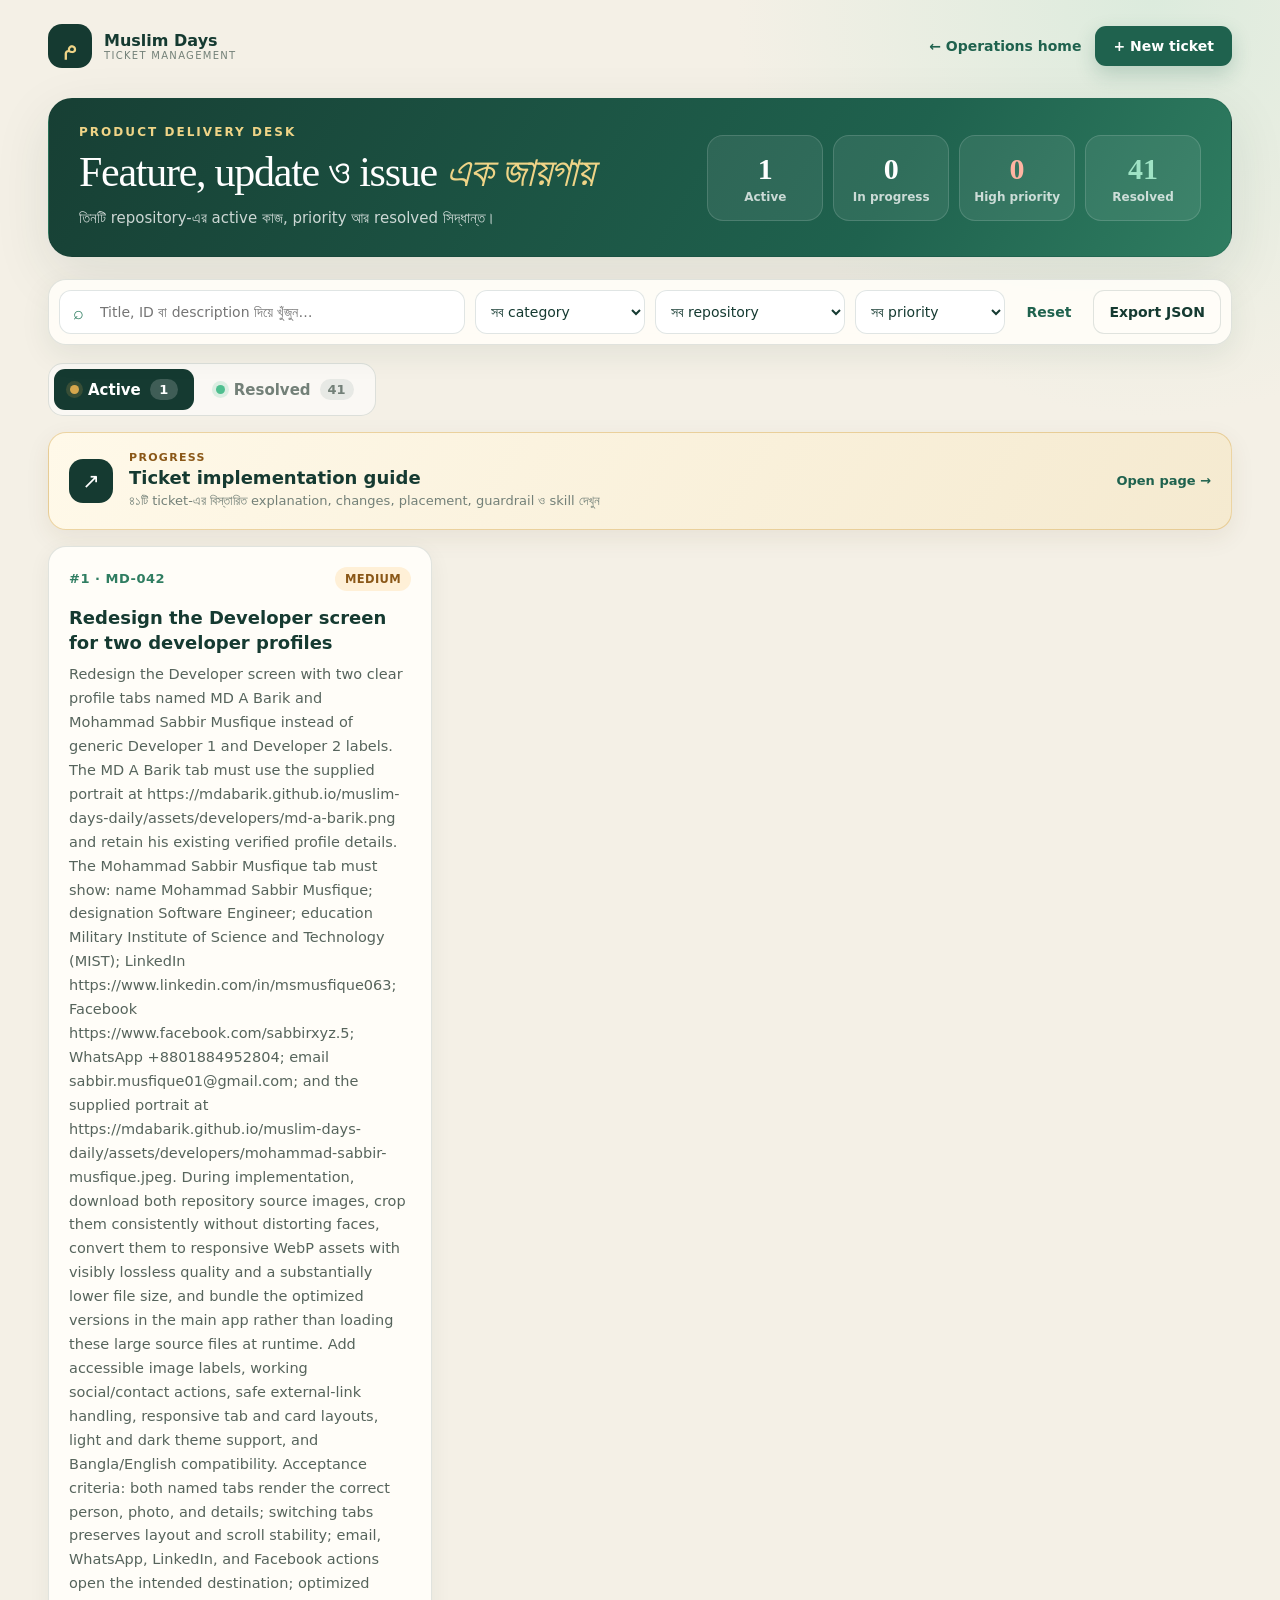
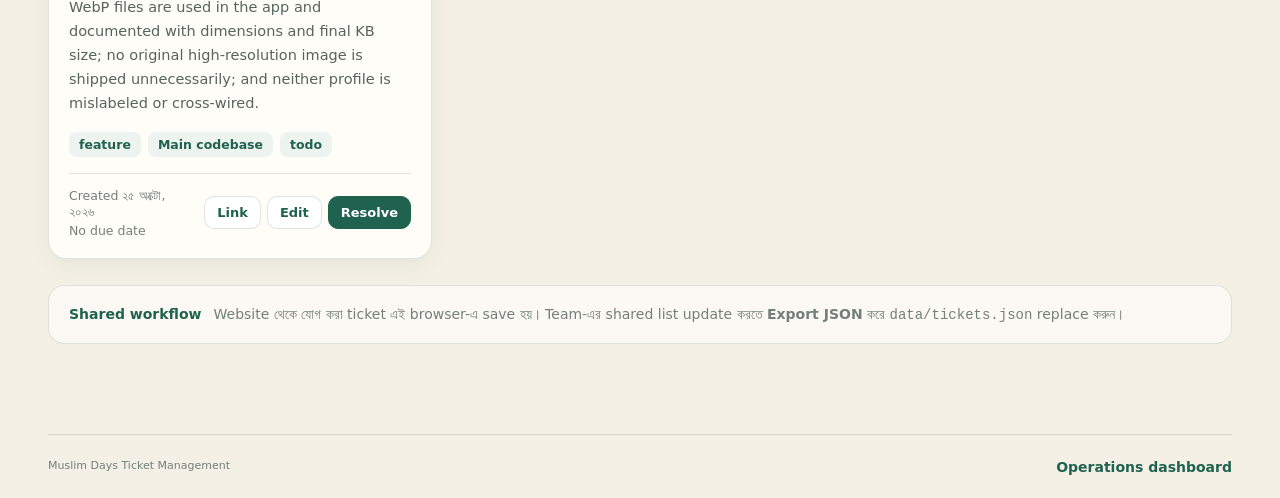
==== commit 9d46c470: "Publish ticket progress guide" ====
--- a/tickets.html
+++ b/tickets.html
@@ -4,7 +4,7 @@
   <meta charset="UTF-8"><meta name="viewport" content="width=device-width,initial-scale=1">
   <meta name="theme-color" content="#153a31"><meta name="description" content="Muslim Days ticket management">
   <title>Tickets · Muslim Days</title>
-  <link rel="stylesheet" href="styles.css"><link rel="stylesheet" href="tickets.css?v=8">
+  <link rel="stylesheet" href="styles.css"><link rel="stylesheet" href="tickets.css?v=9">
 </head>
 <body>
   <header class="topbar">
@@ -33,7 +33,14 @@
     </div>
 
     <section class="ticket-board">
-      <div class="ticket-list" id="activeTickets" data-list="active"></div>
+      <div class="active-panel" data-list="active">
+        <a class="progress-link" href="tickets-explanations.html">
+          <span class="progress-icon" aria-hidden="true">↗</span>
+          <span><small>Progress</small><strong>Ticket implementation guide</strong><em>৪১টি ticket-এর বিস্তারিত explanation, changes, placement, guardrail ও skill দেখুন</em></span>
+          <b>Open page →</b>
+        </a>
+        <div class="ticket-list" id="activeTickets"></div>
+      </div>
       <div class="ticket-list" id="resolvedTickets" data-list="resolved" hidden></div>
     </section>
 
--- a/tickets.css
+++ b/tickets.css
@@ -33,6 +33,15 @@
 .board-tab.resolved .status-dot { background: #4fbf8f; box-shadow: 0 0 0 4px rgba(79,191,143,.18); }
 
 .ticket-list[hidden] { display: none; }
+.active-panel[hidden] { display: none; }
+.progress-link { display: grid; grid-template-columns: auto minmax(0,1fr) auto; gap: 16px; align-items: center; margin-bottom: 16px; padding: 18px 20px; border: 1px solid rgba(214,167,77,.45); border-radius: 18px; background: linear-gradient(120deg,#fff9e9,#f5ead0); color: var(--ink); text-decoration: none; box-shadow: 0 8px 24px rgba(93,70,22,.08); transition: transform .18s, box-shadow .18s; }
+.progress-link:hover { transform: translateY(-2px); box-shadow: 0 14px 30px rgba(93,70,22,.13); }
+.progress-icon { display: grid; place-items: center; width: 44px; height: 44px; border-radius: 14px; background: var(--ink); color: #fff; font-size: 21px; }
+.progress-link small,.progress-link strong,.progress-link em { display: block; }
+.progress-link small { color: #8a5717; font-size: 11px; font-weight: 900; letter-spacing: .12em; text-transform: uppercase; }
+.progress-link strong { margin-top: 3px; font-size: 18px; }
+.progress-link em { margin-top: 4px; color: var(--muted); font-size: 13px; font-style: normal; line-height: 1.45; }
+.progress-link > b { color: var(--green); font-size: 13px; white-space: nowrap; }
 .ticket-list { display: grid; grid-template-columns: repeat(auto-fill, minmax(340px, 1fr)); gap: 16px; align-items: stretch; }
 .ticket-card { display: flex; flex-direction: column; padding: 20px; border: 1px solid var(--line); border-radius: 18px; background: var(--paper); box-shadow: 0 6px 22px rgba(25,59,48,.06); transition: transform .18s, box-shadow .18s, border-color .18s; }
 .ticket-card:hover { transform: translateY(-2px); border-color: rgba(47,125,97,.3); box-shadow: 0 14px 34px rgba(25,59,48,.11); }
@@ -65,6 +74,8 @@
   .ticket-search { grid-column: 1 / -1; }
 }
 @media (max-width: 640px) {
+  .progress-link { grid-template-columns: auto minmax(0,1fr); padding: 16px; }
+  .progress-link > b { grid-column: 2; }
   .ticket-nav a { display: none; }
   .ticket-hero { padding: 22px 18px; border-radius: 20px; }
   .ticket-stats { grid-template-columns: 1fr 1fr; }
